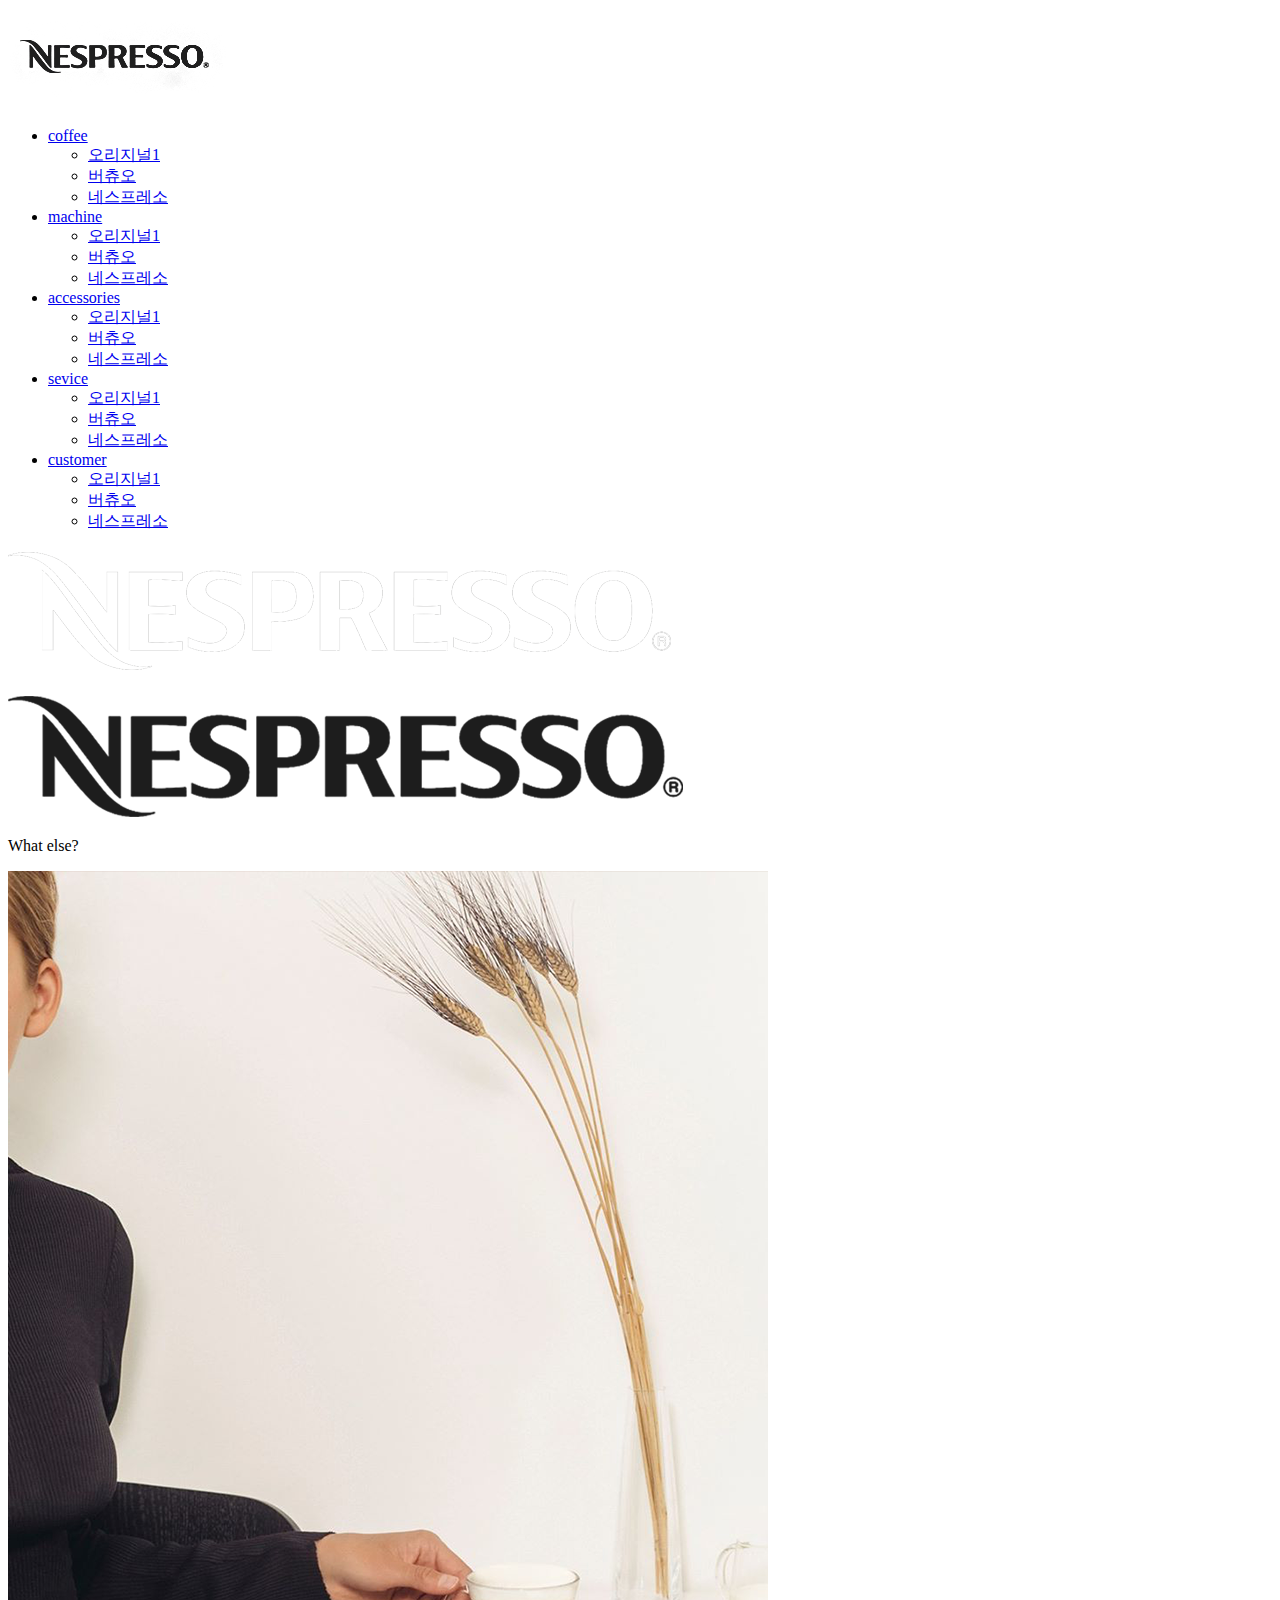
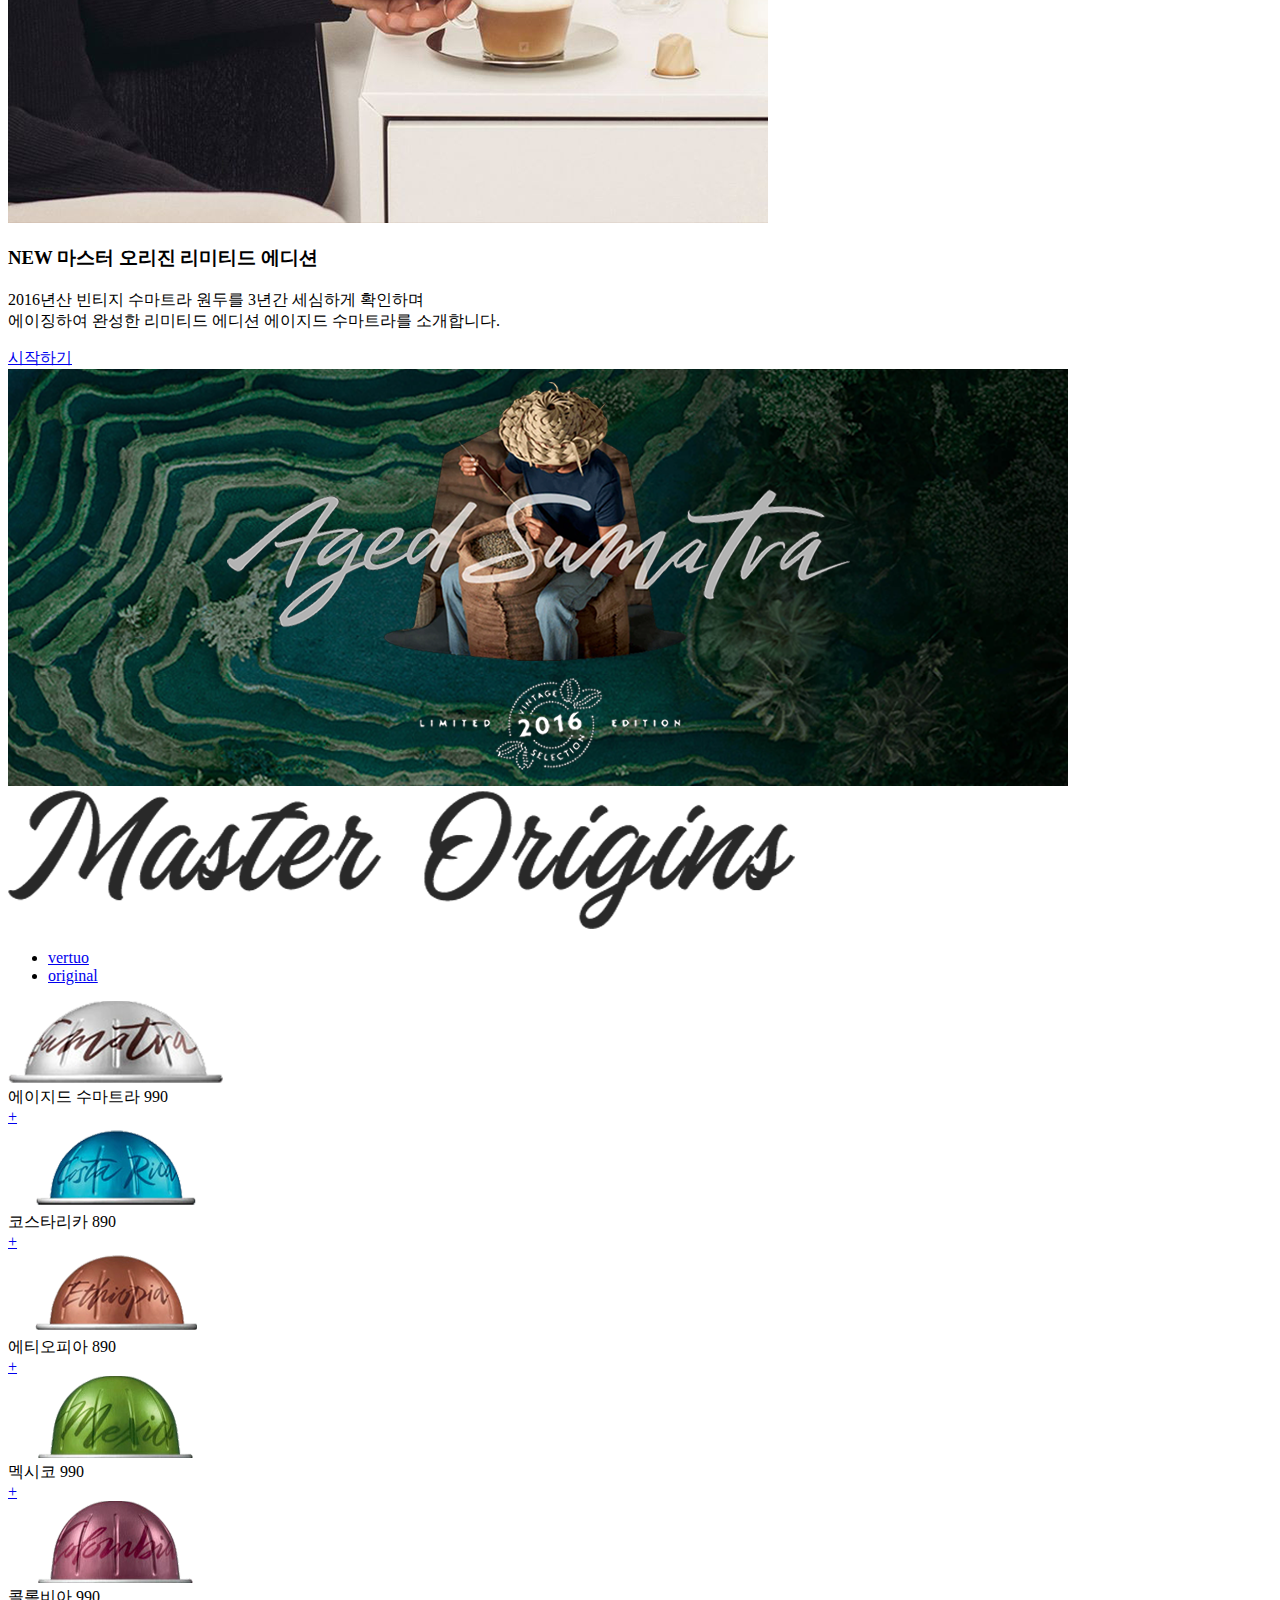
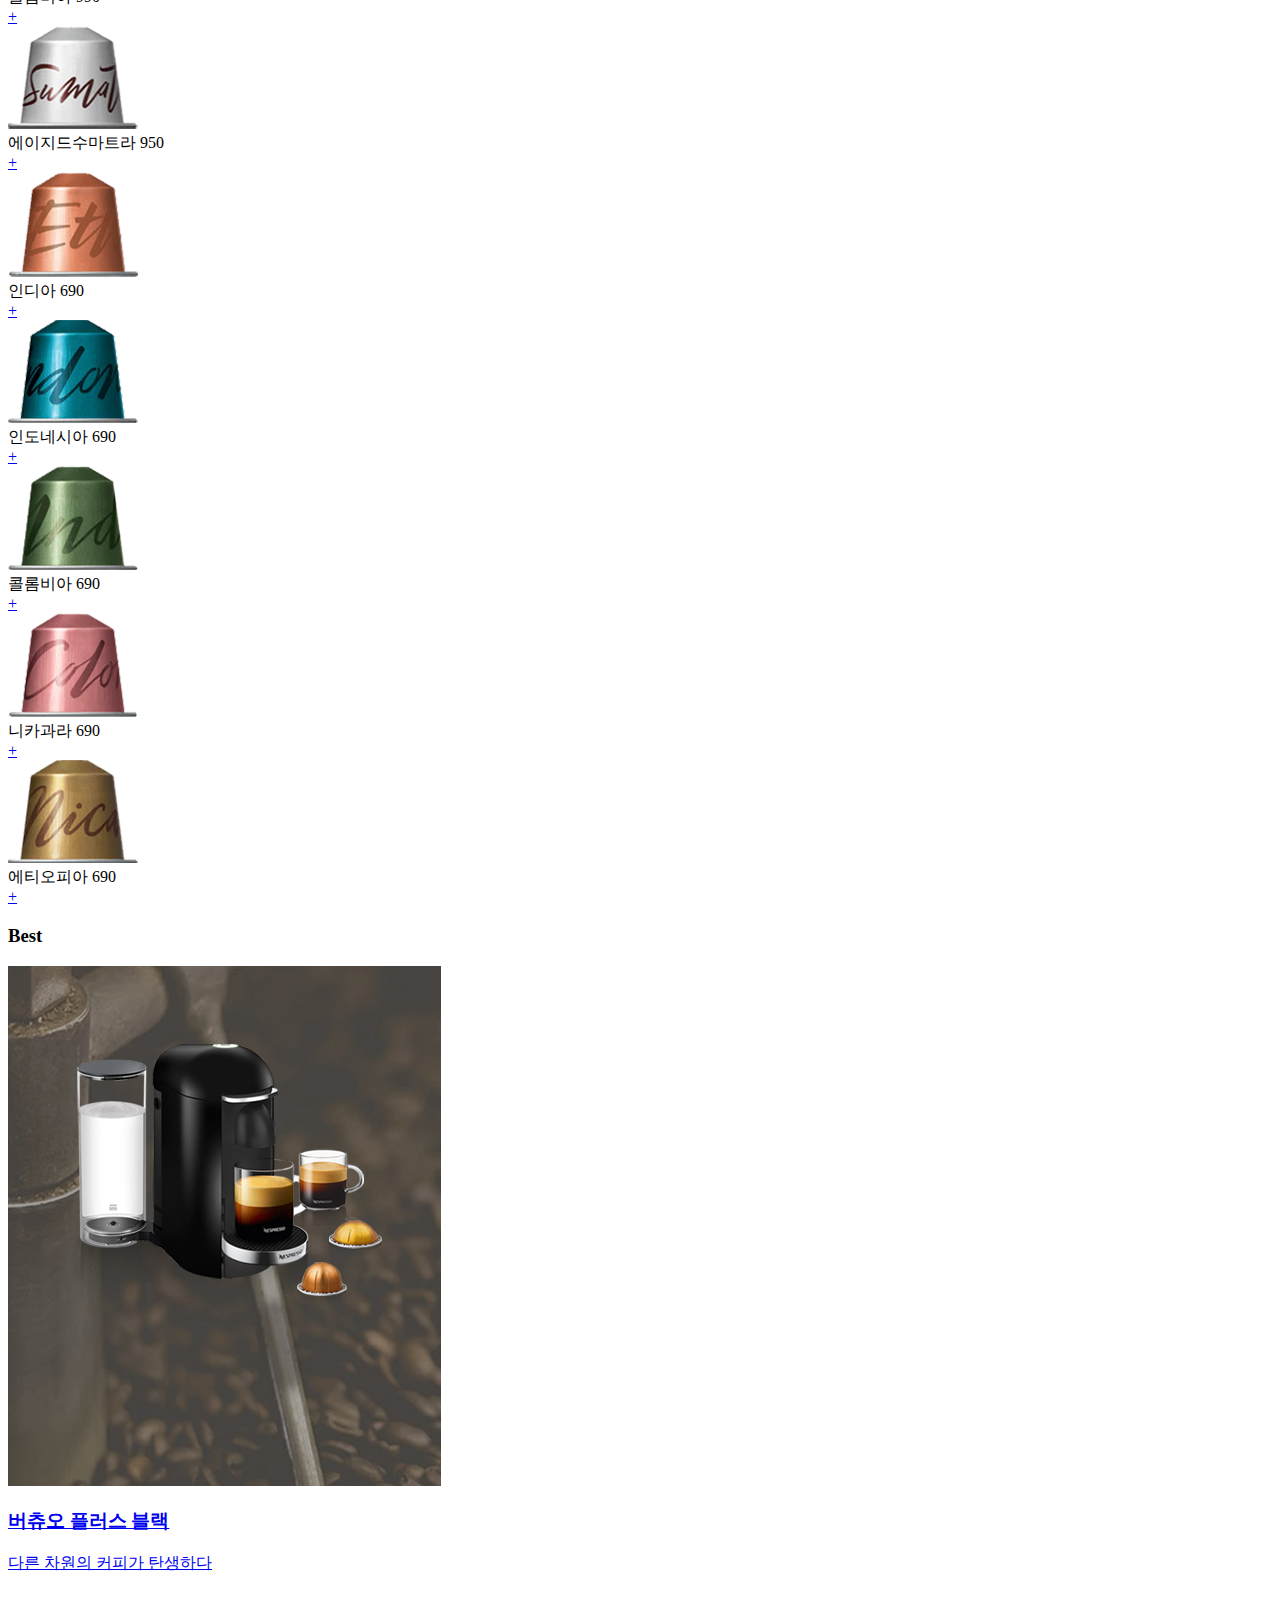
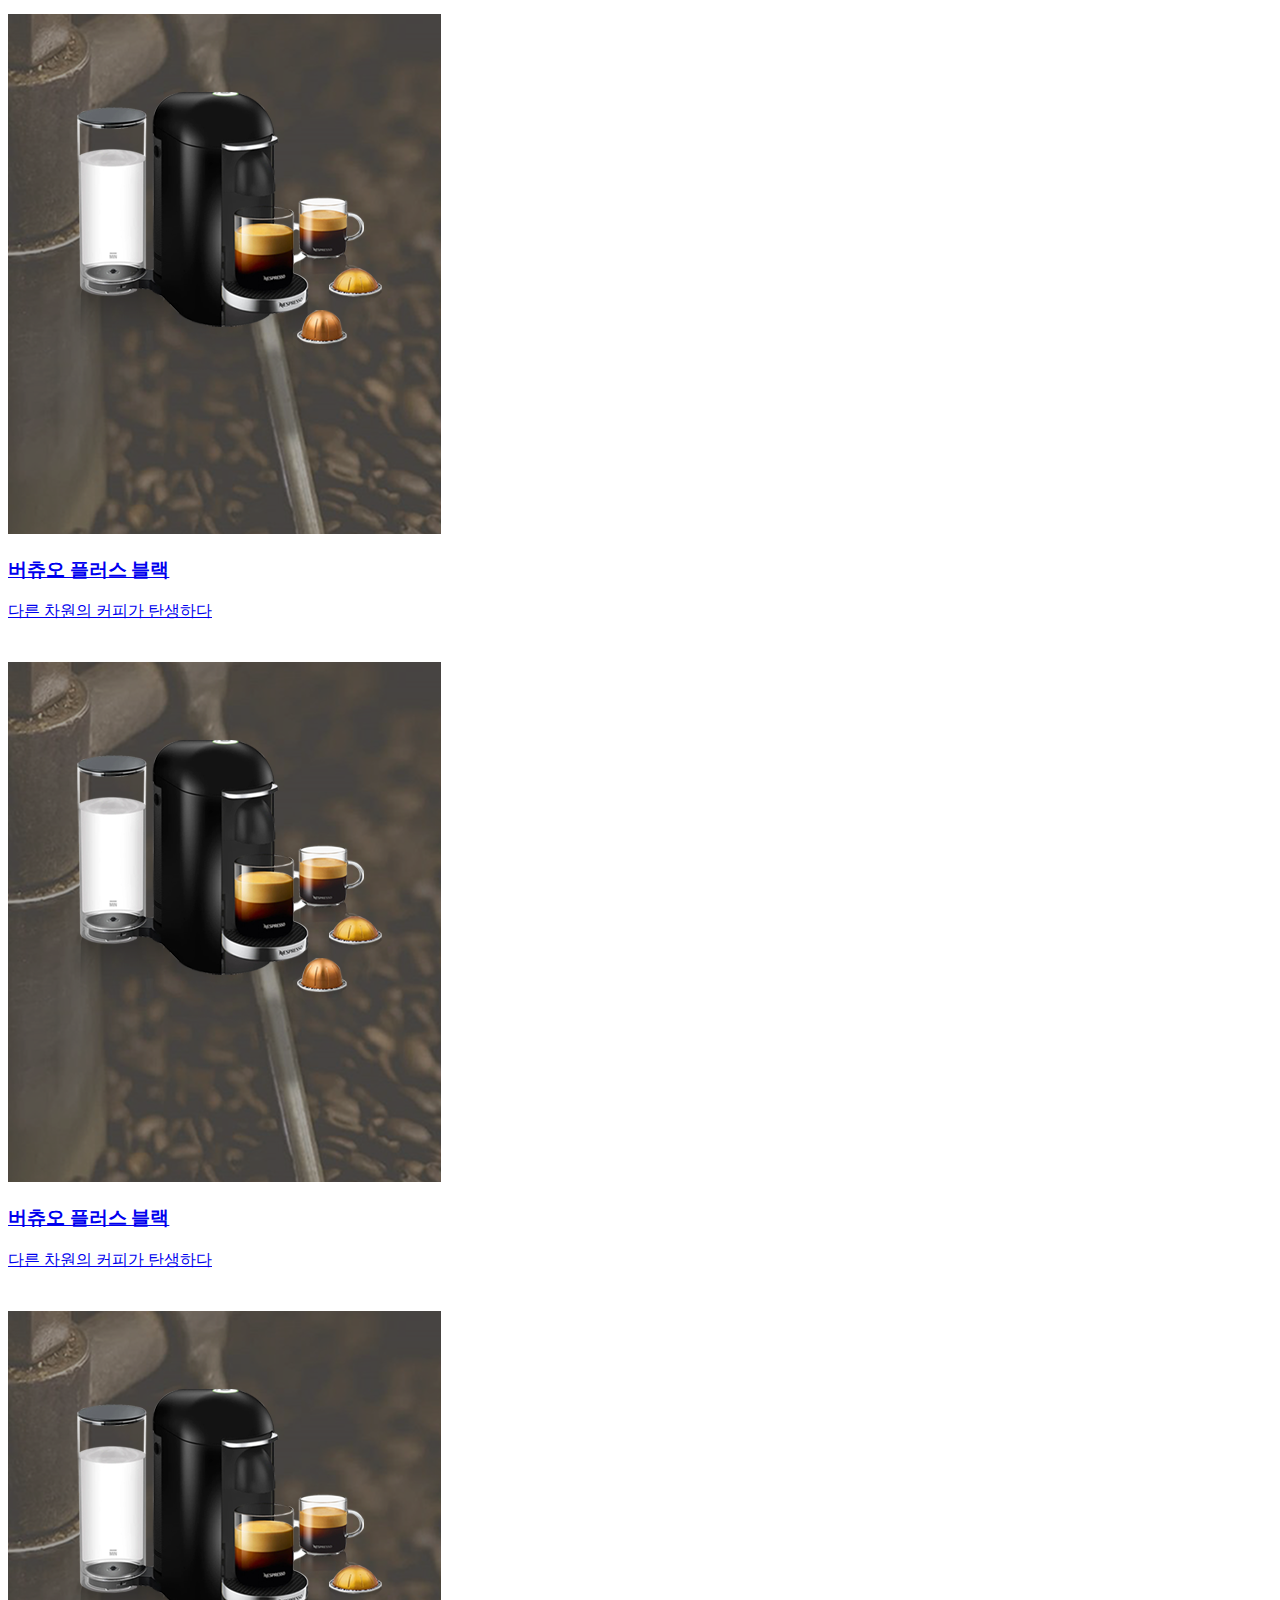
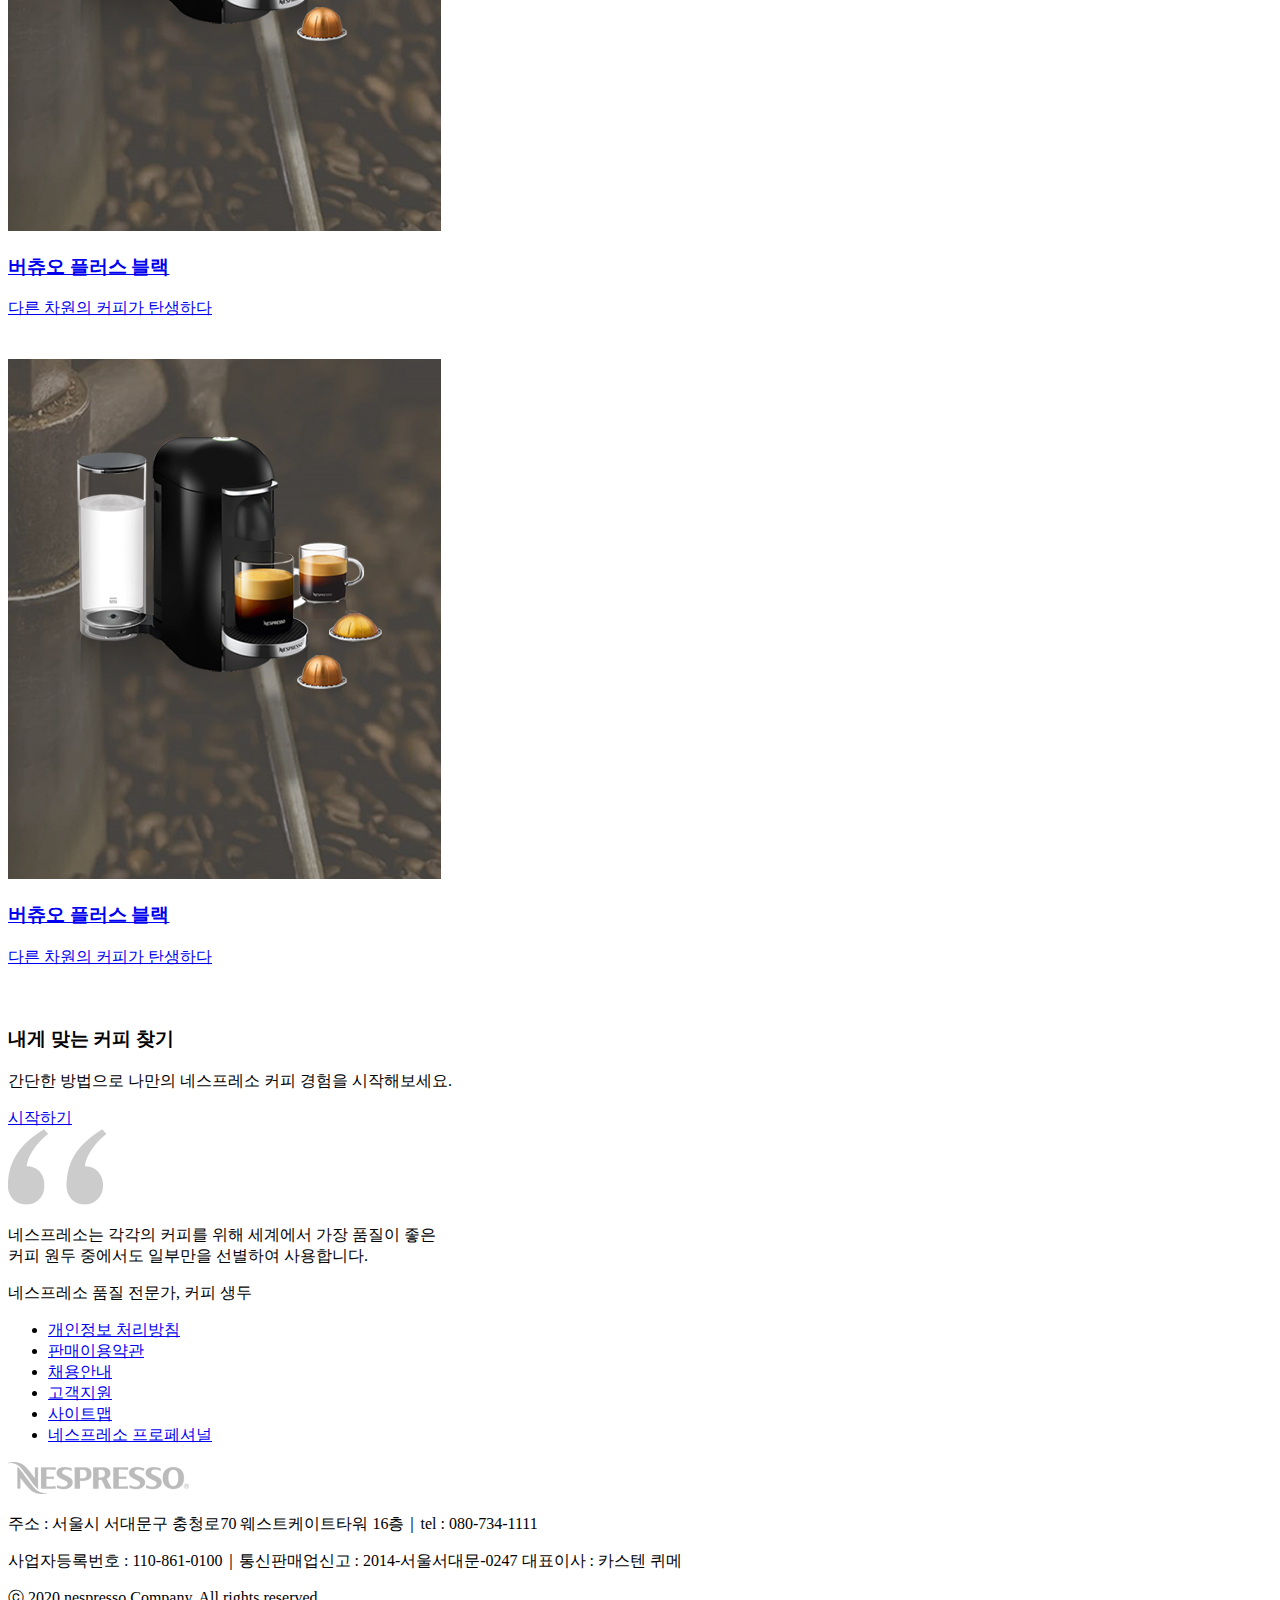
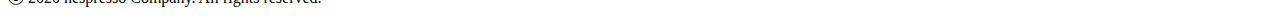
==== index.html @ 1ea64df5 "1차업로드" ====
<!doctype html>
<html>
<head>
<meta charset="utf-8">
<title>Untitled Document</title>
	<link rel="stylesheet" href="css/default.css">
	<link rel="stylesheet" href="css/nanumsquare.css">
	<link rel="stylesheet" href="css/reset.css">
	<link rel="stylesheet" href="css/common.css">
	<link href="https://fonts.googleapis.com/css2?family=Caveat&family=Kaushan+Script&family=Mr+Dafoe&display=swap" rel="stylesheet">
    <link href="https://fonts.googleapis.com/css2?family=Italianno&display=swap" rel="stylesheet">
	<link href="https://fonts.googleapis.com/css2?family=Crimson+Text:ital,wght@1,600&display=swap" rel="stylesheet">
	<script src="https://code.jquery.com/jquery-3.1.0.js"></script>
	<script src="js/layout.js"></script>
	<script src="js/swiper.min.js"></script>
</head>

<body>
	
		<div class="wrap"> 
		<header>
		<div class="in_header">
			<div class="logo">
				<h1 class="hd1"><a href="#"><img src="img/section2_logo.jpg"></a></h1>
			</div>
			<ul class="title_wrap">
				<li><a href="javascript:volid(0)">coffee</a>
					<ul class="dp2">
						<li><a href="javascript:volid(0)">오리지널1</a></li>
						<li><a href="javascript:volid(0)">버츄오</a></li>
						<li><a href="javascript:volid(0)">네스프레소</a></li>
					</ul>				
				</li>
				<li><a href="javascript:volid(0)">machine</a>
					<ul class="dp2">
						<li><a href="javascript:volid(0)">오리지널1</a></li>
						<li><a href="javascript:volid(0)">버츄오</a></li>
						<li><a href="javascript:volid(0)">네스프레소</a></li>
					</ul>				
				</li>
				<li><a href="javascript:volid(0)">accessories</a>
					<ul class="dp2">
						<li><a href="javascript:volid(0)">오리지널1</a></li>
						<li><a href="javascript:volid(0)">버츄오</a></li>
						<li><a href="javascript:volid(0)">네스프레소</a></li>
					</ul>				
				</li>
				<li><a href="javascript:volid(0)">sevice</a>
					<ul class="dp2">
						<li><a href="javascript:volid(0)">오리지널1</a></li>
						<li><a href="javascript:volid(0)">버츄오</a></li>
						<li><a href="javascript:volid(0)">네스프레소</a></li>
					</ul>				
				</li>
				<li><a href="javascript:volid(0)">customer</a>
					<ul class="dp2">
						<li><a href="javascript:volid(0)">오리지널1</a></li>
						<li><a href="javascript:volid(0)">버츄오</a></li>
						<li><a href="javascript:volid(0)">네스프레소</a></li>
					</ul>				
				</li>		
			</ul>
			<div class="sub_wrap">
				<div class="sub_container">

				</div>
			</div>
		</div>
	</header>
	<section class="page section_1">
			<h2 class="hd2"><img src="img/main_tit.png" alt=""></h2>
	</section>
	<section class="page section_2">
		<div class="section2_box">
			<div class="titset">
				<img src="img/section2_tit.png" alt="" />
			</div>
			<p class="main_tit">What else?</p>
			<div class="figure">
				<div class="image_box">
					<img src="img/section2_bg.png" alt="">	
				</div>
			</div>
		</div>
		<div class="section2_box">
			<div class="grid">
				<div class="txt_box">
					<h3>NEW 마스터 오리진 리미티드 에디션</h3>
					<p>2016년산 빈티지 수마트라 원두를 3년간 세심하게 확인하며
						<br>에이징하여 완성한 리미티드 에디션 에이지드 수마트라를 소개합니다.</p>
					<div class="btn">
						<a href="javascript:volid(0)">시작하기</a>
					</div>
				</div>
			</div>
			<div class="grid">
				<img src="img/section_2_img.png" alt="">
			</div>
		</div>
	</section>
<!--	section_1 end	-->

	
		<section class="section_3">
			<div class="cont_t2">
				<div class="cont2_tit">
					<img src="img/section_3_tit2.png" alt="">	
				</div>
				
				<div class="btn">
					<ul class="icons">
						<li class="on icon_1">
							<a href="javascript:volid(0)">
								<span class="icon"></span>
								<span>vertuo</span>
<!--								<img src="img/section_3_icon03.png" alt=""> vertuo-->
							</a>
						</li>
						<li class="icon_2">
							<a href="javascript:volid(0)">
								<span class="icon"></span>
								<span>original</span>
<!--								<img src="img/section_3_icon04.png" alt=""> original-->
							</a>
						</li>
					</ul>
					<div class="icon_bar">
						<span></span>
					</div>
				</div>
				<div class="capsule">
					<div class="container">
						<div class="cont">
						<div class="capsule_box">
                                <div class="img_box">
                                    <img src="img/capsule01.png" alt="캡슐"/>
                                </div>
                                <div class="txt">에이지드 수마트라
								<span>990</span>
								</div>
                                <div class="btn">
                                    <a href="javascript:volid(0)">+</a>
                                </div>
                          </div>   	
							<div class="capsule_box">
                                <div class="img_box">
                                    <img src="img/capsule03.png" alt="캡슐"/>
                                </div>
                                <div class="txt">코스타리카       <span>890</span>
                                </div>
                                <div class="btn">
                                    <a href="javascript:volid(0)">+</a>
                                </div>
                          </div>   	
							<div class="capsule_box">
                                <div class="img_box">
                                    <img src="img/capsule02.png" alt="캡슐"/>
                                </div>
                                <div class="txt">에티오피아
                                <span>890</span>
                                </div>
                                <div class="btn">
                                    <a href="javascript:volid(0)">+</a>
                                </div>
                          </div>   	
							<div class="capsule_box">
                                <div class="img_box">
                                    <img src="img/capsule04.png" alt="캡슐"/>
                                </div>
                                <div class="txt">멕시코
                                <span>990</span>
                                </div>
                                <div class="btn">
                                    <a href="javascript:volid(0)">+</a>
                                </div>
                          </div>   	
							<div class="capsule_box">
                                <div class="img_box">
                                    <img src="img/capsule05.png" alt="캡슐"/>
                                </div>
                                <div class="txt">콜롬비아
                                <span>990</span>
                                </div>
                                <div class="btn">
                                    <a href="javascript:volid(0)">+</a>
                                </div>
                          </div>   	
						</div>
						<div class="cont"> <!--------------	뒤에꺼--------------->
							<div class="capsule_box">
                                <div class="img_box">
                                    <img src="img/capsule06.png" alt="캡슐"/>
                                </div>
                                <div class="txt">에이지드수마트라
								<span>950</span>
								</div>
                                <div class="btn">
                                    <a href="javascript:volid(0)">+</a>
                                </div>
                            </div>   	
							<div class="capsule_box">
                                <div class="img_box">
                                    <img src="img/capsule07.png" alt="캡슐"/>
                                </div>
                                <div class="txt">인디아
                                <span>690</span>
                                </div>
                                <div class="btn">
                                    <a href="javascript:volid(0)">+</a>
                                </div>
                           </div>   	
							<div class="capsule_box">
                                <div class="img_box">
                                    <img src="img/capsule08.png" alt="캡슐"/>
                                </div>
                                <div class="txt">인도네시아
                                <span>690</span>
                                </div>
                                <div class="btn">
                                    <a href="javascript:volid(0)">+</a>
                                </div>
                           </div>   	
							<div class="capsule_box">
                                <div class="img_box">
                                    <img src="img/capsule09.png" alt="캡슐"/>
                                </div>
                                <div class="txt">콜롬비아
                                <span>690</span>
                                </div>
                                <div class="btn">
                                    <a href="javascript:volid(0)">+</a>
                                </div>
                           </div>   	
						   <div class="capsule_box">
                                <div class="img_box">
                                    <img src="img/capsule10.png" alt="캡슐"/>
                                </div>
                                <div class="txt">니카과라
                                <span>690</span>
                                </div>
                                <div class="btn">
                                    <a href="javascript:volid(0)">+</a>
                                </div>
                           </div>
						   <div class="capsule_box">
                                <div class="img_box">
                                    <img src="img/capsule11.png" alt="캡슐"/>
                                </div>
                                <div class="txt">에티오피아
                                <span>690</span>
                                </div>
                                <div class="btn">
                                    <a href="javascript:volid(0)">+</a>
                                </div>
                          </div>
					</div>
					</div>

				</div>
			</div>
		</section>
<!--section3 end-->
		
		<section class="section_5">
			<div class="container">
				<h3>Best</h3>
				<div class="slide_wrap">
					<div class="image_wrap">
						  <div class="swiper-container">
    <div class="swiper-wrapper">
      <div class="swiper-slide">
		<div class="image_box">
			<a href="javascript:volid(0)">
			<img src="img/section5_image01.png" alt="">
			<div class="txt_box">
				<h3>버츄오 플러스 블랙</h3>
				<p>다른 차원의 커피가 탄생하다</p>
				<img class="arrow" src="img/section5_arrow.png" alt="">
			</div>
			</a>
		</div>      	      	
      </div>
      <div class="swiper-slide">
		<div class="image_box">
			<a href="javascript:volid(0)">
			<img src="img/section5_image01.png" alt="">
			<div class="txt_box">
				<h3>버츄오 플러스 블랙</h3>
				<p>다른 차원의 커피가 탄생하다</p>
				<img class="arrow" src="img/section5_arrow.png" alt="">
			</div>
			</a>
		</div>      	
      </div>
      <div class="swiper-slide">
		<div class="image_box">
			<a href="javascript:volid(0)">
			<img src="img/section5_image01.png" alt="">
			<div class="txt_box">
				<h3>버츄오 플러스 블랙</h3>
				<p>다른 차원의 커피가 탄생하다</p>
				<img class="arrow" src="img/section5_arrow.png" alt="">
			</div>
			</a>
		</div>        	
      </div>
      <div class="swiper-slide">
		<div class="image_box">
			<a href="javascript:volid(0)">
			<img src="img/section5_image01.png" alt="">
			<div class="txt_box">
				<h3>버츄오 플러스 블랙</h3>
				<p>다른 차원의 커피가 탄생하다</p>
				<img class="arrow" src="img/section5_arrow.png" alt="">
			</div>
			</a>
		</div>        	
      </div>
      <div class="swiper-slide">
		<div class="image_box">
			<a href="javascript:volid(0)">
			<img src="img/section5_image01.png" alt="">
			<div class="txt_box">
				<h3>버츄오 플러스 블랙</h3>
				<p>다른 차원의 커피가 탄생하다</p>
				<img class="arrow" src="img/section5_arrow.png" alt="">
			</div>
			</a>
		</div>        	
      </div>            
    </div>
    <!-- Add Pagination -->
<!--    <div class="swiper-pagination"></div>-->
  
  </div>
						
					
							<!--
							<div class="image_box">
								<a href="javascript:volid(0)">
								<img src="img/section5_image01.png" alt="">
								<div class="txt_box">
									<h3>버츄오 플러스 블랙</h3>
									<p>다른 차원의 커피가 탄생하다</p>
									<img class="arrow" src="img/section5_arrow.png" alt="">
								</div>
								</a>
							</div>
							-->
<!--
							<div class="image_box">
								<a href="javascript:volid(0)">
								<img src="img/section5_image01.png" alt="">
								<div class="txt_box">
									<h3>버츄오 플러스 블랙</h3>
									<p>다른 차원의 커피가 탄생하다</p>
									<img class="arrow" src="img/section5_arrow.png" alt="">
								</div>
								</a>
							</div>
							<div class="image_box">
								<a href="javascript:volid(0)">
								<img src="img/section5_image01.png" alt="">
								<div class="txt_box">
									<h3>버츄오 플러스 블랙</h3>
									<p>다른 차원의 커피가 탄생하다</p>
									<img class="arrow" src="img/section5_arrow.png" alt="">
								</div>
								</a>
							</div>
							<div class="image_box">
								<a href="javascript:volid(0)">
								<img src="img/section5_image01.png" alt="">
								<div class="txt_box">
									<h3>버츄오 플러스 블랙</h3>
									<p>다른 차원의 커피가 탄생하다</p>
									<img class="arrow" src="img/section5_arrow.png" alt="">
								</div>
								</a>
							</div>
-->
					</div>
					
    <div class="swiper-button-next"></div>
    <div class="swiper-button-prev"></div>  					
				</div>

			</div>
		</section>
  <script>
    var swiper = new Swiper('.swiper-container', {
      slidesPerView: 3,
      spaceBetween: 30,
      pagination: {
        el: '.swiper-pagination',
        clickable: true,
      },
      navigation: {
        nextEl: '.swiper-button-next',
        prevEl: '.swiper-button-prev',
      },		
//	resistance : true,
//	resistanceRatio : 0
		touchRatio: 0
    });
  </script>			
<!--secition5 end-->
		
		<section class="section_6">
			<div class="top_box">
				<div class="left_box">
					<div class="txt_box">
						<h3>내게 맞는 커피 찾기</h3>
						<p>간단한 방법으로 나만의 네스프레소 커피 경험을 시작해보세요.</p>
						<div class="btn">
							<a href="javascript:volid(0)">시작하기</a>
						</div>
					</div>
				</div>
				<div class="right_box">
<!--					<img src="img/section7_img3.png" alt="">-->
				</div>
			</div>
			<div class="bottom_box">
				<div class="icon">
					<img src="img/section7_txt.png" alt="">
				</div>
				<div class="txt_box">
					<p>네스프레소는 각각의 커피를 위해 세계에서 가장 품질이 좋은<br>
						커피 원두 중에서도 일부만을 선별하여 사용합니다.</p>
					<p>네스프레소 품질 전문가,  커피 생두</p>
				</div>
			</div> 
		</section>
<!--section6 end-->
		<footer>
			
				<div class="top_box">
					<ul class="footer_wrap">
						<li><a href="javascript:volid(0)">개인정보 처리방침</a></li>
						<li><a href="javascript:volid(0)">판매이용약관</a></li>
						<li><a href="javascript:volid(0)">채용안내</a></li>
						<li><a href="javascript:volid(0)">고객지원</a></li>
						<li><a href="javascript:volid(0)">사이트맵</a></li>
						<li><a href="javascript:volid(0)">네스프레소 프로페셔널</a></li>
					</ul>
				</div>
				<div class="btm_box">
					<div class="footer_logo">
						<img src="img/footer_logo.png" alt="">
					</div>
					<div class="txt_box">
						<p>주소 : 서울시 서대문구 충청로70 웨스트케이트타워 16층｜tel :  080-734-1111 </p>
						<p>사업자등록번호 : 110-861-0100｜통신판매업신고 :  2014-서울서대문-0247 대표이사 : 카스텐 퀴메</p>
					</div>
					<p class="copy">
					ⓒ 2020 nespresso Company. All rights reserved.
					</p>
				</div>
		
		</footer>
		</div>
	

</body>
</html>
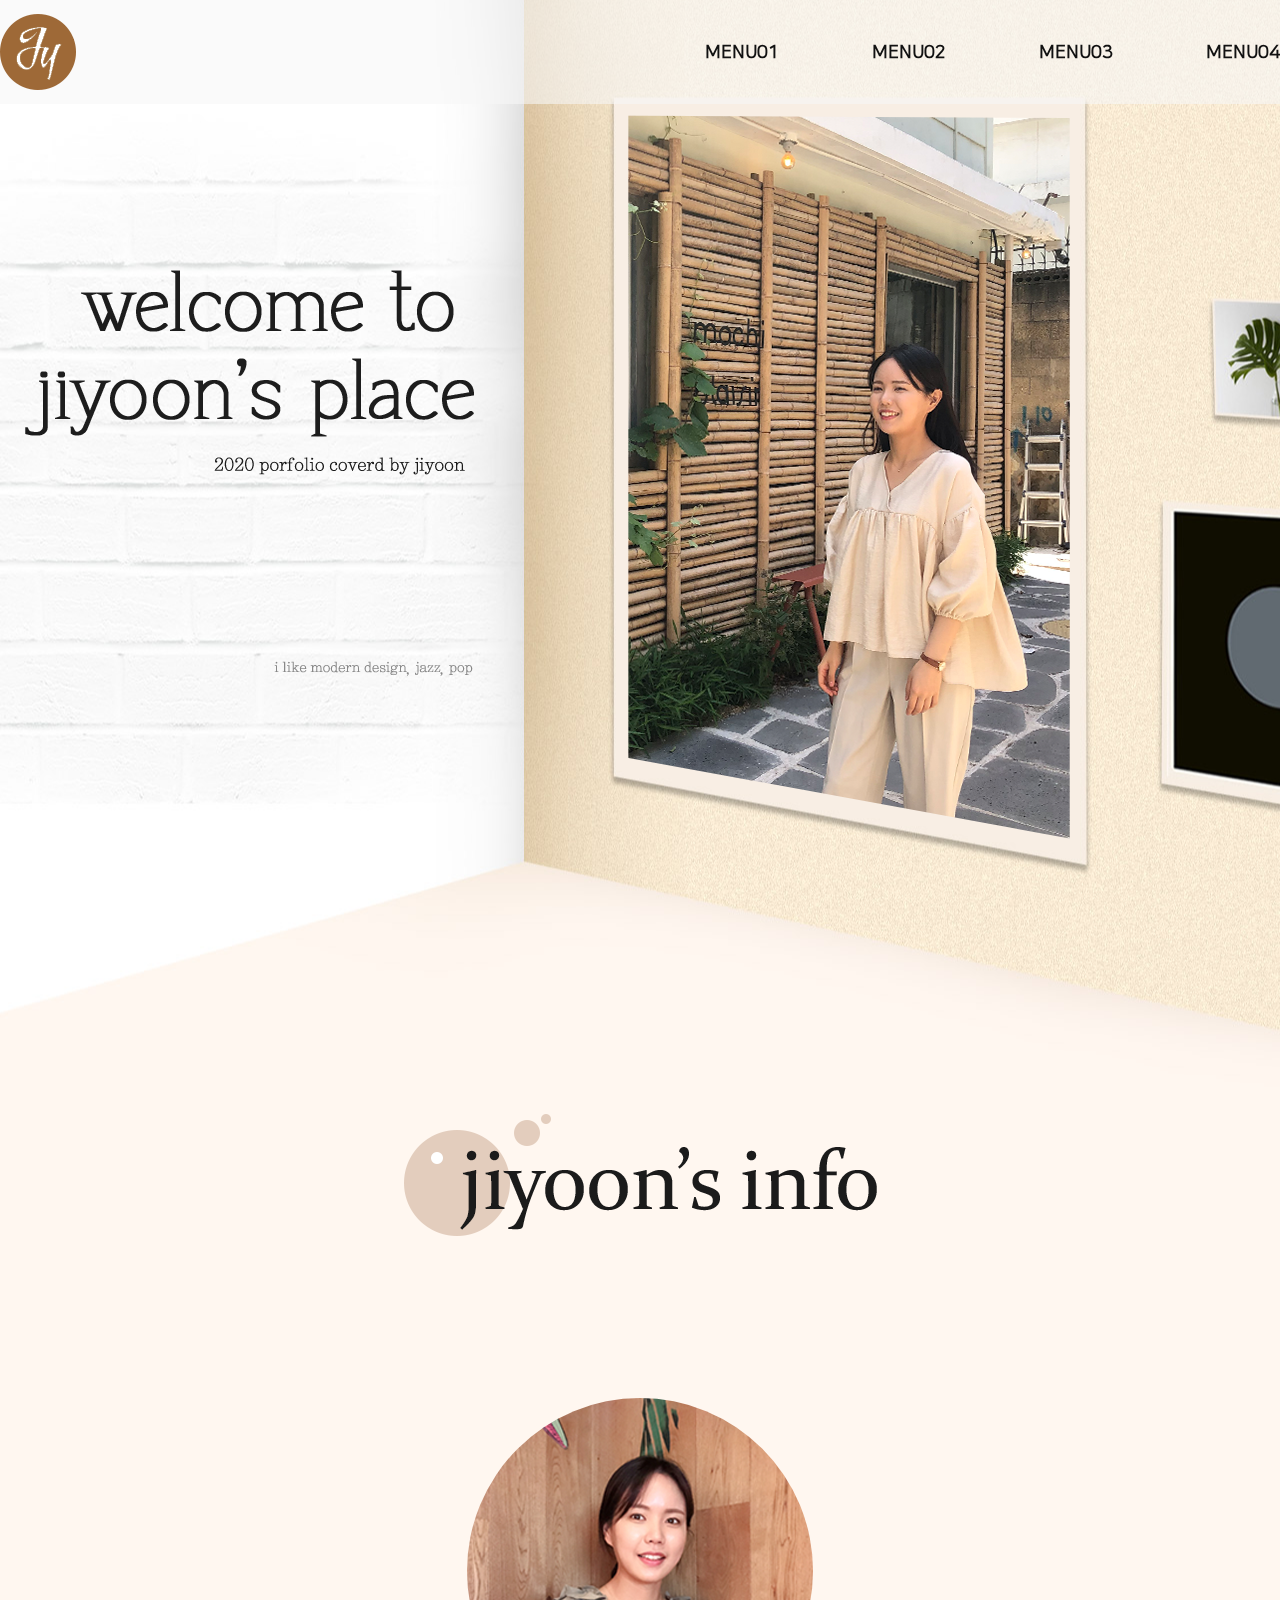
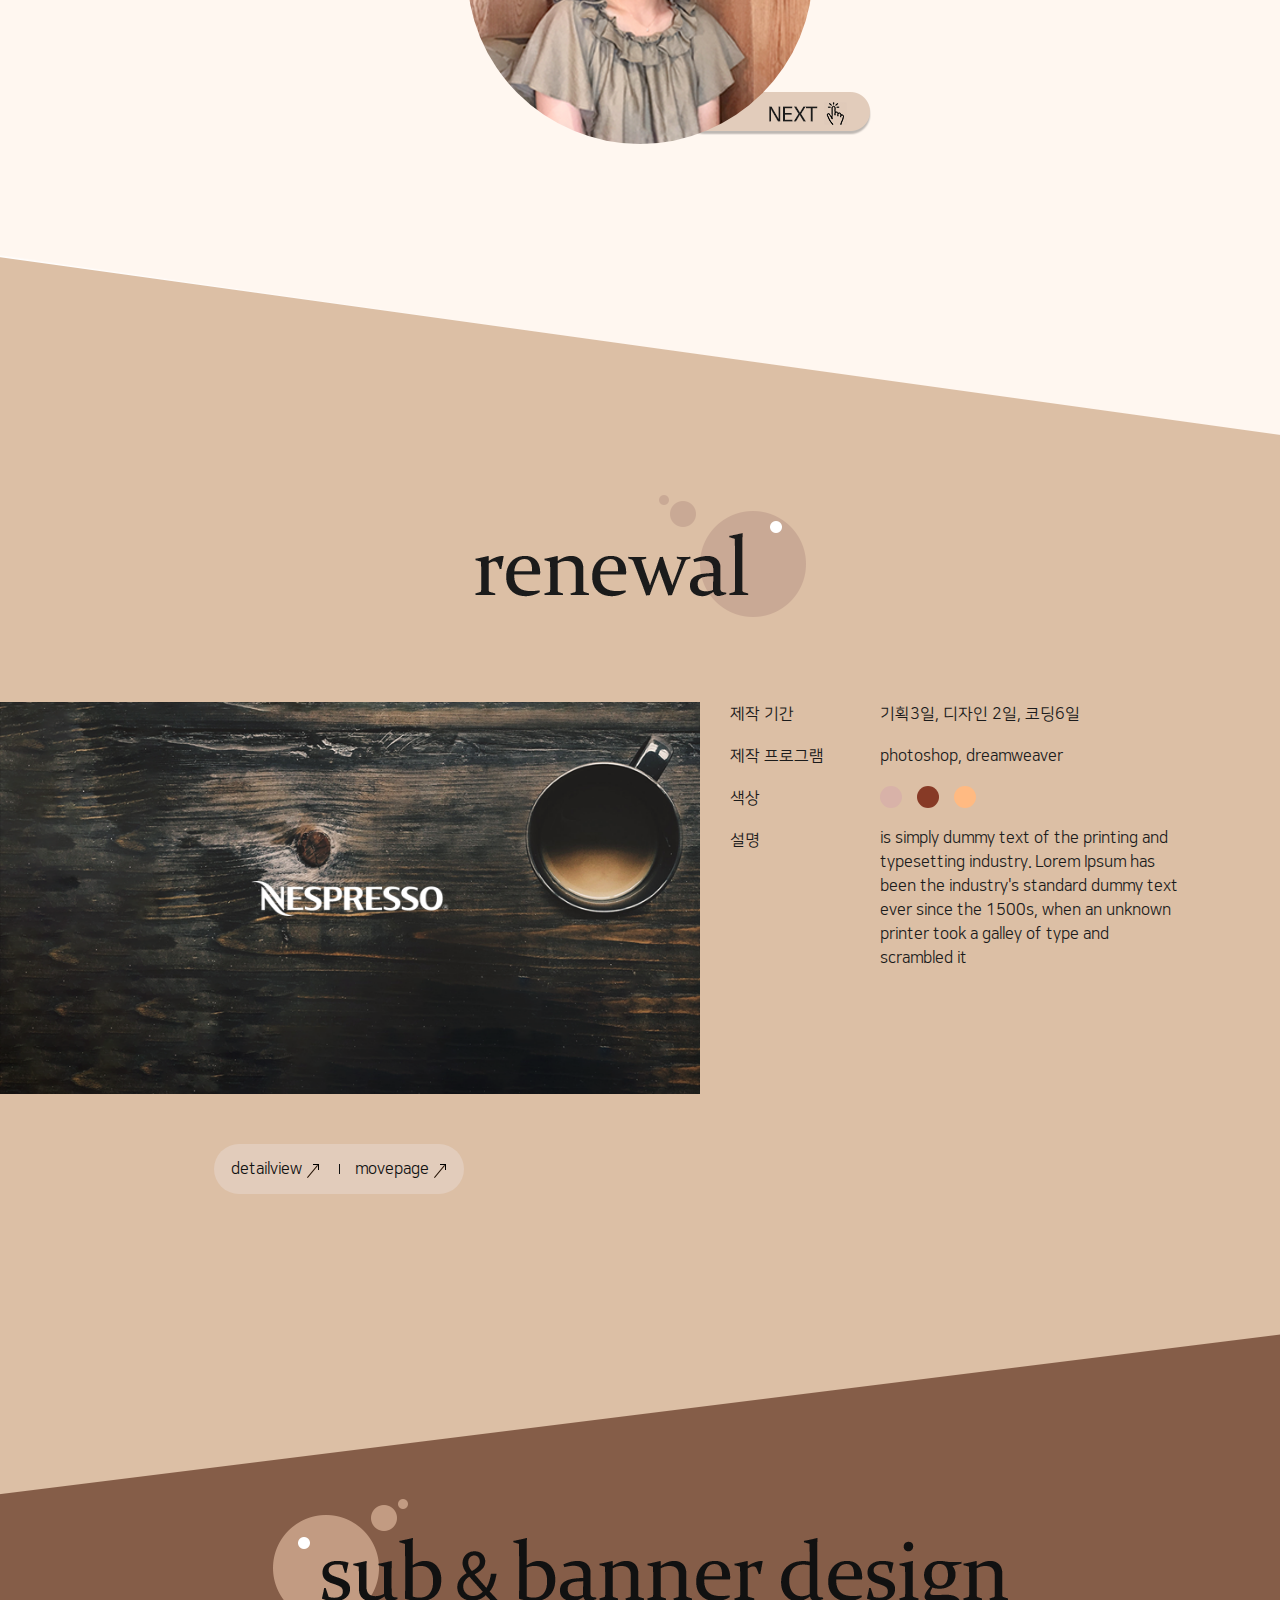
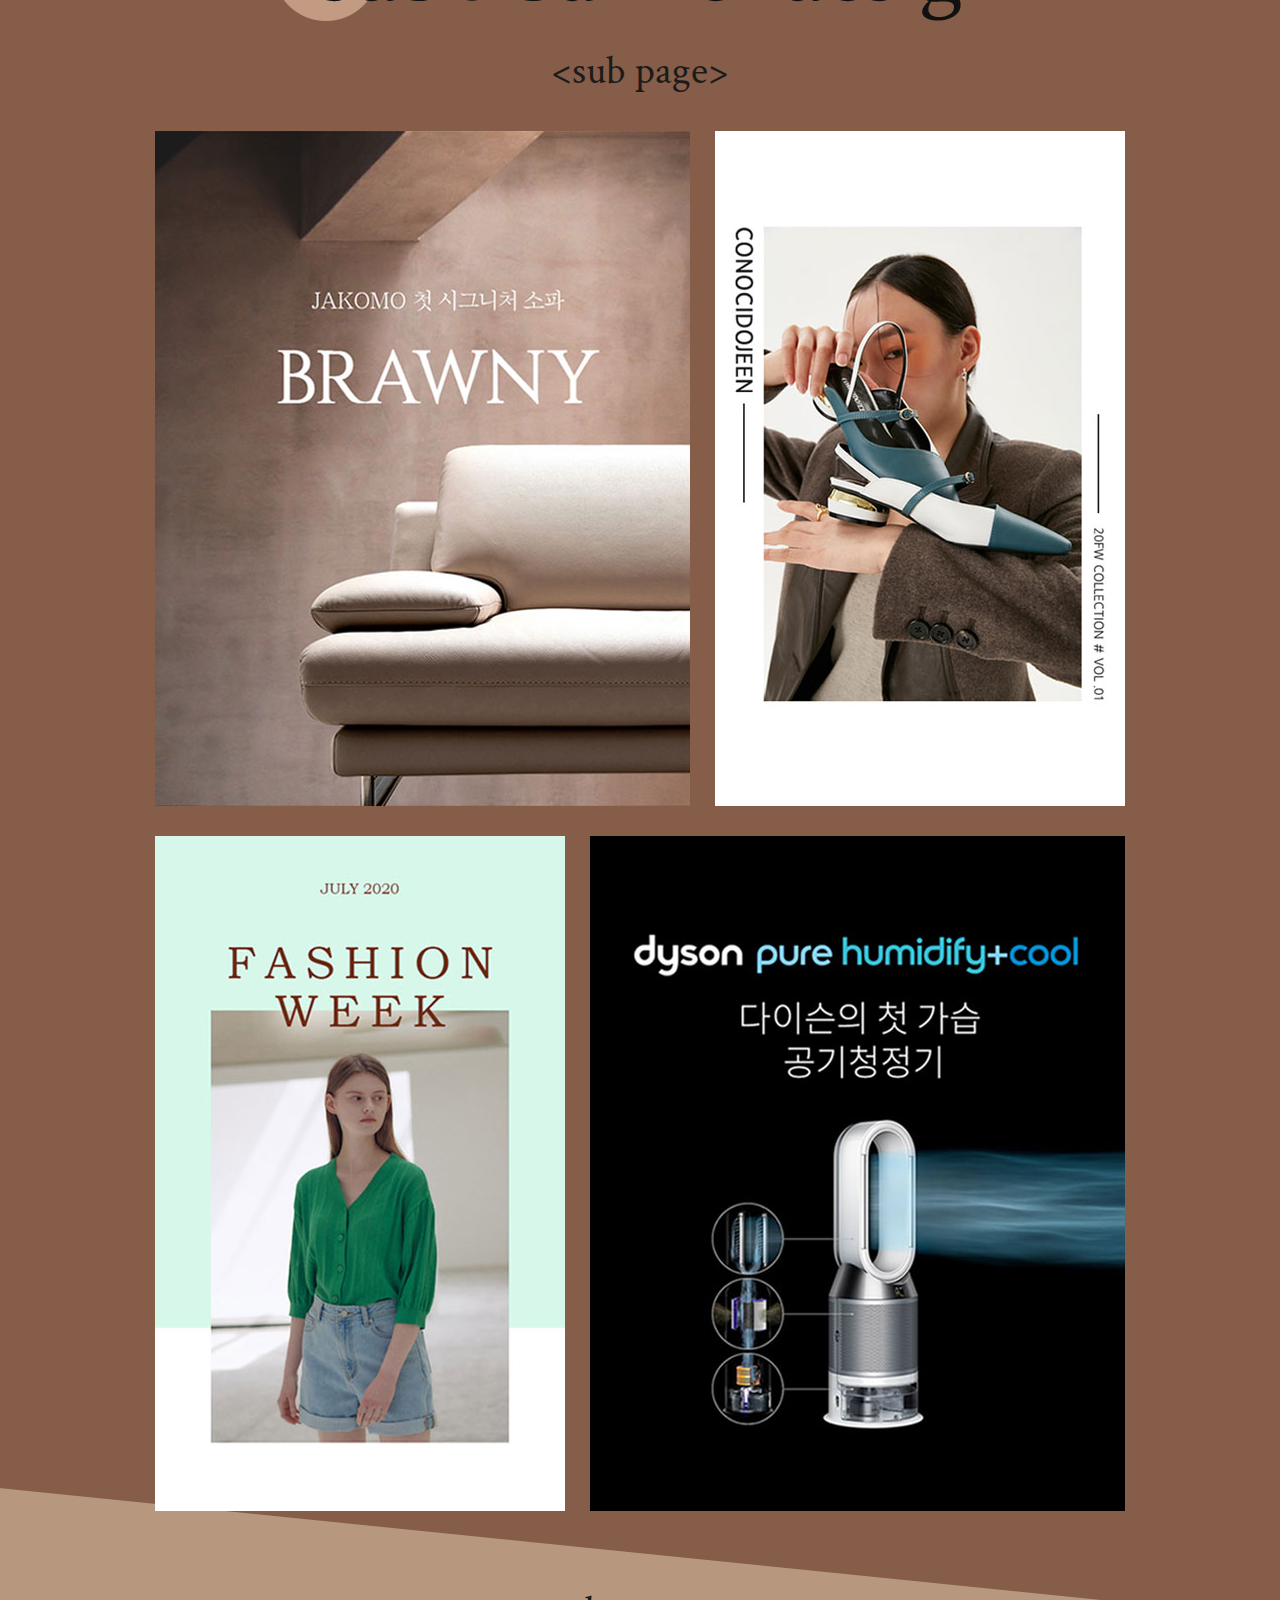
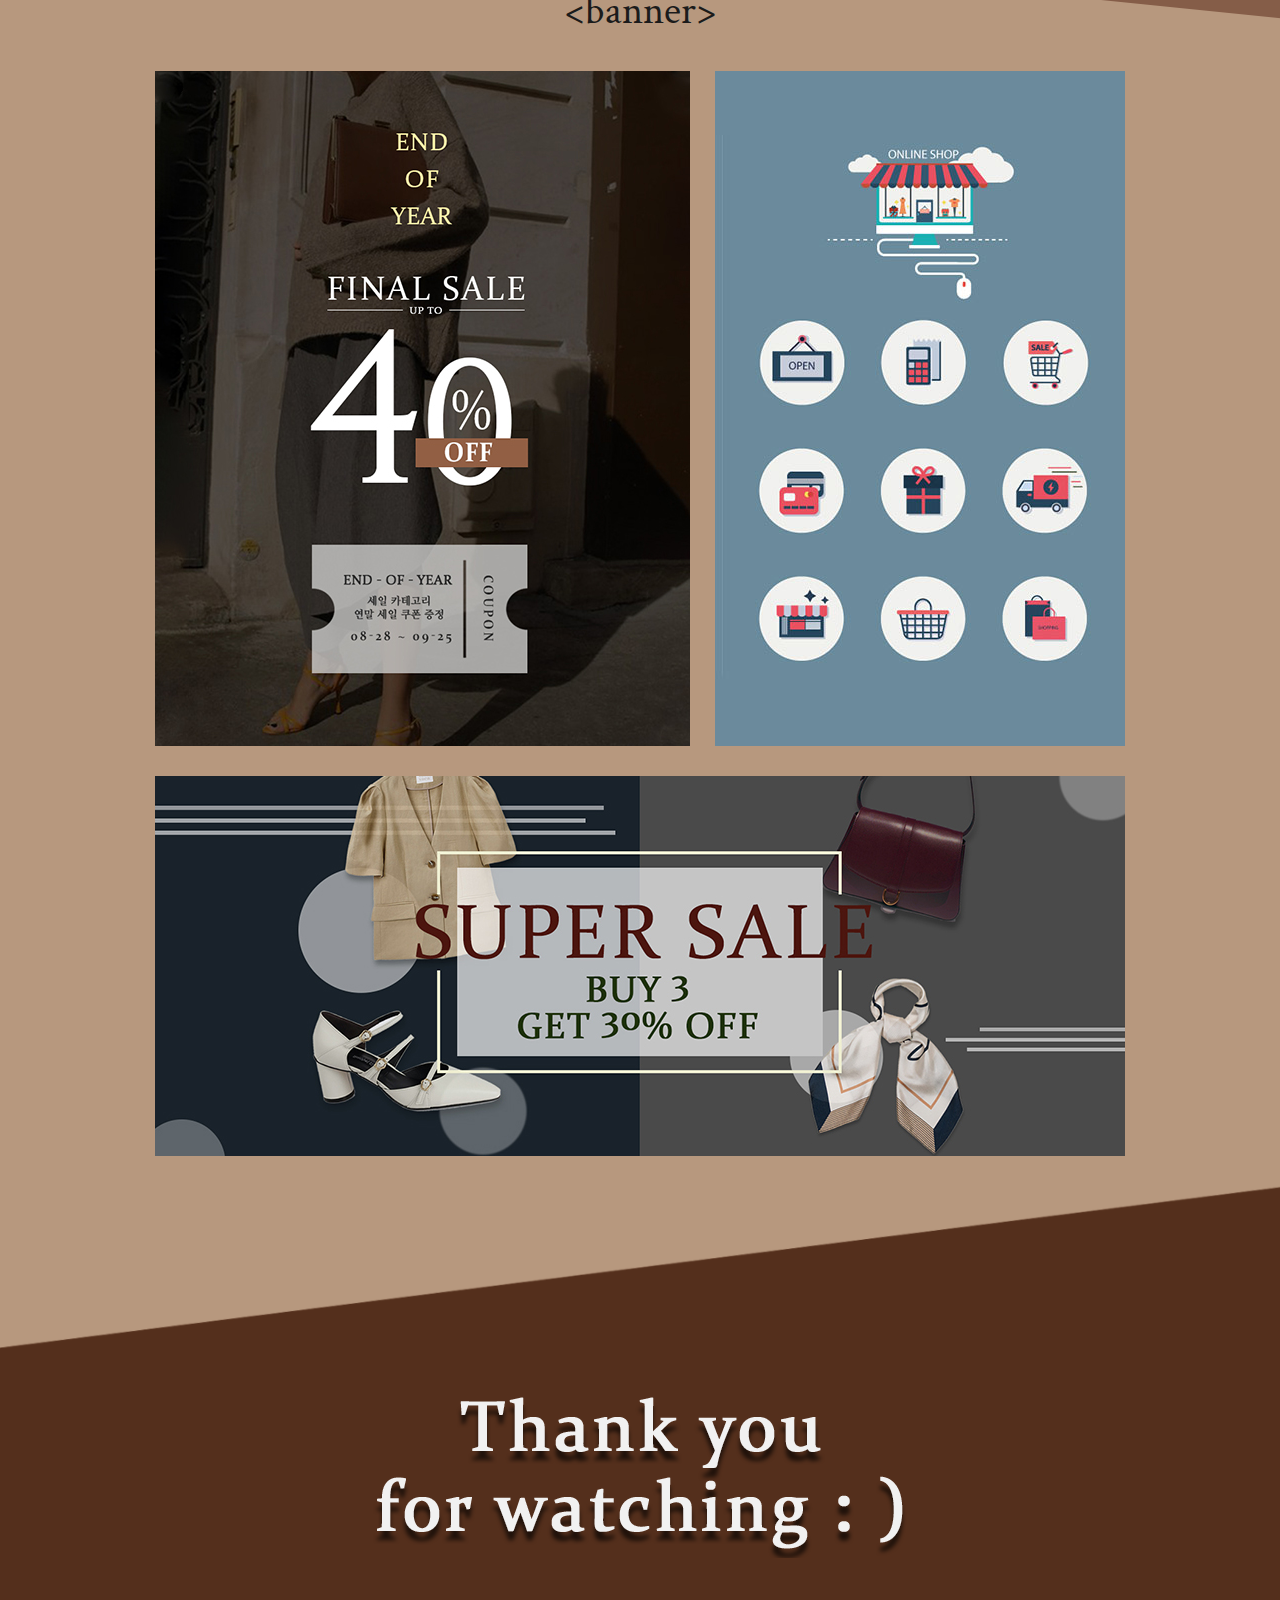
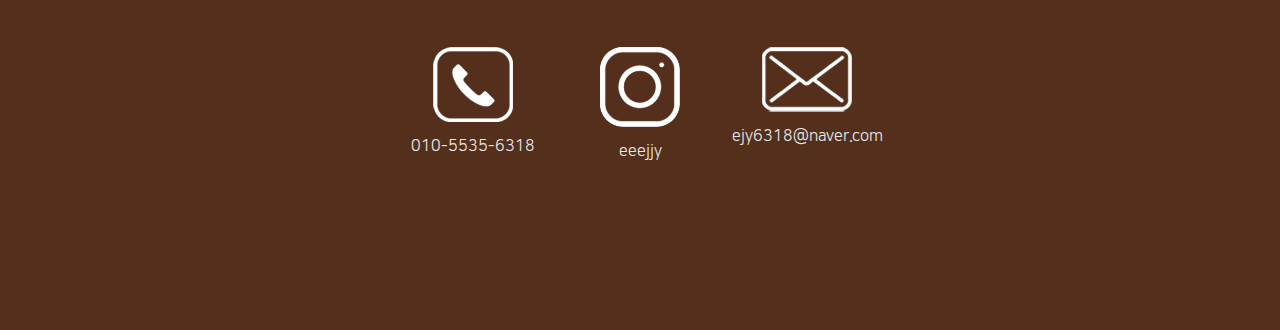
==== commit 258dc755: "2차업로드" ====
--- a/index.html
+++ b/index.html
@@ -1,466 +1,290 @@
 <!doctype html>
-<html>
+<html lang="ko">
 <head>
 <meta charset="utf-8">
-<title>Untitled Document</title>
-	<link rel="stylesheet" href="css/default.css">
-	<link rel="stylesheet" href="css/nanumsquare.css">
-	<link rel="stylesheet" href="css/reset.css">
-	<link rel="stylesheet" href="css/common.css">
-	<link href="https://fonts.googleapis.com/css2?family=Caveat&family=Kaushan+Script&family=Mr+Dafoe&display=swap" rel="stylesheet">
-    <link href="https://fonts.googleapis.com/css2?family=Italianno&display=swap" rel="stylesheet">
-	<link href="https://fonts.googleapis.com/css2?family=Crimson+Text:ital,wght@1,600&display=swap" rel="stylesheet">
-	<script src="https://code.jquery.com/jquery-3.1.0.js"></script>
-	<script src="js/layout.js"></script>
-	<script src="js/swiper.min.js"></script>
+<link rel="stylesheet" href="css/default.css" />
+<link rel="preconnect" href="https://fonts.gstatic.com">
+<link href="https://fonts.googleapis.com/css2?family=Crimson+Text&display=swap" rel="stylesheet">
+<script src="js/jquery-3.1.0.js"></script>
+<script src="js/layout.js"></script>
+<title>지윤의 웹 포트폴리오</title>
 </head>
 
 <body>
-	
-		<div class="wrap"> 
-		<header>
-		<div class="in_header">
+<div class="container">
+	<header class="ty1">
+		<div class="header_inner">
 			<div class="logo">
-				<h1 class="hd1"><a href="#"><img src="img/section2_logo.jpg"></a></h1>
-			</div>
-			<ul class="title_wrap">
-				<li><a href="javascript:volid(0)">coffee</a>
-					<ul class="dp2">
-						<li><a href="javascript:volid(0)">오리지널1</a></li>
-						<li><a href="javascript:volid(0)">버츄오</a></li>
-						<li><a href="javascript:volid(0)">네스프레소</a></li>
-					</ul>				
-				</li>
-				<li><a href="javascript:volid(0)">machine</a>
-					<ul class="dp2">
-						<li><a href="javascript:volid(0)">오리지널1</a></li>
-						<li><a href="javascript:volid(0)">버츄오</a></li>
-						<li><a href="javascript:volid(0)">네스프레소</a></li>
-					</ul>				
-				</li>
-				<li><a href="javascript:volid(0)">accessories</a>
-					<ul class="dp2">
-						<li><a href="javascript:volid(0)">오리지널1</a></li>
-						<li><a href="javascript:volid(0)">버츄오</a></li>
-						<li><a href="javascript:volid(0)">네스프레소</a></li>
-					</ul>				
-				</li>
-				<li><a href="javascript:volid(0)">sevice</a>
-					<ul class="dp2">
-						<li><a href="javascript:volid(0)">오리지널1</a></li>
-						<li><a href="javascript:volid(0)">버츄오</a></li>
-						<li><a href="javascript:volid(0)">네스프레소</a></li>
-					</ul>				
-				</li>
-				<li><a href="javascript:volid(0)">customer</a>
-					<ul class="dp2">
-						<li><a href="javascript:volid(0)">오리지널1</a></li>
-						<li><a href="javascript:volid(0)">버츄오</a></li>
-						<li><a href="javascript:volid(0)">네스프레소</a></li>
-					</ul>				
-				</li>		
+				<h1 class="hd1">
+					<a href="javascript:void(0)">
+						<img src="img/logo.png" alt="" />	
+					</a>
+				</h1>
+
+			</div>
+			<ul class="menu">
+				<li>
+					<a href="#">MENU01</a>
+				</li>
+				<li>
+					<a href="#">MENU02</a>
+				</li>
+				<li>
+					<a href="#">MENU03</a>
+				</li>
+				<li>
+					<a href="#">MENU04</a>
+				</li>
 			</ul>
-			<div class="sub_wrap">
-				<div class="sub_container">
+		</div>
+	</header>
+	
+	
+	<div class="page main">
+		<div class="inset">
+			<div class="titset">
+				<img src="img/main_copy.png" alt="" />
+			</div>
+			<div class="main_photo">
+				<img src="img/main_jiyoonphoto.png" alt="">
+				
+			</div>
+		</div>
+	</div>
+  	<div class="page info">
+		<div class="inset">		
+			<div class="titset">
+				<h3 class="hd3">
+					<img src="img/info_title2.png" alt="" />
+				</h3>
+			</div>
+			
+			<div class="cont">
+				<div class="grid">
+					<div class="photo">
+						<div class="simg">
+							<img src="img/jiyoon-photo03.png" alt="" />
+						</div>
+						<div class="arrow_wrap">
+							<a href="javascript:void(0)" id="chk01">
+								<img src="img/info_btn.png" alt="">
+							</a>
+						</div>						
+						<span class="hashset" >
+							<span class="copy ty1"></span>
+							<span class="copy ty2"></span>
+							<span class="copy ty3"></span>
+							<span class="copy ty4"></span>
+							<span class="copy ty5"></span>
+							<span class="copy ty6"></span>
+							<span class="copy ty7"></span>
+							<span class="copy ty8"></span>
+							<span class="copy ty9"></span>
+							<span class="copy ty10"></span>
+							<span class="copy ty11"></span>
+							<span class="copy ty12"></span>
+							<span class="copy ty13"></span>
+							<span class="copy ty14"></span>
+							<span class="copy ty15"></span>
+							<span class="copy ty16"></span>
+							<span class="copy ty17"></span>
+							<span class="copy ty18"></span>
+						</span>
+					</div>	
 
-				</div>
-			</div>
-		</div>
-	</header>
-	<section class="page section_1">
-			<h2 class="hd2"><img src="img/main_tit.png" alt=""></h2>
-	</section>
-	<section class="page section_2">
-		<div class="section2_box">
-			<div class="titset">
-				<img src="img/section2_tit.png" alt="" />
-			</div>
-			<p class="main_tit">What else?</p>
-			<div class="figure">
-				<div class="image_box">
-					<img src="img/section2_bg.png" alt="">	
-				</div>
-			</div>
-		</div>
-		<div class="section2_box">
-			<div class="grid">
-				<div class="txt_box">
-					<h3>NEW 마스터 오리진 리미티드 에디션</h3>
-					<p>2016년산 빈티지 수마트라 원두를 3년간 세심하게 확인하며
-						<br>에이징하여 완성한 리미티드 에디션 에이지드 수마트라를 소개합니다.</p>
-					<div class="btn">
-						<a href="javascript:volid(0)">시작하기</a>
+<!--		@엄지윤 	01055356318  1994.11.21
+			#성실
+			#노력
+			#인내
+			#sincerity
+			#effort
+			#patience
+				-->
+				
+					<div class="text_wrap" style="display:none">
+						<div class="simg">
+							<img src="img/jiyoon-photo04.png" alt="" />
+						</div>
+						<div class="arrow_wrap">
+							<a href="#" id="chk02">
+								<img src="img/info_btn02.png" alt="">
+							</a>
+						</div>
+					    <div class="left_box">
+							<h3>#EDUCATION</h3>
+								<p>포항예술고등학교 졸업</p>
+						    	<p>목원대교교 피아노과 졸업</p>
+							<h3>#CARREER</h3>
+								<p>피아노학원 강사 2년 근무</p>
+						    	<p>의류매장 4개월 아르바이트</p>
+						</div>
+						<div class="right_box">
+							<h3>#SKILL</h3>
+								<div class="skill_box">
+									<p>html</p>
+									<p>css</p>
+									<p>jQuery</p>
+									<p>photoshop</p>
+									<p>illust</p>
+								</div>
+								<div class="check_box">
+									<p>★ ★ ★ ☆ ☆</p>
+									<p>★ ★ ★ ☆ ☆</p>
+									<p>★ ☆ ☆ ☆ ☆</p>
+									<p>★ ★ ★ ★ ☆</p>
+									<p>★ ★ ★ ☆ ☆</p>
+								</div>
+						</div>
+						
 					</div>
-				</div>
-			</div>
-			<div class="grid">
-				<img src="img/section_2_img.png" alt="">
-			</div>
-		</div>
-	</section>
-<!--	section_1 end	-->
-
-	
-		<section class="section_3">
-			<div class="cont_t2">
-				<div class="cont2_tit">
-					<img src="img/section_3_tit2.png" alt="">	
-				</div>
-				
-				<div class="btn">
-					<ul class="icons">
-						<li class="on icon_1">
-							<a href="javascript:volid(0)">
-								<span class="icon"></span>
-								<span>vertuo</span>
-<!--								<img src="img/section_3_icon03.png" alt=""> vertuo-->
-							</a>
-						</li>
-						<li class="icon_2">
-							<a href="javascript:volid(0)">
-								<span class="icon"></span>
-								<span>original</span>
-<!--								<img src="img/section_3_icon04.png" alt=""> original-->
-							</a>
-						</li>
-					</ul>
-					<div class="icon_bar">
-						<span></span>
+<!--					
+						#EDUCATION
+						포항예술고등학교 졸업
+						원대학교 피아노과 졸업
+						
+						#CARREER
+						피아노학원 강사 2년 근무
+						의류매장 4개월 아르바이트
+						
+						#SILL
+						html
+						css
+						jQuery
+						photoshop
+						illust
+						
+-->
+							
+				</div>
+			
+			</div>
+		</div>
+	</div>
+	<script>
+		$("#chk01").on("click", function(e) { 
+			e.preventDefault();
+			$(".photo").fadeOut();
+			$(".text_wrap").fadeIn();
+		})
+		$("#chk02").on("click", function(e) { 
+			e.preventDefault();
+			$(".photo").fadeIn();
+			$(".text_wrap").fadeOut();
+		})
+		
+	</script>
+	
+	<div class="page renewal">
+		<div class="inset">		
+			<div class="titset">
+				<h3 class="hd3"><img src="img/renewal_tit02.png" alt="" /></h3>
+			</div>
+			
+			<div class="cont">
+				<div class="grid">
+					<div class="screen">
+						<img src="img/renewal_img.png" alt="" />
+					</div>				
+				</div>
+				<div class=""></div>
+				<div class="grid">
+					<div class="referset">
+						<div class="re_grid">
+							<dl class="re_list">
+								<dt>제작 기간</dt>
+								<dd>제작 프로그램</dd>
+								<dd>색상</dd>
+								<dd>설명</dd>
+							</dl>
+						</div>
+						
+						<div class="re_grid">
+							<dl class="re_list">
+								<dt>   기획3일, 디자인 2일, 코딩6일</dt>
+								<dd>photoshop, dreamweaver</dd>
+								<dd class="circle">
+									<div class="one"></div>
+									<div class="one"></div>
+									<div class="one"></div>
+								</dd>
+								<dd>is simply dummy text of the printing and typesetting industry. Lorem Ipsum has been the industry's standard dummy text ever since the 1500s, when an unknown printer took a galley of type and scrambled it </dd>
+							</dl>			
+						</div>
+						
 					</div>
 				</div>
-				<div class="capsule">
-					<div class="container">
-						<div class="cont">
-						<div class="capsule_box">
-                                <div class="img_box">
-                                    <img src="img/capsule01.png" alt="캡슐"/>
-                                </div>
-                                <div class="txt">에이지드 수마트라
-								<span>990</span>
-								</div>
-                                <div class="btn">
-                                    <a href="javascript:volid(0)">+</a>
-                                </div>
-                          </div>   	
-							<div class="capsule_box">
-                                <div class="img_box">
-                                    <img src="img/capsule03.png" alt="캡슐"/>
-                                </div>
-                                <div class="txt">코스타리카       <span>890</span>
-                                </div>
-                                <div class="btn">
-                                    <a href="javascript:volid(0)">+</a>
-                                </div>
-                          </div>   	
-							<div class="capsule_box">
-                                <div class="img_box">
-                                    <img src="img/capsule02.png" alt="캡슐"/>
-                                </div>
-                                <div class="txt">에티오피아
-                                <span>890</span>
-                                </div>
-                                <div class="btn">
-                                    <a href="javascript:volid(0)">+</a>
-                                </div>
-                          </div>   	
-							<div class="capsule_box">
-                                <div class="img_box">
-                                    <img src="img/capsule04.png" alt="캡슐"/>
-                                </div>
-                                <div class="txt">멕시코
-                                <span>990</span>
-                                </div>
-                                <div class="btn">
-                                    <a href="javascript:volid(0)">+</a>
-                                </div>
-                          </div>   	
-							<div class="capsule_box">
-                                <div class="img_box">
-                                    <img src="img/capsule05.png" alt="캡슐"/>
-                                </div>
-                                <div class="txt">콜롬비아
-                                <span>990</span>
-                                </div>
-                                <div class="btn">
-                                    <a href="javascript:volid(0)">+</a>
-                                </div>
-                          </div>   	
-						</div>
-						<div class="cont"> <!--------------	뒤에꺼--------------->
-							<div class="capsule_box">
-                                <div class="img_box">
-                                    <img src="img/capsule06.png" alt="캡슐"/>
-                                </div>
-                                <div class="txt">에이지드수마트라
-								<span>950</span>
-								</div>
-                                <div class="btn">
-                                    <a href="javascript:volid(0)">+</a>
-                                </div>
-                            </div>   	
-							<div class="capsule_box">
-                                <div class="img_box">
-                                    <img src="img/capsule07.png" alt="캡슐"/>
-                                </div>
-                                <div class="txt">인디아
-                                <span>690</span>
-                                </div>
-                                <div class="btn">
-                                    <a href="javascript:volid(0)">+</a>
-                                </div>
-                           </div>   	
-							<div class="capsule_box">
-                                <div class="img_box">
-                                    <img src="img/capsule08.png" alt="캡슐"/>
-                                </div>
-                                <div class="txt">인도네시아
-                                <span>690</span>
-                                </div>
-                                <div class="btn">
-                                    <a href="javascript:volid(0)">+</a>
-                                </div>
-                           </div>   	
-							<div class="capsule_box">
-                                <div class="img_box">
-                                    <img src="img/capsule09.png" alt="캡슐"/>
-                                </div>
-                                <div class="txt">콜롬비아
-                                <span>690</span>
-                                </div>
-                                <div class="btn">
-                                    <a href="javascript:volid(0)">+</a>
-                                </div>
-                           </div>   	
-						   <div class="capsule_box">
-                                <div class="img_box">
-                                    <img src="img/capsule10.png" alt="캡슐"/>
-                                </div>
-                                <div class="txt">니카과라
-                                <span>690</span>
-                                </div>
-                                <div class="btn">
-                                    <a href="javascript:volid(0)">+</a>
-                                </div>
-                           </div>
-						   <div class="capsule_box">
-                                <div class="img_box">
-                                    <img src="img/capsule11.png" alt="캡슐"/>
-                                </div>
-                                <div class="txt">에티오피아
-                                <span>690</span>
-                                </div>
-                                <div class="btn">
-                                    <a href="javascript:volid(0)">+</a>
-                                </div>
-                          </div>
-					</div>
-					</div>
-
-				</div>
-			</div>
-		</section>
-<!--section3 end-->
-		
-		<section class="section_5">
-			<div class="container">
-				<h3>Best</h3>
-				<div class="slide_wrap">
-					<div class="image_wrap">
-						  <div class="swiper-container">
-    <div class="swiper-wrapper">
-      <div class="swiper-slide">
-		<div class="image_box">
-			<a href="javascript:volid(0)">
-			<img src="img/section5_image01.png" alt="">
-			<div class="txt_box">
-				<h3>버츄오 플러스 블랙</h3>
-				<p>다른 차원의 커피가 탄생하다</p>
-				<img class="arrow" src="img/section5_arrow.png" alt="">
-			</div>
-			</a>
-		</div>      	      	
-      </div>
-      <div class="swiper-slide">
-		<div class="image_box">
-			<a href="javascript:volid(0)">
-			<img src="img/section5_image01.png" alt="">
-			<div class="txt_box">
-				<h3>버츄오 플러스 블랙</h3>
-				<p>다른 차원의 커피가 탄생하다</p>
-				<img class="arrow" src="img/section5_arrow.png" alt="">
-			</div>
-			</a>
-		</div>      	
-      </div>
-      <div class="swiper-slide">
-		<div class="image_box">
-			<a href="javascript:volid(0)">
-			<img src="img/section5_image01.png" alt="">
-			<div class="txt_box">
-				<h3>버츄오 플러스 블랙</h3>
-				<p>다른 차원의 커피가 탄생하다</p>
-				<img class="arrow" src="img/section5_arrow.png" alt="">
-			</div>
-			</a>
-		</div>        	
-      </div>
-      <div class="swiper-slide">
-		<div class="image_box">
-			<a href="javascript:volid(0)">
-			<img src="img/section5_image01.png" alt="">
-			<div class="txt_box">
-				<h3>버츄오 플러스 블랙</h3>
-				<p>다른 차원의 커피가 탄생하다</p>
-				<img class="arrow" src="img/section5_arrow.png" alt="">
-			</div>
-			</a>
-		</div>        	
-      </div>
-      <div class="swiper-slide">
-		<div class="image_box">
-			<a href="javascript:volid(0)">
-			<img src="img/section5_image01.png" alt="">
-			<div class="txt_box">
-				<h3>버츄오 플러스 블랙</h3>
-				<p>다른 차원의 커피가 탄생하다</p>
-				<img class="arrow" src="img/section5_arrow.png" alt="">
-			</div>
-			</a>
-		</div>        	
-      </div>            
-    </div>
-    <!-- Add Pagination -->
-<!--    <div class="swiper-pagination"></div>-->
-  
-  </div>
-						
-					
-							<!--
-							<div class="image_box">
-								<a href="javascript:volid(0)">
-								<img src="img/section5_image01.png" alt="">
-								<div class="txt_box">
-									<h3>버츄오 플러스 블랙</h3>
-									<p>다른 차원의 커피가 탄생하다</p>
-									<img class="arrow" src="img/section5_arrow.png" alt="">
-								</div>
-								</a>
-							</div>
-							-->
+			</div>
+			<div class="info_btn">
 <!--
-							<div class="image_box">
-								<a href="javascript:volid(0)">
-								<img src="img/section5_image01.png" alt="">
-								<div class="txt_box">
-									<h3>버츄오 플러스 블랙</h3>
-									<p>다른 차원의 커피가 탄생하다</p>
-									<img class="arrow" src="img/section5_arrow.png" alt="">
-								</div>
-								</a>
-							</div>
-							<div class="image_box">
-								<a href="javascript:volid(0)">
-								<img src="img/section5_image01.png" alt="">
-								<div class="txt_box">
-									<h3>버츄오 플러스 블랙</h3>
-									<p>다른 차원의 커피가 탄생하다</p>
-									<img class="arrow" src="img/section5_arrow.png" alt="">
-								</div>
-								</a>
-							</div>
-							<div class="image_box">
-								<a href="javascript:volid(0)">
-								<img src="img/section5_image01.png" alt="">
-								<div class="txt_box">
-									<h3>버츄오 플러스 블랙</h3>
-									<p>다른 차원의 커피가 탄생하다</p>
-									<img class="arrow" src="img/section5_arrow.png" alt="">
-								</div>
-								</a>
-							</div>
+				<ul class="btn_l">
+					<li><a href="javascript:void(0)">original</a></li>
+				</ul>
 -->
+				<ul class="btn_r">
+					<li><a href="javascript:void(0)">detailview</a></li>
+					<li><a href="javascript:void(0)">movepage</a></li>
+				</ul>
+			</div>
+		</div>
+	</div>
+	
+	
+	<div class="page artwork">
+		<div class="inset">
+			<div class="titset">
+				<h3 class="hd3">
+					<img src="img/sub&banner_tit.png" alt="" />
+				</h3>
+			</div>
+			<p> &lt;sub page&gt; </p>
+			<div class="cont">
+				<ul class="box">
+					<li><img src="./img/subpage01.jpg" alt=""></li>
+					<li><img src="./img/subpage02.jpg" alt=""></li>
+					<li><img src="./img/subpage03.jpg" alt=""></li>
+					<li><img src="./img/subpage04.jpg" alt=""></li>
+				</ul>
+			</div>
+			<p> &lt;banner&gt;</p>
+			<div class="cont">
+				<ul class="box">
+					<li><img src="./img/banner_img01.jpg" alt=""></li>
+					<li><img src="./img/banner_img02.jpg" alt=""></li>
+					<li><img src="./img/banner_img03.jpg" alt=""></li>
+				</ul>
+			</div> 
+			
+			
+		</div>
+	</div>
+<!--page artwork end-->
+	<div class="page contact">
+		<div class="inset">
+			<div class="titset">
+				<h3 class="hd3">
+					<img src="img/footer_img.png" alt="">
+				</h3>	
+			</div>
+			<div class="cont"> 
+				<div class="box">
+					<img src="img/phone.png" alt="">
+					<div class="txt">
+						<p>010-5535-6318</p>
 					</div>
 					
-    <div class="swiper-button-next"></div>
-    <div class="swiper-button-prev"></div>  					
-				</div>
-
-			</div>
-		</section>
-  <script>
-    var swiper = new Swiper('.swiper-container', {
-      slidesPerView: 3,
-      spaceBetween: 30,
-      pagination: {
-        el: '.swiper-pagination',
-        clickable: true,
-      },
-      navigation: {
-        nextEl: '.swiper-button-next',
-        prevEl: '.swiper-button-prev',
-      },		
-//	resistance : true,
-//	resistanceRatio : 0
-		touchRatio: 0
-    });
-  </script>			
-<!--secition5 end-->
+				</div>
+				<div class="box">
+					<img src="img/instagram.png" alt="">
+					<p>eeejjy</p>
+				</div>
+				<div class="box">
+					<img src="img/email.png" alt="">
+					<p>ejy6318@naver.com</p>
+				</div>
+			</div>
+		</div>
 		
-		<section class="section_6">
-			<div class="top_box">
-				<div class="left_box">
-					<div class="txt_box">
-						<h3>내게 맞는 커피 찾기</h3>
-						<p>간단한 방법으로 나만의 네스프레소 커피 경험을 시작해보세요.</p>
-						<div class="btn">
-							<a href="javascript:volid(0)">시작하기</a>
-						</div>
-					</div>
-				</div>
-				<div class="right_box">
-<!--					<img src="img/section7_img3.png" alt="">-->
-				</div>
-			</div>
-			<div class="bottom_box">
-				<div class="icon">
-					<img src="img/section7_txt.png" alt="">
-				</div>
-				<div class="txt_box">
-					<p>네스프레소는 각각의 커피를 위해 세계에서 가장 품질이 좋은<br>
-						커피 원두 중에서도 일부만을 선별하여 사용합니다.</p>
-					<p>네스프레소 품질 전문가,  커피 생두</p>
-				</div>
-			</div> 
-		</section>
-<!--section6 end-->
-		<footer>
-			
-				<div class="top_box">
-					<ul class="footer_wrap">
-						<li><a href="javascript:volid(0)">개인정보 처리방침</a></li>
-						<li><a href="javascript:volid(0)">판매이용약관</a></li>
-						<li><a href="javascript:volid(0)">채용안내</a></li>
-						<li><a href="javascript:volid(0)">고객지원</a></li>
-						<li><a href="javascript:volid(0)">사이트맵</a></li>
-						<li><a href="javascript:volid(0)">네스프레소 프로페셔널</a></li>
-					</ul>
-				</div>
-				<div class="btm_box">
-					<div class="footer_logo">
-						<img src="img/footer_logo.png" alt="">
-					</div>
-					<div class="txt_box">
-						<p>주소 : 서울시 서대문구 충청로70 웨스트케이트타워 16층｜tel :  080-734-1111 </p>
-						<p>사업자등록번호 : 110-861-0100｜통신판매업신고 :  2014-서울서대문-0247 대표이사 : 카스텐 퀴메</p>
-					</div>
-					<p class="copy">
-					ⓒ 2020 nespresso Company. All rights reserved.
-					</p>
-				</div>
-		
-		</footer>
-		</div>
-	
-
+	</div>
+</div>	
 </body>
 </html>
--- a/css/default.css
+++ b/css/default.css
@@ -0,0 +1,3 @@
+@import url('nanumsquare.css');
+@import url('reset.css');
+@import url('common.css');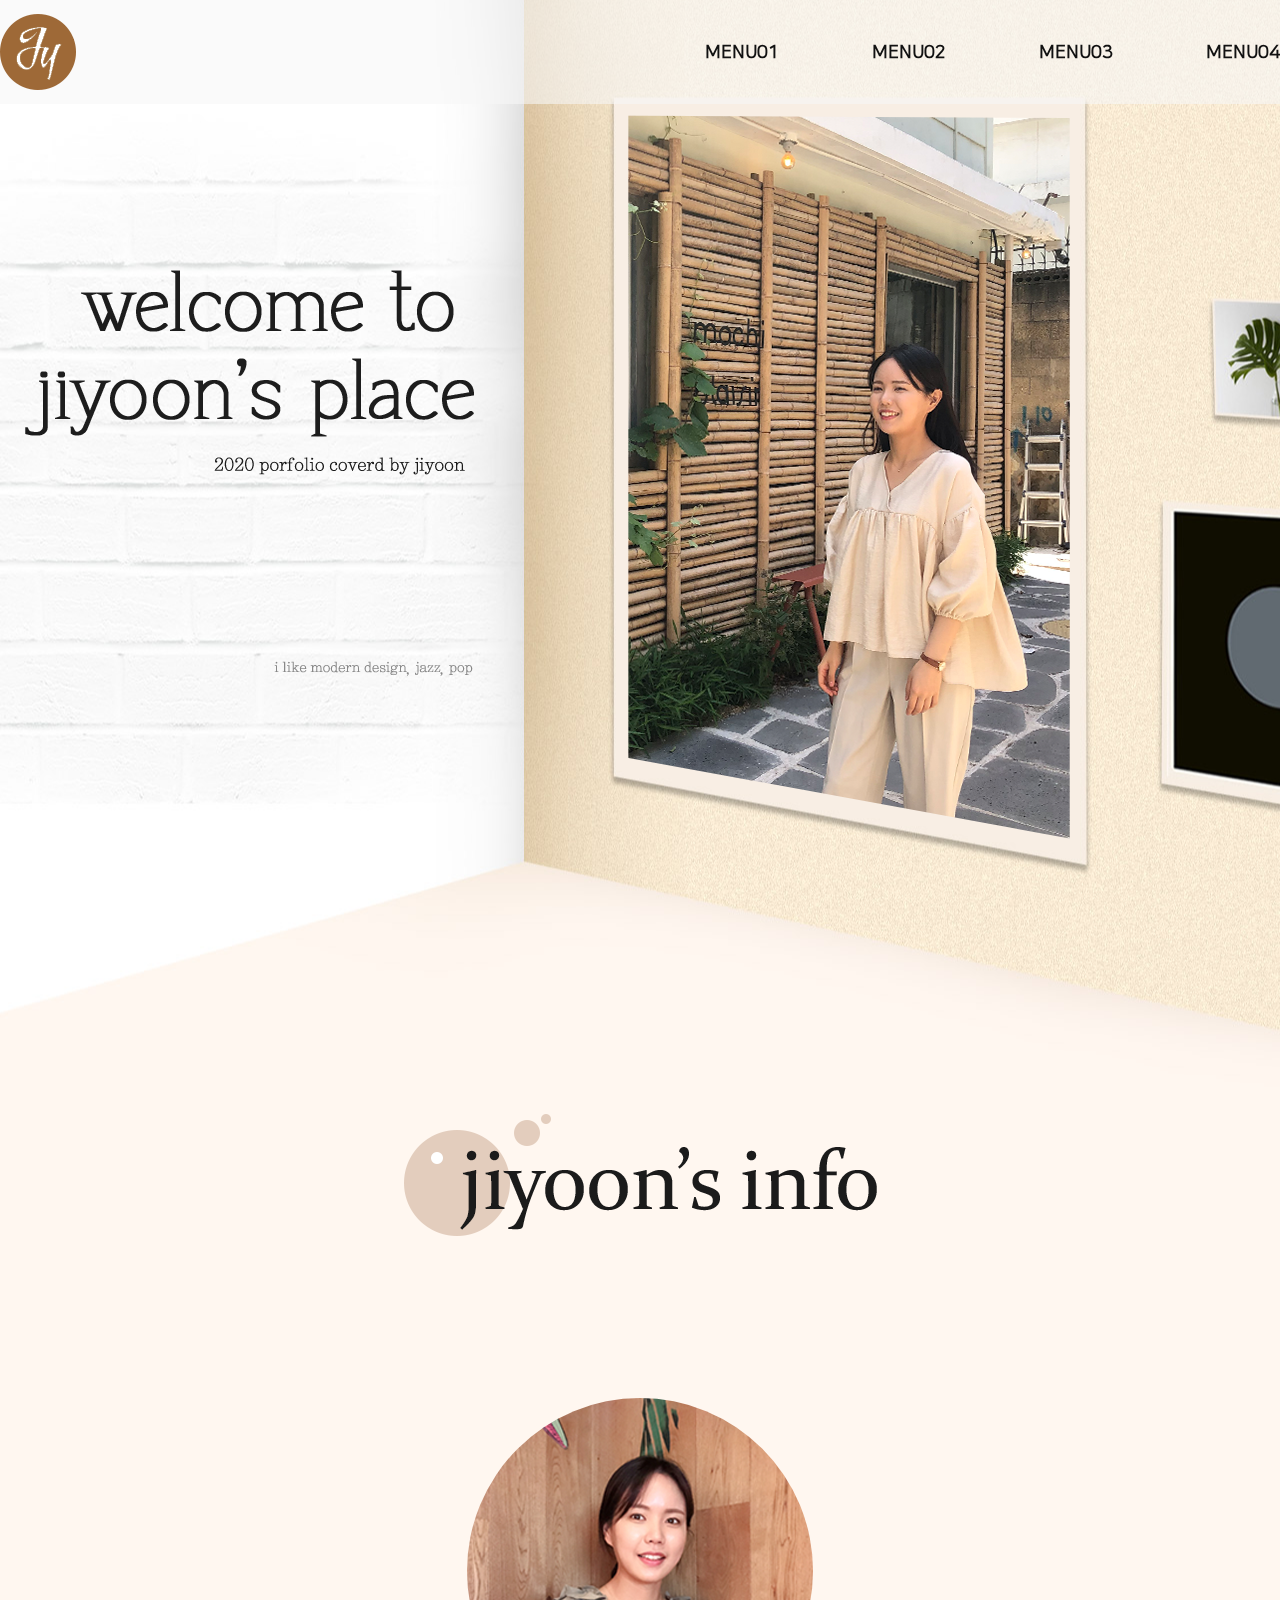
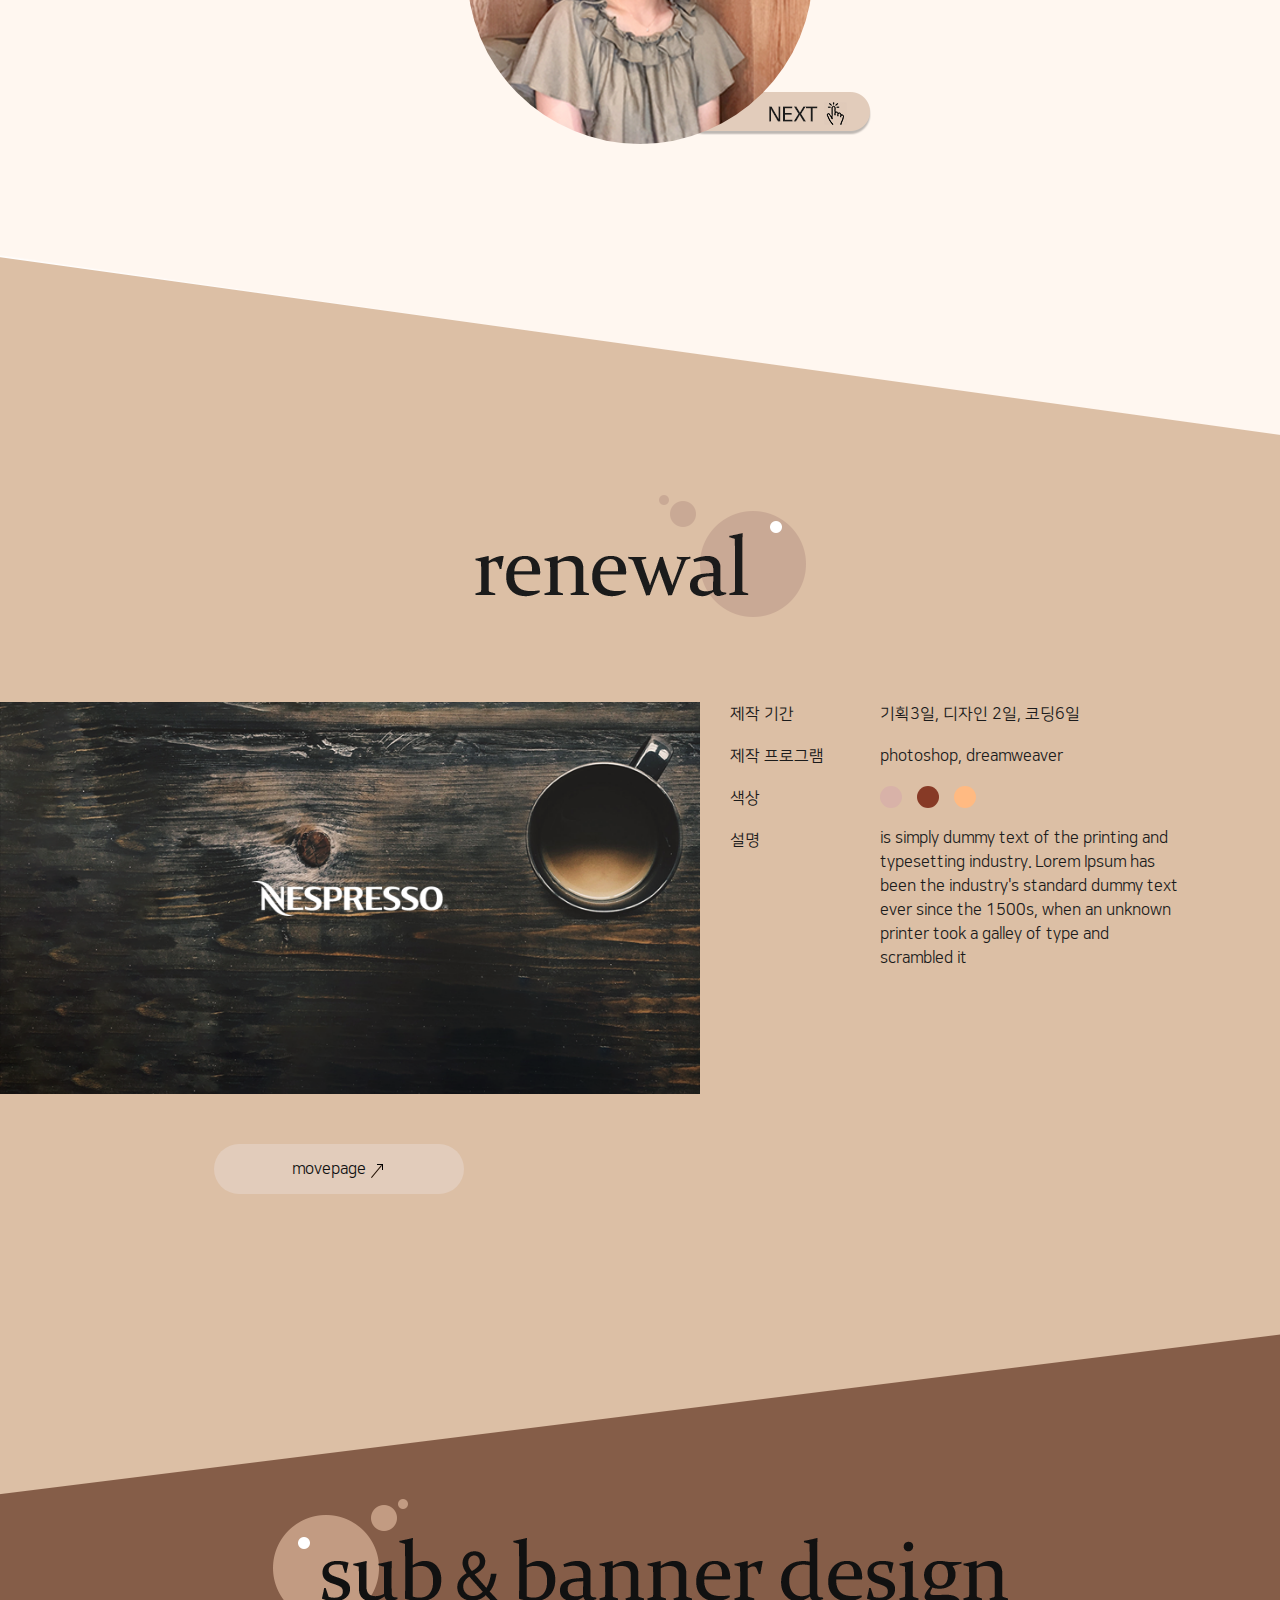
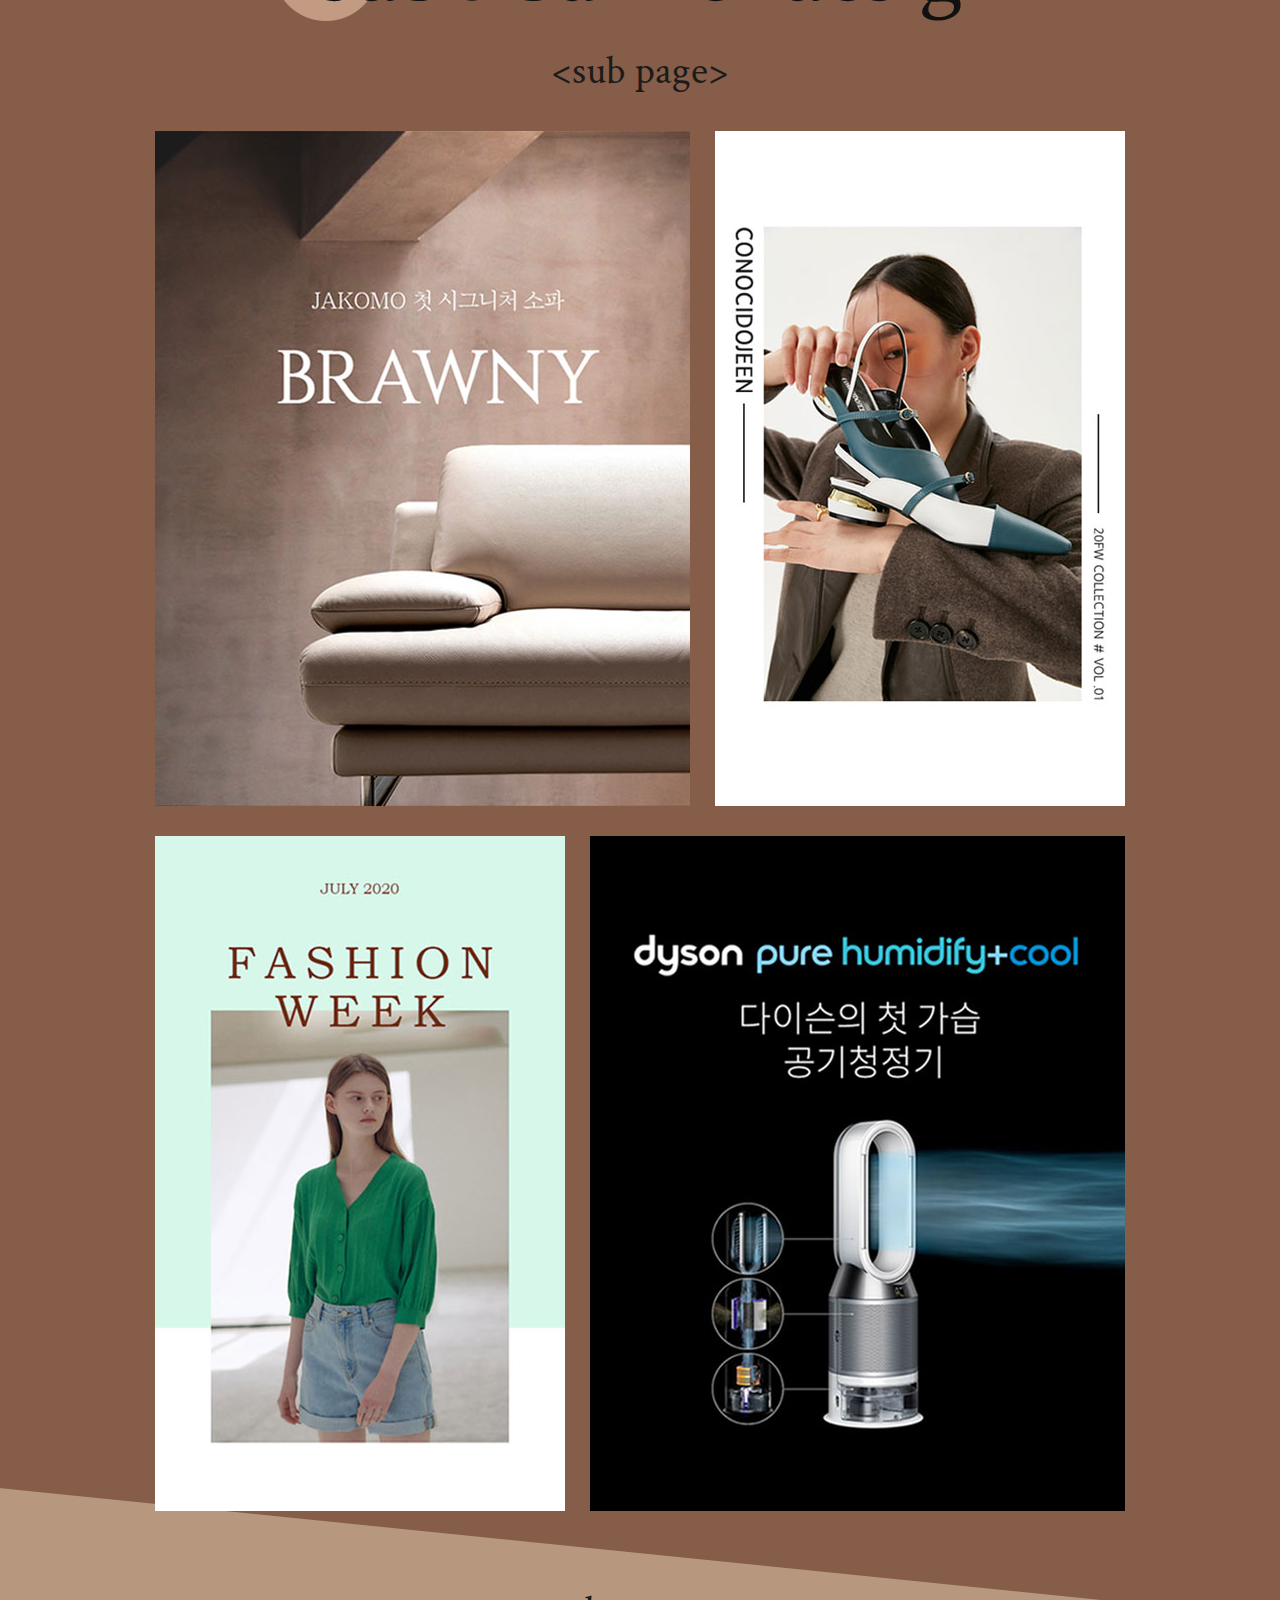
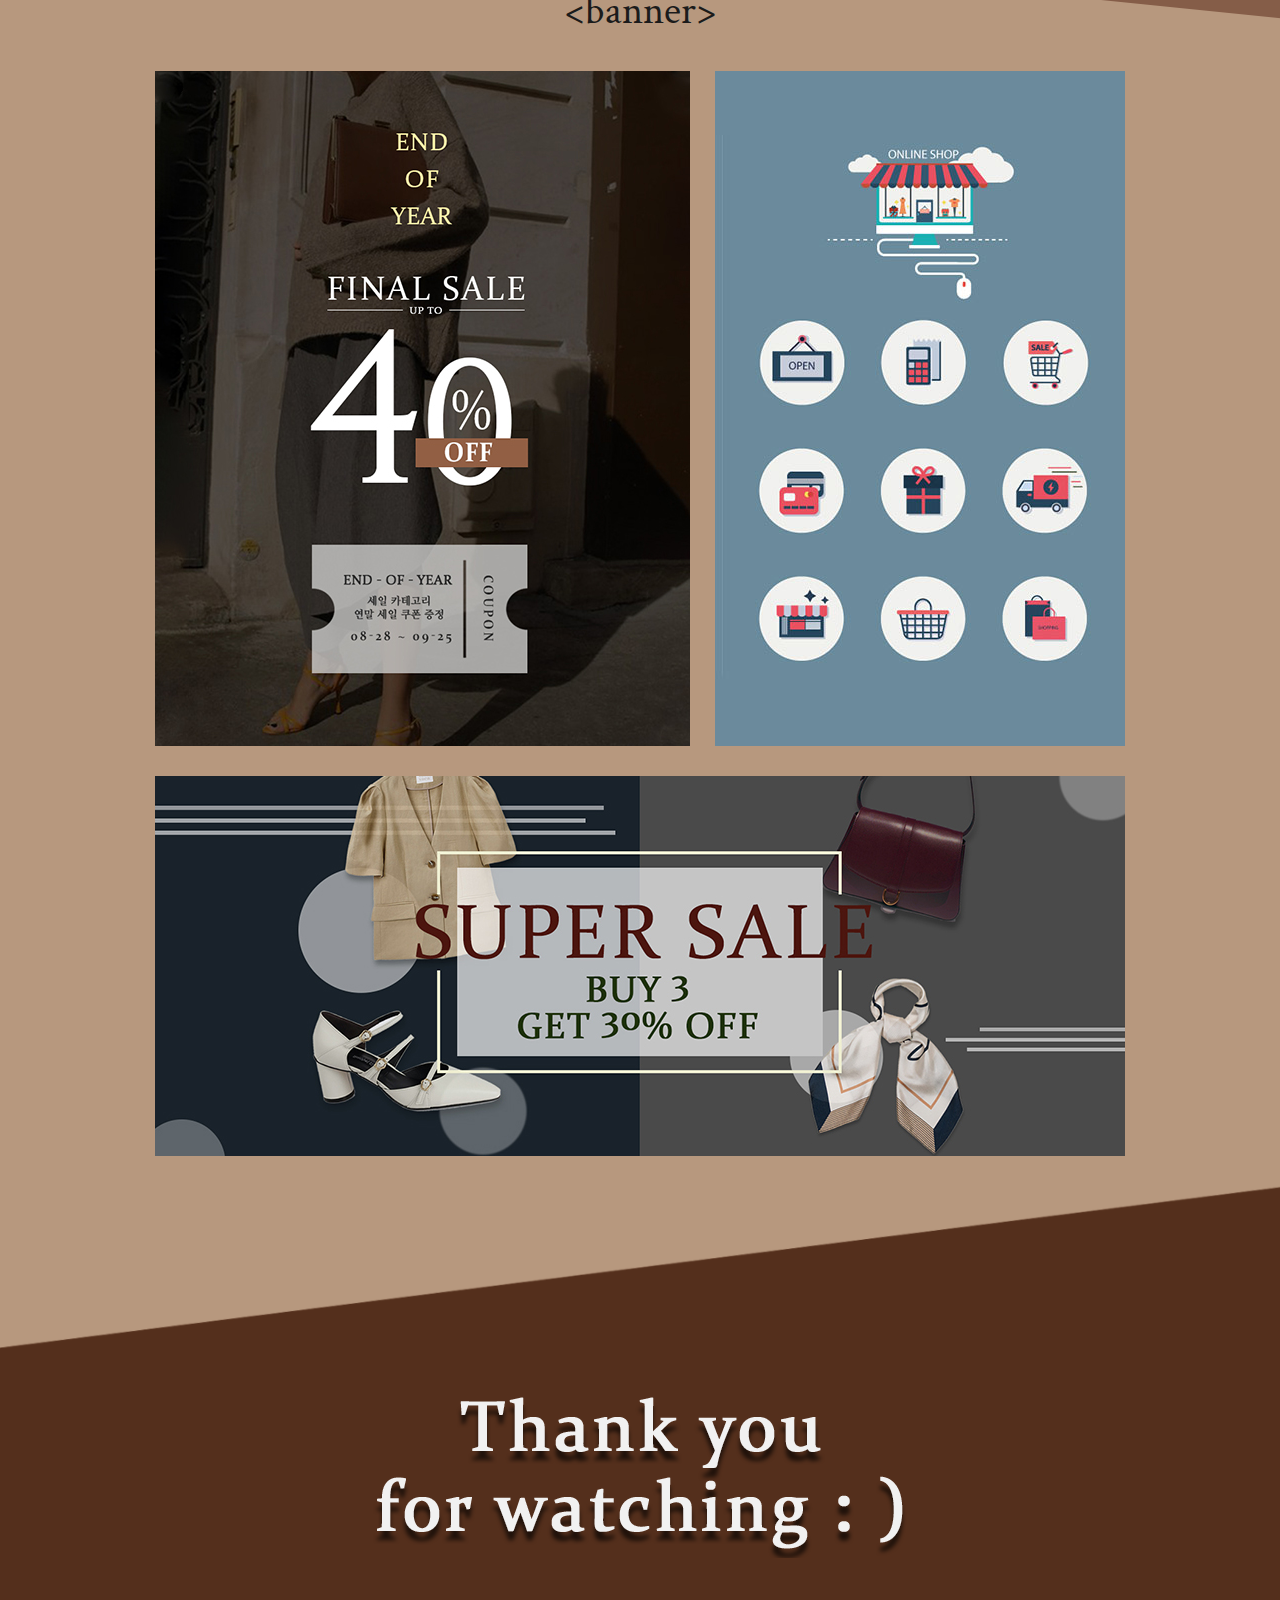
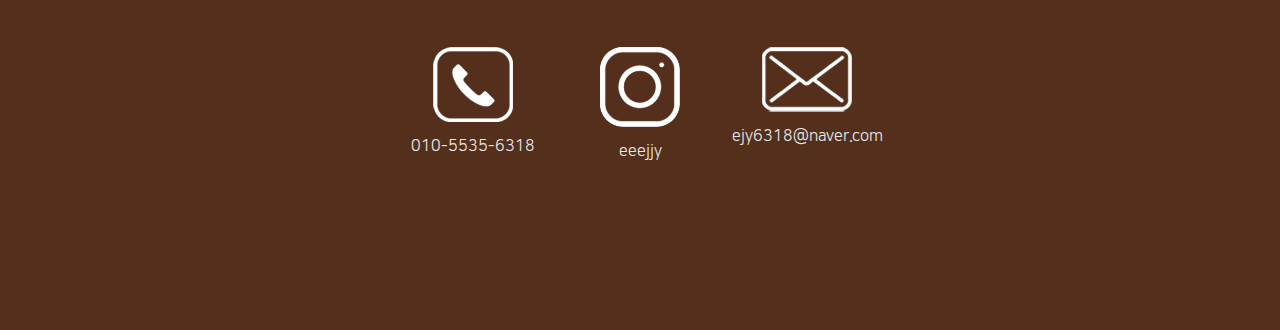
==== commit 4fcd17df: "2차업로드" ====
--- a/index.html
+++ b/index.html
@@ -221,8 +221,8 @@
 				</ul>
 -->
 				<ul class="btn_r">
-					<li><a href="javascript:void(0)">detailview</a></li>
-					<li><a href="javascript:void(0)">movepage</a></li>
+<!--					<li><a href="javascript:void(0)">detailview</a></li>-->
+					<li><a href="./page/네스프레소/index.html">movepage</a></li>
 				</ul>
 			</div>
 		</div>
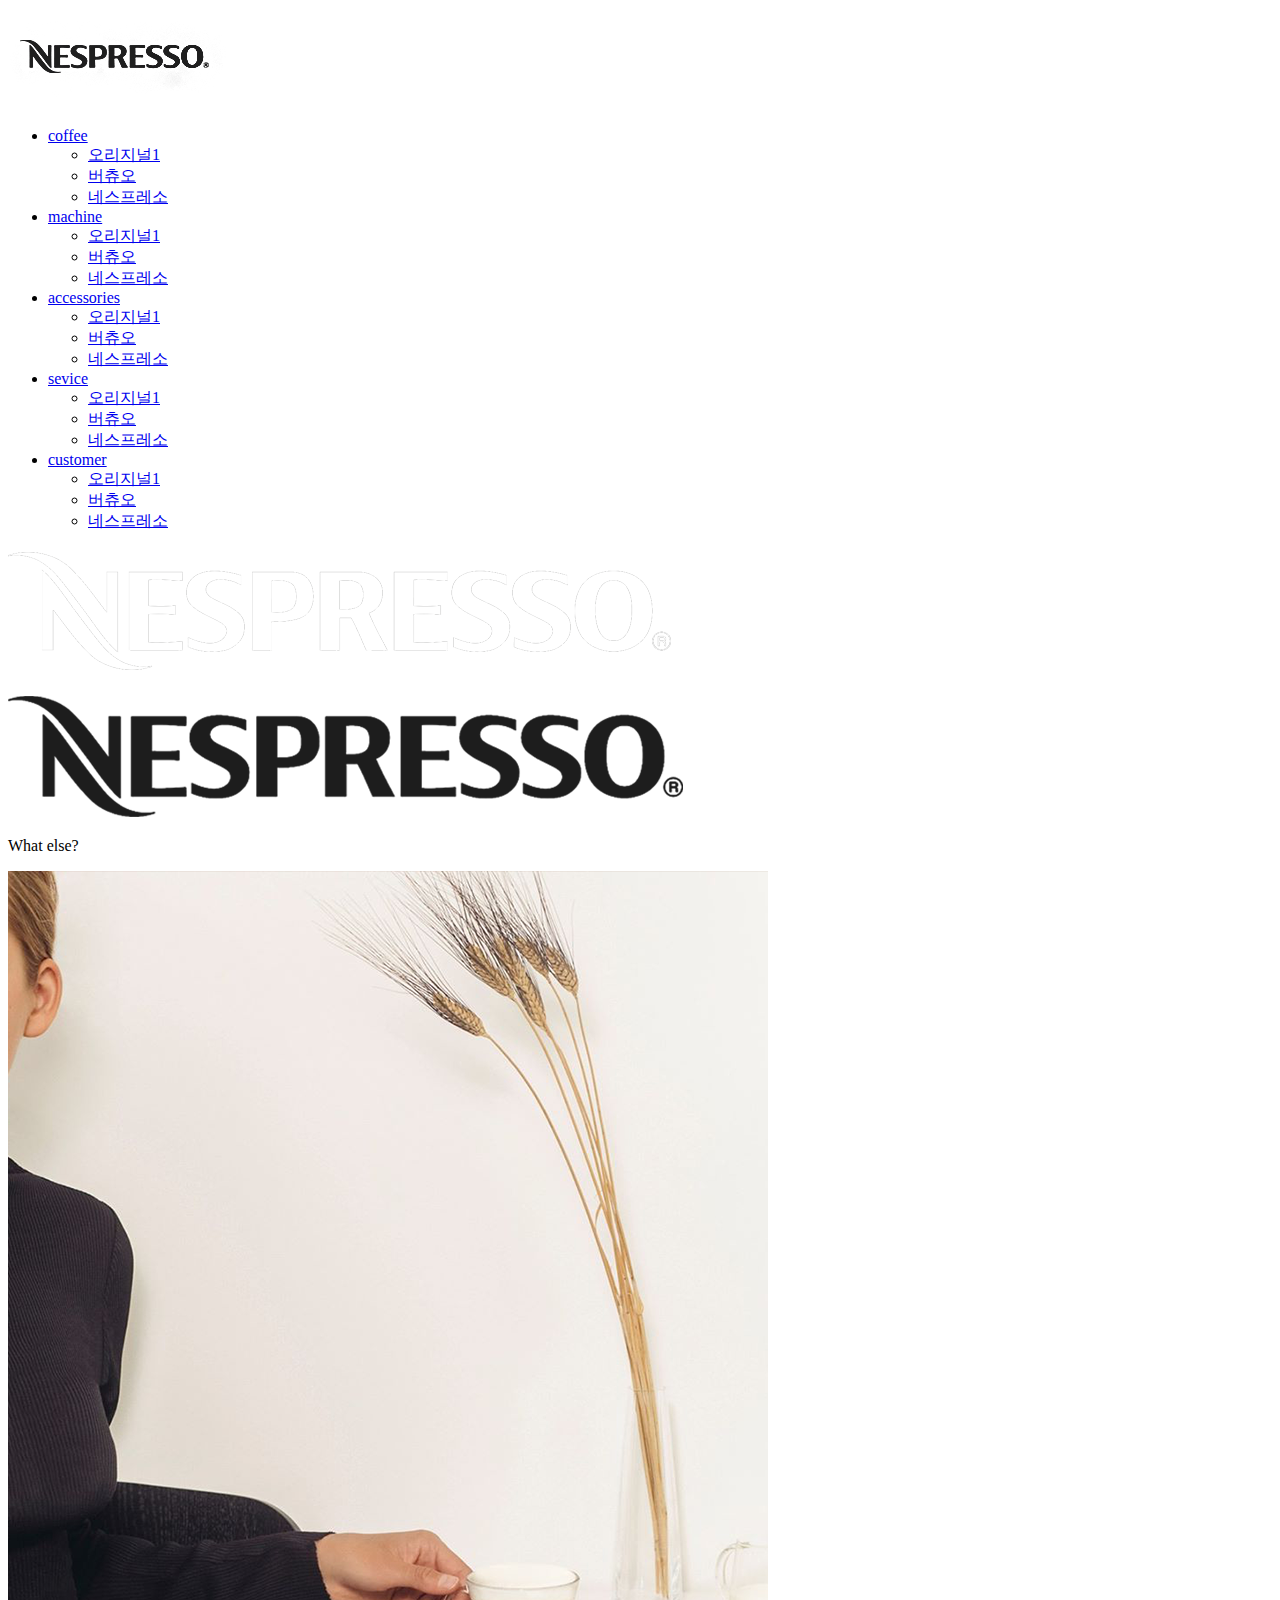
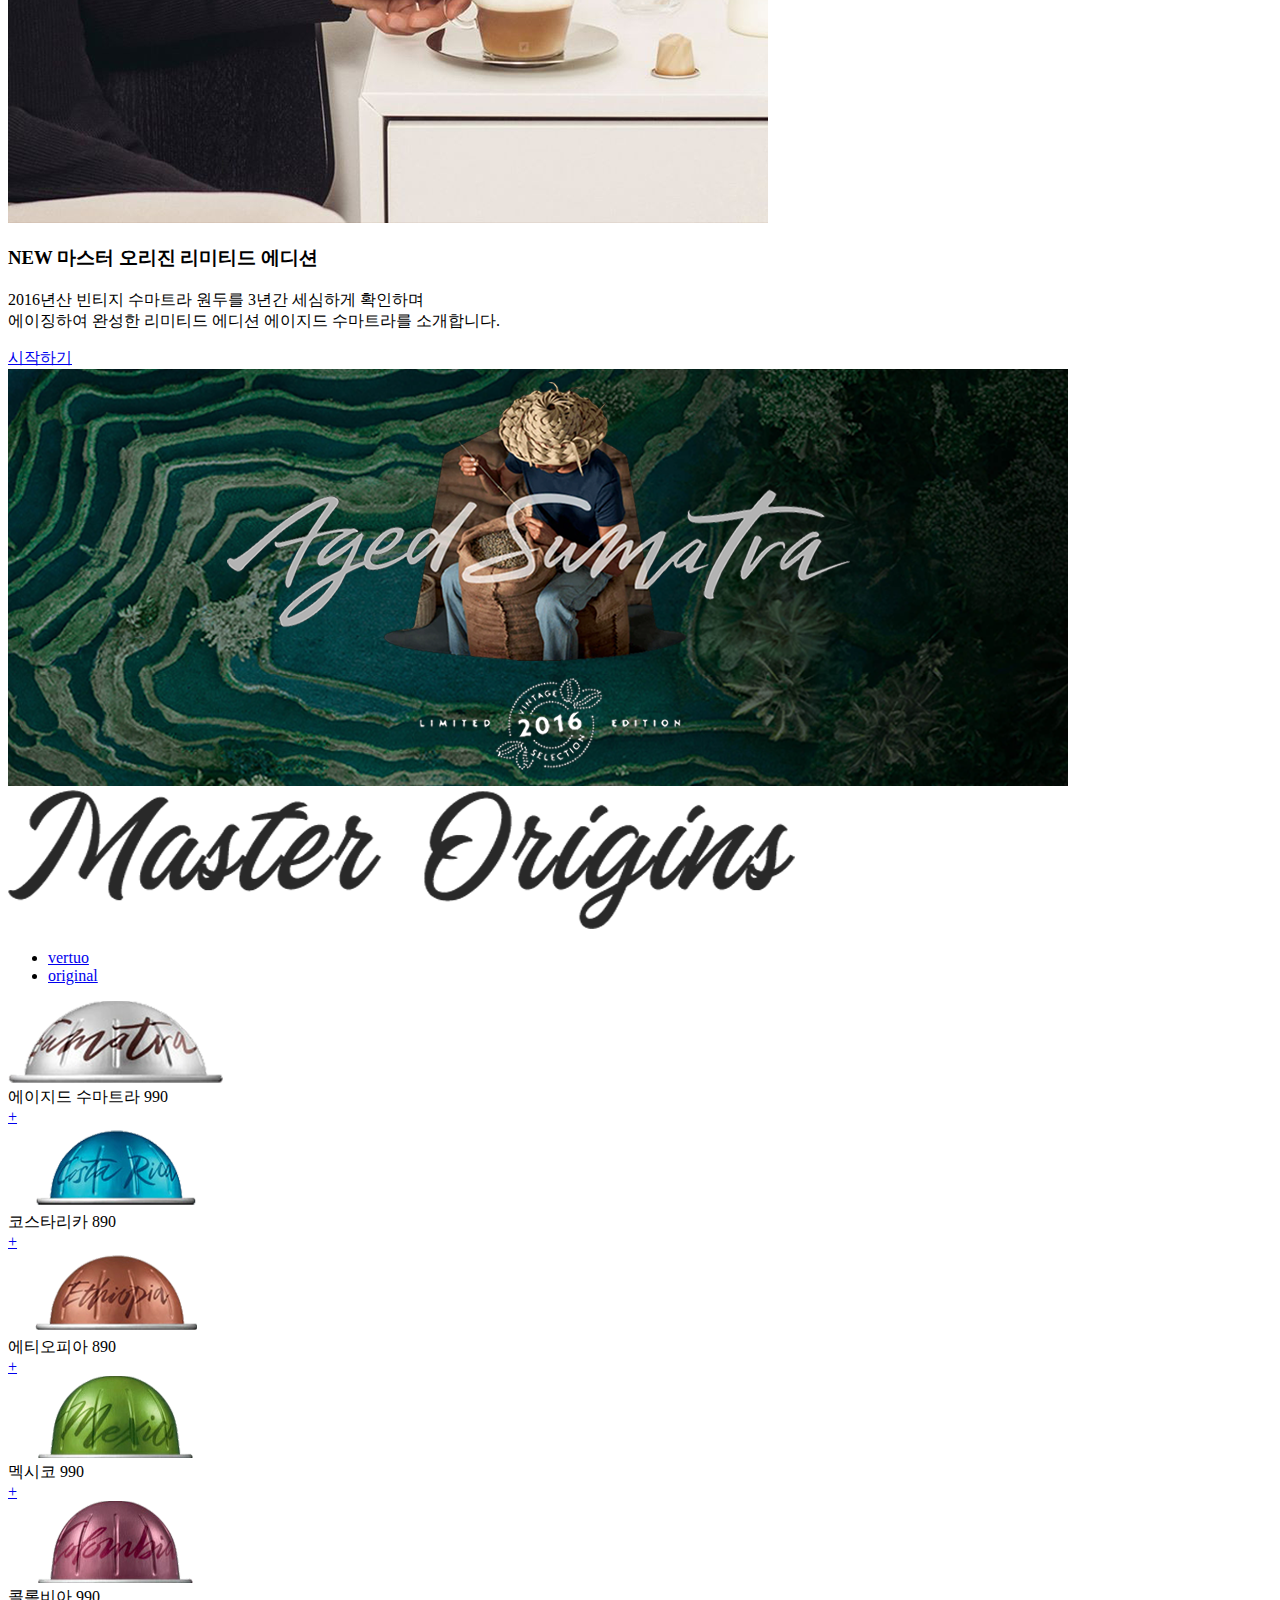
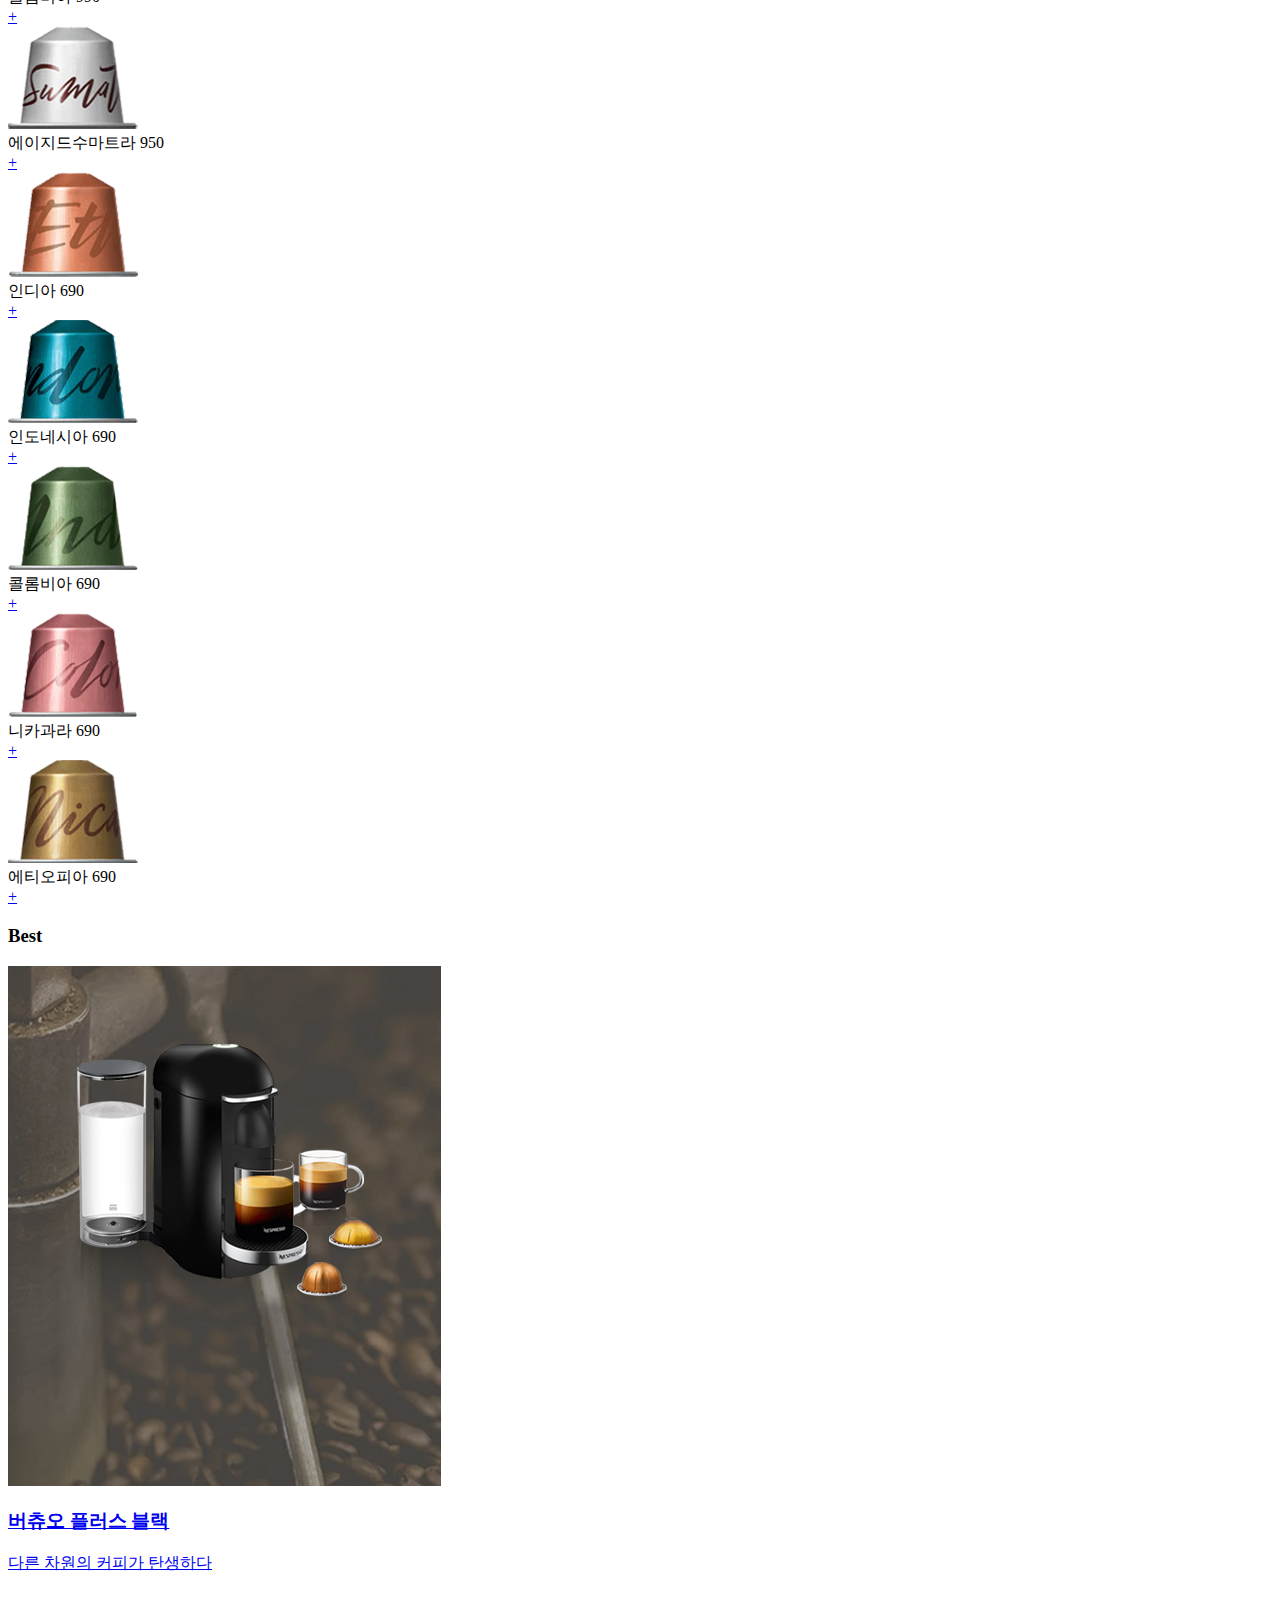
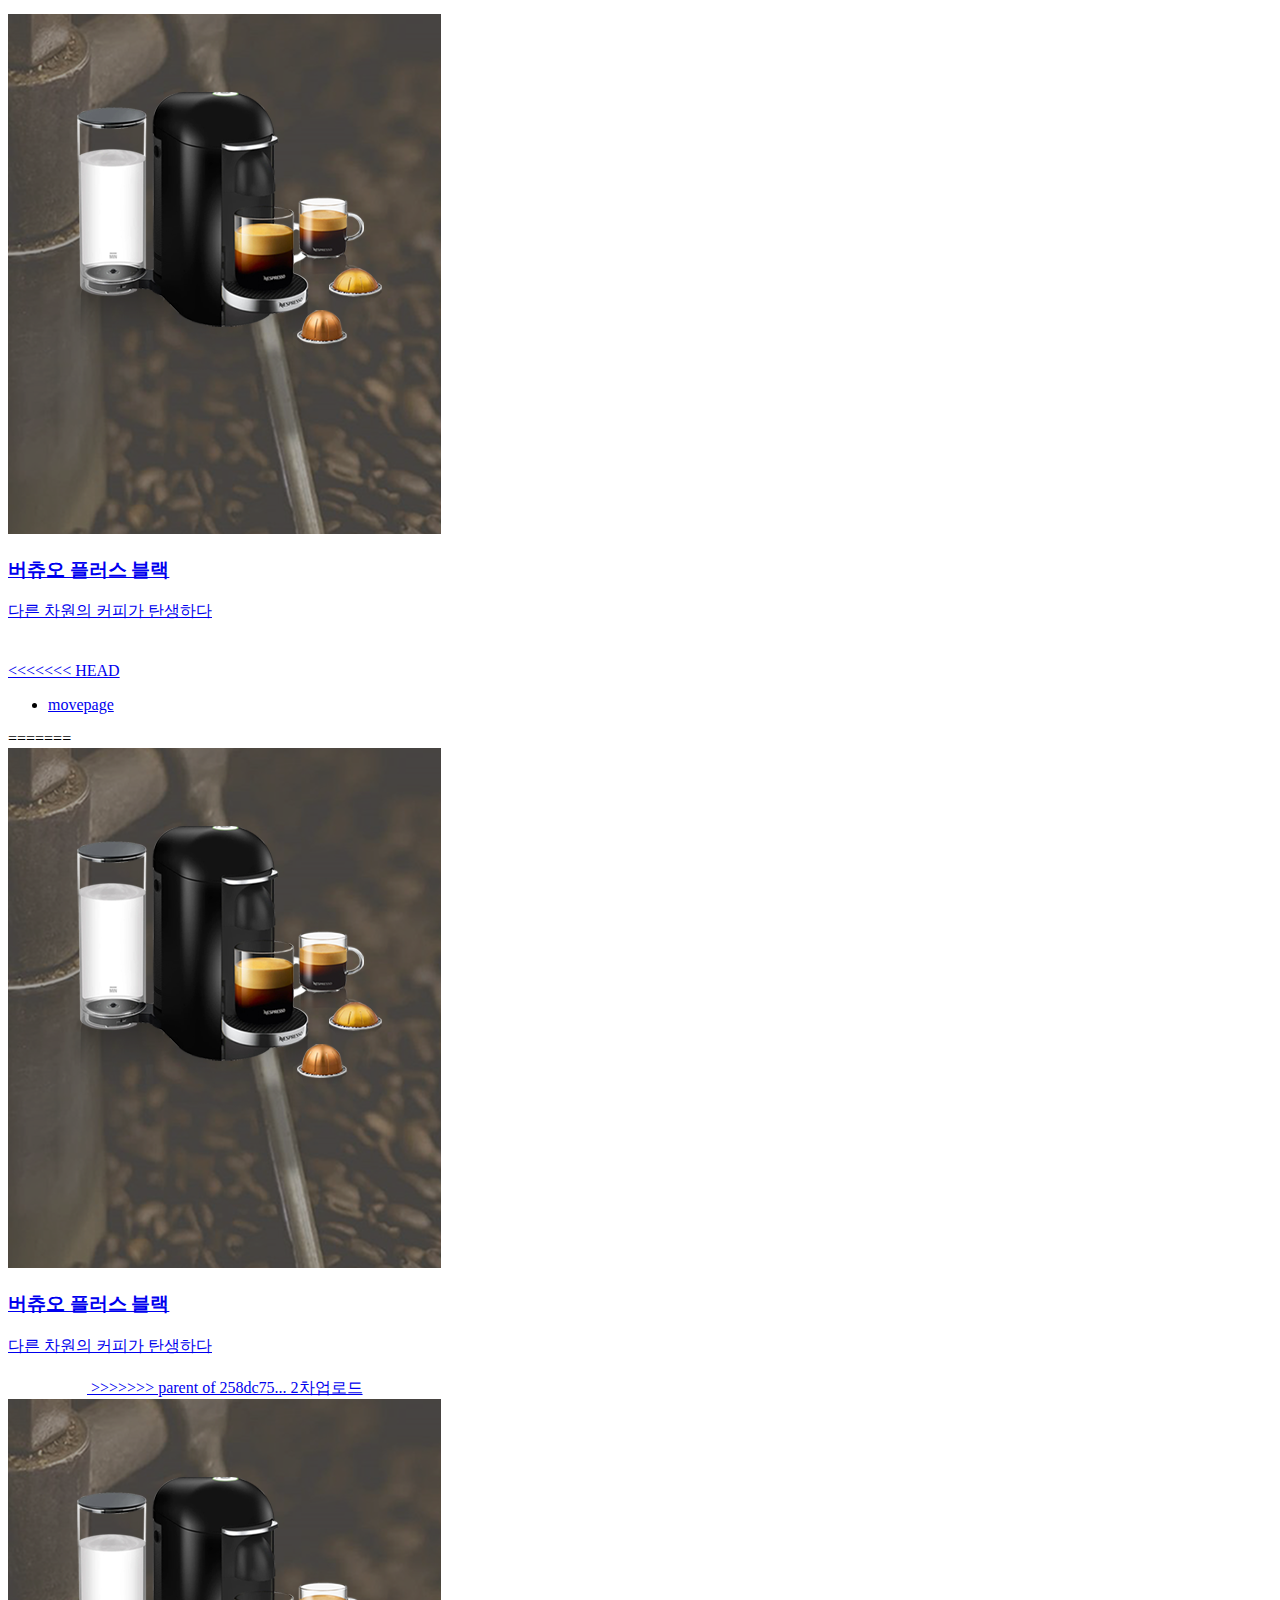
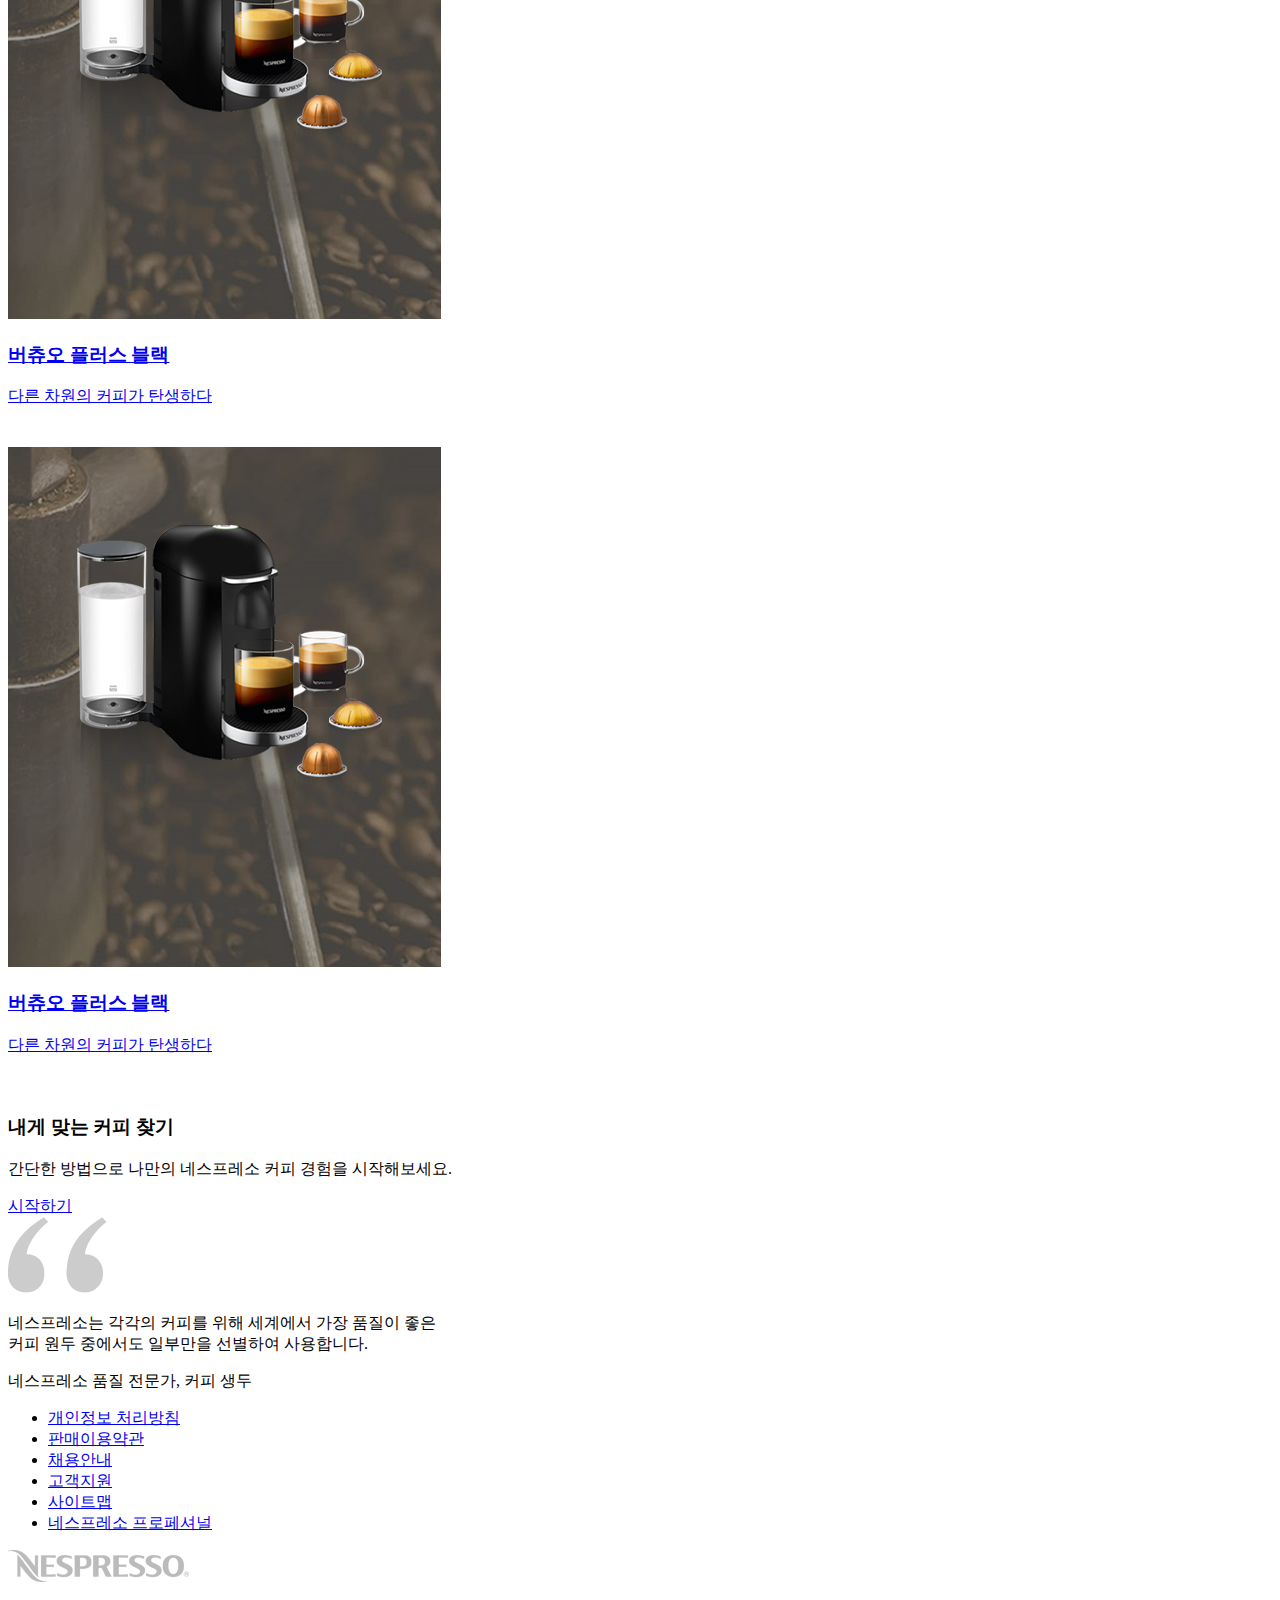
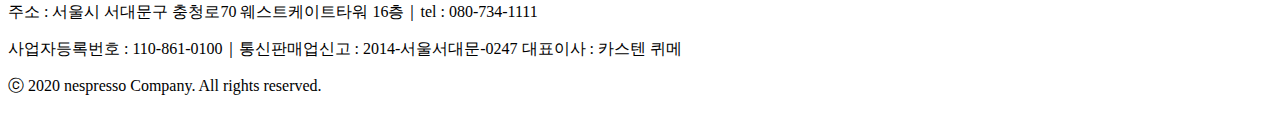
==== commit 93a1efd0: "2차업로드" ====
--- a/index.html
+++ b/index.html
@@ -1,219 +1,295 @@
 <!doctype html>
-<html lang="ko">
+<html>
 <head>
 <meta charset="utf-8">
-<link rel="stylesheet" href="css/default.css" />
-<link rel="preconnect" href="https://fonts.gstatic.com">
-<link href="https://fonts.googleapis.com/css2?family=Crimson+Text&display=swap" rel="stylesheet">
-<script src="js/jquery-3.1.0.js"></script>
-<script src="js/layout.js"></script>
-<title>지윤의 웹 포트폴리오</title>
+<title>Untitled Document</title>
+	<link rel="stylesheet" href="css/default.css">
+	<link rel="stylesheet" href="css/nanumsquare.css">
+	<link rel="stylesheet" href="css/reset.css">
+	<link rel="stylesheet" href="css/common.css">
+	<link href="https://fonts.googleapis.com/css2?family=Caveat&family=Kaushan+Script&family=Mr+Dafoe&display=swap" rel="stylesheet">
+    <link href="https://fonts.googleapis.com/css2?family=Italianno&display=swap" rel="stylesheet">
+	<link href="https://fonts.googleapis.com/css2?family=Crimson+Text:ital,wght@1,600&display=swap" rel="stylesheet">
+	<script src="https://code.jquery.com/jquery-3.1.0.js"></script>
+	<script src="js/layout.js"></script>
+	<script src="js/swiper.min.js"></script>
 </head>
 
 <body>
-<div class="container">
-	<header class="ty1">
-		<div class="header_inner">
+	
+		<div class="wrap"> 
+		<header>
+		<div class="in_header">
 			<div class="logo">
-				<h1 class="hd1">
-					<a href="javascript:void(0)">
-						<img src="img/logo.png" alt="" />	
-					</a>
-				</h1>
-
-			</div>
-			<ul class="menu">
-				<li>
-					<a href="#">MENU01</a>
+				<h1 class="hd1"><a href="#"><img src="img/section2_logo.jpg"></a></h1>
+			</div>
+			<ul class="title_wrap">
+				<li><a href="javascript:volid(0)">coffee</a>
+					<ul class="dp2">
+						<li><a href="javascript:volid(0)">오리지널1</a></li>
+						<li><a href="javascript:volid(0)">버츄오</a></li>
+						<li><a href="javascript:volid(0)">네스프레소</a></li>
+					</ul>				
 				</li>
-				<li>
-					<a href="#">MENU02</a>
+				<li><a href="javascript:volid(0)">machine</a>
+					<ul class="dp2">
+						<li><a href="javascript:volid(0)">오리지널1</a></li>
+						<li><a href="javascript:volid(0)">버츄오</a></li>
+						<li><a href="javascript:volid(0)">네스프레소</a></li>
+					</ul>				
 				</li>
-				<li>
-					<a href="#">MENU03</a>
+				<li><a href="javascript:volid(0)">accessories</a>
+					<ul class="dp2">
+						<li><a href="javascript:volid(0)">오리지널1</a></li>
+						<li><a href="javascript:volid(0)">버츄오</a></li>
+						<li><a href="javascript:volid(0)">네스프레소</a></li>
+					</ul>				
 				</li>
-				<li>
-					<a href="#">MENU04</a>
+				<li><a href="javascript:volid(0)">sevice</a>
+					<ul class="dp2">
+						<li><a href="javascript:volid(0)">오리지널1</a></li>
+						<li><a href="javascript:volid(0)">버츄오</a></li>
+						<li><a href="javascript:volid(0)">네스프레소</a></li>
+					</ul>				
 				</li>
+				<li><a href="javascript:volid(0)">customer</a>
+					<ul class="dp2">
+						<li><a href="javascript:volid(0)">오리지널1</a></li>
+						<li><a href="javascript:volid(0)">버츄오</a></li>
+						<li><a href="javascript:volid(0)">네스프레소</a></li>
+					</ul>				
+				</li>		
 			</ul>
+			<div class="sub_wrap">
+				<div class="sub_container">
+
+				</div>
+			</div>
 		</div>
 	</header>
+	<section class="page section_1">
+			<h2 class="hd2"><img src="img/main_tit.png" alt=""></h2>
+	</section>
+	<section class="page section_2">
+		<div class="section2_box">
+			<div class="titset">
+				<img src="img/section2_tit.png" alt="" />
+			</div>
+			<p class="main_tit">What else?</p>
+			<div class="figure">
+				<div class="image_box">
+					<img src="img/section2_bg.png" alt="">	
+				</div>
+			</div>
+		</div>
+		<div class="section2_box">
+			<div class="grid">
+				<div class="txt_box">
+					<h3>NEW 마스터 오리진 리미티드 에디션</h3>
+					<p>2016년산 빈티지 수마트라 원두를 3년간 세심하게 확인하며
+						<br>에이징하여 완성한 리미티드 에디션 에이지드 수마트라를 소개합니다.</p>
+					<div class="btn">
+						<a href="javascript:volid(0)">시작하기</a>
+					</div>
+				</div>
+			</div>
+			<div class="grid">
+				<img src="img/section_2_img.png" alt="">
+			</div>
+		</div>
+	</section>
+<!--	section_1 end	-->
+
 	
-	
-	<div class="page main">
-		<div class="inset">
-			<div class="titset">
-				<img src="img/main_copy.png" alt="" />
-			</div>
-			<div class="main_photo">
-				<img src="img/main_jiyoonphoto.png" alt="">
+		<section class="section_3">
+			<div class="cont_t2">
+				<div class="cont2_tit">
+					<img src="img/section_3_tit2.png" alt="">	
+				</div>
 				
-			</div>
-		</div>
-	</div>
-  	<div class="page info">
-		<div class="inset">		
-			<div class="titset">
-				<h3 class="hd3">
-					<img src="img/info_title2.png" alt="" />
-				</h3>
-			</div>
-			
-			<div class="cont">
-				<div class="grid">
-					<div class="photo">
-						<div class="simg">
-							<img src="img/jiyoon-photo03.png" alt="" />
+				<div class="btn">
+					<ul class="icons">
+						<li class="on icon_1">
+							<a href="javascript:volid(0)">
+								<span class="icon"></span>
+								<span>vertuo</span>
+<!--								<img src="img/section_3_icon03.png" alt=""> vertuo-->
+							</a>
+						</li>
+						<li class="icon_2">
+							<a href="javascript:volid(0)">
+								<span class="icon"></span>
+								<span>original</span>
+<!--								<img src="img/section_3_icon04.png" alt=""> original-->
+							</a>
+						</li>
+					</ul>
+					<div class="icon_bar">
+						<span></span>
+					</div>
+				</div>
+				<div class="capsule">
+					<div class="container">
+						<div class="cont">
+						<div class="capsule_box">
+                                <div class="img_box">
+                                    <img src="img/capsule01.png" alt="캡슐"/>
+                                </div>
+                                <div class="txt">에이지드 수마트라
+								<span>990</span>
+								</div>
+                                <div class="btn">
+                                    <a href="javascript:volid(0)">+</a>
+                                </div>
+                          </div>   	
+							<div class="capsule_box">
+                                <div class="img_box">
+                                    <img src="img/capsule03.png" alt="캡슐"/>
+                                </div>
+                                <div class="txt">코스타리카       <span>890</span>
+                                </div>
+                                <div class="btn">
+                                    <a href="javascript:volid(0)">+</a>
+                                </div>
+                          </div>   	
+							<div class="capsule_box">
+                                <div class="img_box">
+                                    <img src="img/capsule02.png" alt="캡슐"/>
+                                </div>
+                                <div class="txt">에티오피아
+                                <span>890</span>
+                                </div>
+                                <div class="btn">
+                                    <a href="javascript:volid(0)">+</a>
+                                </div>
+                          </div>   	
+							<div class="capsule_box">
+                                <div class="img_box">
+                                    <img src="img/capsule04.png" alt="캡슐"/>
+                                </div>
+                                <div class="txt">멕시코
+                                <span>990</span>
+                                </div>
+                                <div class="btn">
+                                    <a href="javascript:volid(0)">+</a>
+                                </div>
+                          </div>   	
+							<div class="capsule_box">
+                                <div class="img_box">
+                                    <img src="img/capsule05.png" alt="캡슐"/>
+                                </div>
+                                <div class="txt">콜롬비아
+                                <span>990</span>
+                                </div>
+                                <div class="btn">
+                                    <a href="javascript:volid(0)">+</a>
+                                </div>
+                          </div>   	
 						</div>
-						<div class="arrow_wrap">
-							<a href="javascript:void(0)" id="chk01">
-								<img src="img/info_btn.png" alt="">
-							</a>
-						</div>						
-						<span class="hashset" >
-							<span class="copy ty1"></span>
-							<span class="copy ty2"></span>
-							<span class="copy ty3"></span>
-							<span class="copy ty4"></span>
-							<span class="copy ty5"></span>
-							<span class="copy ty6"></span>
-							<span class="copy ty7"></span>
-							<span class="copy ty8"></span>
-							<span class="copy ty9"></span>
-							<span class="copy ty10"></span>
-							<span class="copy ty11"></span>
-							<span class="copy ty12"></span>
-							<span class="copy ty13"></span>
-							<span class="copy ty14"></span>
-							<span class="copy ty15"></span>
-							<span class="copy ty16"></span>
-							<span class="copy ty17"></span>
-							<span class="copy ty18"></span>
-						</span>
-					</div>	
-
-<!--		@엄지윤 	01055356318  1994.11.21
-			#성실
-			#노력
-			#인내
-			#sincerity
-			#effort
-			#patience
-				-->
-				
-					<div class="text_wrap" style="display:none">
-						<div class="simg">
-							<img src="img/jiyoon-photo04.png" alt="" />
-						</div>
-						<div class="arrow_wrap">
-							<a href="#" id="chk02">
-								<img src="img/info_btn02.png" alt="">
-							</a>
-						</div>
-					    <div class="left_box">
-							<h3>#EDUCATION</h3>
-								<p>포항예술고등학교 졸업</p>
-						    	<p>목원대교교 피아노과 졸업</p>
-							<h3>#CARREER</h3>
-								<p>피아노학원 강사 2년 근무</p>
-						    	<p>의류매장 4개월 아르바이트</p>
-						</div>
-						<div class="right_box">
-							<h3>#SKILL</h3>
-								<div class="skill_box">
-									<p>html</p>
-									<p>css</p>
-									<p>jQuery</p>
-									<p>photoshop</p>
-									<p>illust</p>
-								</div>
-								<div class="check_box">
-									<p>★ ★ ★ ☆ ☆</p>
-									<p>★ ★ ★ ☆ ☆</p>
-									<p>★ ☆ ☆ ☆ ☆</p>
-									<p>★ ★ ★ ★ ☆</p>
-									<p>★ ★ ★ ☆ ☆</p>
-								</div>
-						</div>
-						
-					</div>
-<!--					
-						#EDUCATION
-						포항예술고등학교 졸업
-						원대학교 피아노과 졸업
-						
-						#CARREER
-						피아노학원 강사 2년 근무
-						의류매장 4개월 아르바이트
-						
-						#SILL
-						html
-						css
-						jQuery
-						photoshop
-						illust
-						
--->
-							
-				</div>
-			
-			</div>
-		</div>
-	</div>
-	<script>
-		$("#chk01").on("click", function(e) { 
-			e.preventDefault();
-			$(".photo").fadeOut();
-			$(".text_wrap").fadeIn();
-		})
-		$("#chk02").on("click", function(e) { 
-			e.preventDefault();
-			$(".photo").fadeIn();
-			$(".text_wrap").fadeOut();
-		})
+						<div class="cont"> <!--------------	뒤에꺼--------------->
+							<div class="capsule_box">
+                                <div class="img_box">
+                                    <img src="img/capsule06.png" alt="캡슐"/>
+                                </div>
+                                <div class="txt">에이지드수마트라
+								<span>950</span>
+								</div>
+                                <div class="btn">
+                                    <a href="javascript:volid(0)">+</a>
+                                </div>
+                            </div>   	
+							<div class="capsule_box">
+                                <div class="img_box">
+                                    <img src="img/capsule07.png" alt="캡슐"/>
+                                </div>
+                                <div class="txt">인디아
+                                <span>690</span>
+                                </div>
+                                <div class="btn">
+                                    <a href="javascript:volid(0)">+</a>
+                                </div>
+                           </div>   	
+							<div class="capsule_box">
+                                <div class="img_box">
+                                    <img src="img/capsule08.png" alt="캡슐"/>
+                                </div>
+                                <div class="txt">인도네시아
+                                <span>690</span>
+                                </div>
+                                <div class="btn">
+                                    <a href="javascript:volid(0)">+</a>
+                                </div>
+                           </div>   	
+							<div class="capsule_box">
+                                <div class="img_box">
+                                    <img src="img/capsule09.png" alt="캡슐"/>
+                                </div>
+                                <div class="txt">콜롬비아
+                                <span>690</span>
+                                </div>
+                                <div class="btn">
+                                    <a href="javascript:volid(0)">+</a>
+                                </div>
+                           </div>   	
+						   <div class="capsule_box">
+                                <div class="img_box">
+                                    <img src="img/capsule10.png" alt="캡슐"/>
+                                </div>
+                                <div class="txt">니카과라
+                                <span>690</span>
+                                </div>
+                                <div class="btn">
+                                    <a href="javascript:volid(0)">+</a>
+                                </div>
+                           </div>
+						   <div class="capsule_box">
+                                <div class="img_box">
+                                    <img src="img/capsule11.png" alt="캡슐"/>
+                                </div>
+                                <div class="txt">에티오피아
+                                <span>690</span>
+                                </div>
+                                <div class="btn">
+                                    <a href="javascript:volid(0)">+</a>
+                                </div>
+                          </div>
+					</div>
+					</div>
+
+				</div>
+			</div>
+		</section>
+<!--section3 end-->
 		
-	</script>
-	
-	<div class="page renewal">
-		<div class="inset">		
-			<div class="titset">
-				<h3 class="hd3"><img src="img/renewal_tit02.png" alt="" /></h3>
-			</div>
-			
-			<div class="cont">
-				<div class="grid">
-					<div class="screen">
-						<img src="img/renewal_img.png" alt="" />
-					</div>				
-				</div>
-				<div class=""></div>
-				<div class="grid">
-					<div class="referset">
-						<div class="re_grid">
-							<dl class="re_list">
-								<dt>제작 기간</dt>
-								<dd>제작 프로그램</dd>
-								<dd>색상</dd>
-								<dd>설명</dd>
-							</dl>
-						</div>
-						
-						<div class="re_grid">
-							<dl class="re_list">
-								<dt>   기획3일, 디자인 2일, 코딩6일</dt>
-								<dd>photoshop, dreamweaver</dd>
-								<dd class="circle">
-									<div class="one"></div>
-									<div class="one"></div>
-									<div class="one"></div>
-								</dd>
-								<dd>is simply dummy text of the printing and typesetting industry. Lorem Ipsum has been the industry's standard dummy text ever since the 1500s, when an unknown printer took a galley of type and scrambled it </dd>
-							</dl>			
-						</div>
-						
-					</div>
-				</div>
-			</div>
+		<section class="section_5">
+			<div class="container">
+				<h3>Best</h3>
+				<div class="slide_wrap">
+					<div class="image_wrap">
+						  <div class="swiper-container">
+    <div class="swiper-wrapper">
+      <div class="swiper-slide">
+		<div class="image_box">
+			<a href="javascript:volid(0)">
+			<img src="img/section5_image01.png" alt="">
+			<div class="txt_box">
+				<h3>버츄오 플러스 블랙</h3>
+				<p>다른 차원의 커피가 탄생하다</p>
+				<img class="arrow" src="img/section5_arrow.png" alt="">
+			</div>
+			</a>
+		</div>      	      	
+      </div>
+      <div class="swiper-slide">
+		<div class="image_box">
+			<a href="javascript:volid(0)">
+			<img src="img/section5_image01.png" alt="">
+			<div class="txt_box">
+				<h3>버츄오 플러스 블랙</h3>
+				<p>다른 차원의 커피가 탄생하다</p>
+				<img class="arrow" src="img/section5_arrow.png" alt="">
+			</div>
+<<<<<<< HEAD
 			<div class="info_btn">
 <!--
 				<ul class="btn_l">
@@ -224,67 +300,180 @@
 <!--					<li><a href="javascript:void(0)">detailview</a></li>-->
 					<li><a href="./page/네스프레소/index.html">movepage</a></li>
 				</ul>
-			</div>
+=======
+			</a>
+		</div>      	
+      </div>
+      <div class="swiper-slide">
+		<div class="image_box">
+			<a href="javascript:volid(0)">
+			<img src="img/section5_image01.png" alt="">
+			<div class="txt_box">
+				<h3>버츄오 플러스 블랙</h3>
+				<p>다른 차원의 커피가 탄생하다</p>
+				<img class="arrow" src="img/section5_arrow.png" alt="">
+>>>>>>> parent of 258dc75... 2차업로드
+			</div>
+			</a>
+		</div>        	
+      </div>
+      <div class="swiper-slide">
+		<div class="image_box">
+			<a href="javascript:volid(0)">
+			<img src="img/section5_image01.png" alt="">
+			<div class="txt_box">
+				<h3>버츄오 플러스 블랙</h3>
+				<p>다른 차원의 커피가 탄생하다</p>
+				<img class="arrow" src="img/section5_arrow.png" alt="">
+			</div>
+			</a>
+		</div>        	
+      </div>
+      <div class="swiper-slide">
+		<div class="image_box">
+			<a href="javascript:volid(0)">
+			<img src="img/section5_image01.png" alt="">
+			<div class="txt_box">
+				<h3>버츄오 플러스 블랙</h3>
+				<p>다른 차원의 커피가 탄생하다</p>
+				<img class="arrow" src="img/section5_arrow.png" alt="">
+			</div>
+			</a>
+		</div>        	
+      </div>            
+    </div>
+    <!-- Add Pagination -->
+<!--    <div class="swiper-pagination"></div>-->
+  
+  </div>
+						
+					
+							<!--
+							<div class="image_box">
+								<a href="javascript:volid(0)">
+								<img src="img/section5_image01.png" alt="">
+								<div class="txt_box">
+									<h3>버츄오 플러스 블랙</h3>
+									<p>다른 차원의 커피가 탄생하다</p>
+									<img class="arrow" src="img/section5_arrow.png" alt="">
+								</div>
+								</a>
+							</div>
+							-->
+<!--
+							<div class="image_box">
+								<a href="javascript:volid(0)">
+								<img src="img/section5_image01.png" alt="">
+								<div class="txt_box">
+									<h3>버츄오 플러스 블랙</h3>
+									<p>다른 차원의 커피가 탄생하다</p>
+									<img class="arrow" src="img/section5_arrow.png" alt="">
+								</div>
+								</a>
+							</div>
+							<div class="image_box">
+								<a href="javascript:volid(0)">
+								<img src="img/section5_image01.png" alt="">
+								<div class="txt_box">
+									<h3>버츄오 플러스 블랙</h3>
+									<p>다른 차원의 커피가 탄생하다</p>
+									<img class="arrow" src="img/section5_arrow.png" alt="">
+								</div>
+								</a>
+							</div>
+							<div class="image_box">
+								<a href="javascript:volid(0)">
+								<img src="img/section5_image01.png" alt="">
+								<div class="txt_box">
+									<h3>버츄오 플러스 블랙</h3>
+									<p>다른 차원의 커피가 탄생하다</p>
+									<img class="arrow" src="img/section5_arrow.png" alt="">
+								</div>
+								</a>
+							</div>
+-->
+					</div>
+					
+    <div class="swiper-button-next"></div>
+    <div class="swiper-button-prev"></div>  					
+				</div>
+
+			</div>
+		</section>
+  <script>
+    var swiper = new Swiper('.swiper-container', {
+      slidesPerView: 3,
+      spaceBetween: 30,
+      pagination: {
+        el: '.swiper-pagination',
+        clickable: true,
+      },
+      navigation: {
+        nextEl: '.swiper-button-next',
+        prevEl: '.swiper-button-prev',
+      },		
+//	resistance : true,
+//	resistanceRatio : 0
+		touchRatio: 0
+    });
+  </script>			
+<!--secition5 end-->
+		
+		<section class="section_6">
+			<div class="top_box">
+				<div class="left_box">
+					<div class="txt_box">
+						<h3>내게 맞는 커피 찾기</h3>
+						<p>간단한 방법으로 나만의 네스프레소 커피 경험을 시작해보세요.</p>
+						<div class="btn">
+							<a href="javascript:volid(0)">시작하기</a>
+						</div>
+					</div>
+				</div>
+				<div class="right_box">
+<!--					<img src="img/section7_img3.png" alt="">-->
+				</div>
+			</div>
+			<div class="bottom_box">
+				<div class="icon">
+					<img src="img/section7_txt.png" alt="">
+				</div>
+				<div class="txt_box">
+					<p>네스프레소는 각각의 커피를 위해 세계에서 가장 품질이 좋은<br>
+						커피 원두 중에서도 일부만을 선별하여 사용합니다.</p>
+					<p>네스프레소 품질 전문가,  커피 생두</p>
+				</div>
+			</div> 
+		</section>
+<!--section6 end-->
+		<footer>
+			
+				<div class="top_box">
+					<ul class="footer_wrap">
+						<li><a href="javascript:volid(0)">개인정보 처리방침</a></li>
+						<li><a href="javascript:volid(0)">판매이용약관</a></li>
+						<li><a href="javascript:volid(0)">채용안내</a></li>
+						<li><a href="javascript:volid(0)">고객지원</a></li>
+						<li><a href="javascript:volid(0)">사이트맵</a></li>
+						<li><a href="javascript:volid(0)">네스프레소 프로페셔널</a></li>
+					</ul>
+				</div>
+				<div class="btm_box">
+					<div class="footer_logo">
+						<img src="img/footer_logo.png" alt="">
+					</div>
+					<div class="txt_box">
+						<p>주소 : 서울시 서대문구 충청로70 웨스트케이트타워 16층｜tel :  080-734-1111 </p>
+						<p>사업자등록번호 : 110-861-0100｜통신판매업신고 :  2014-서울서대문-0247 대표이사 : 카스텐 퀴메</p>
+					</div>
+					<p class="copy">
+					ⓒ 2020 nespresso Company. All rights reserved.
+					</p>
+				</div>
+		
+		</footer>
 		</div>
-	</div>
 	
-	
-	<div class="page artwork">
-		<div class="inset">
-			<div class="titset">
-				<h3 class="hd3">
-					<img src="img/sub&banner_tit.png" alt="" />
-				</h3>
-			</div>
-			<p> &lt;sub page&gt; </p>
-			<div class="cont">
-				<ul class="box">
-					<li><img src="./img/subpage01.jpg" alt=""></li>
-					<li><img src="./img/subpage02.jpg" alt=""></li>
-					<li><img src="./img/subpage03.jpg" alt=""></li>
-					<li><img src="./img/subpage04.jpg" alt=""></li>
-				</ul>
-			</div>
-			<p> &lt;banner&gt;</p>
-			<div class="cont">
-				<ul class="box">
-					<li><img src="./img/banner_img01.jpg" alt=""></li>
-					<li><img src="./img/banner_img02.jpg" alt=""></li>
-					<li><img src="./img/banner_img03.jpg" alt=""></li>
-				</ul>
-			</div> 
-			
-			
-		</div>
-	</div>
-<!--page artwork end-->
-	<div class="page contact">
-		<div class="inset">
-			<div class="titset">
-				<h3 class="hd3">
-					<img src="img/footer_img.png" alt="">
-				</h3>	
-			</div>
-			<div class="cont"> 
-				<div class="box">
-					<img src="img/phone.png" alt="">
-					<div class="txt">
-						<p>010-5535-6318</p>
-					</div>
-					
-				</div>
-				<div class="box">
-					<img src="img/instagram.png" alt="">
-					<p>eeejjy</p>
-				</div>
-				<div class="box">
-					<img src="img/email.png" alt="">
-					<p>ejy6318@naver.com</p>
-				</div>
-			</div>
-		</div>
-		
-	</div>
-</div>	
+
 </body>
 </html>
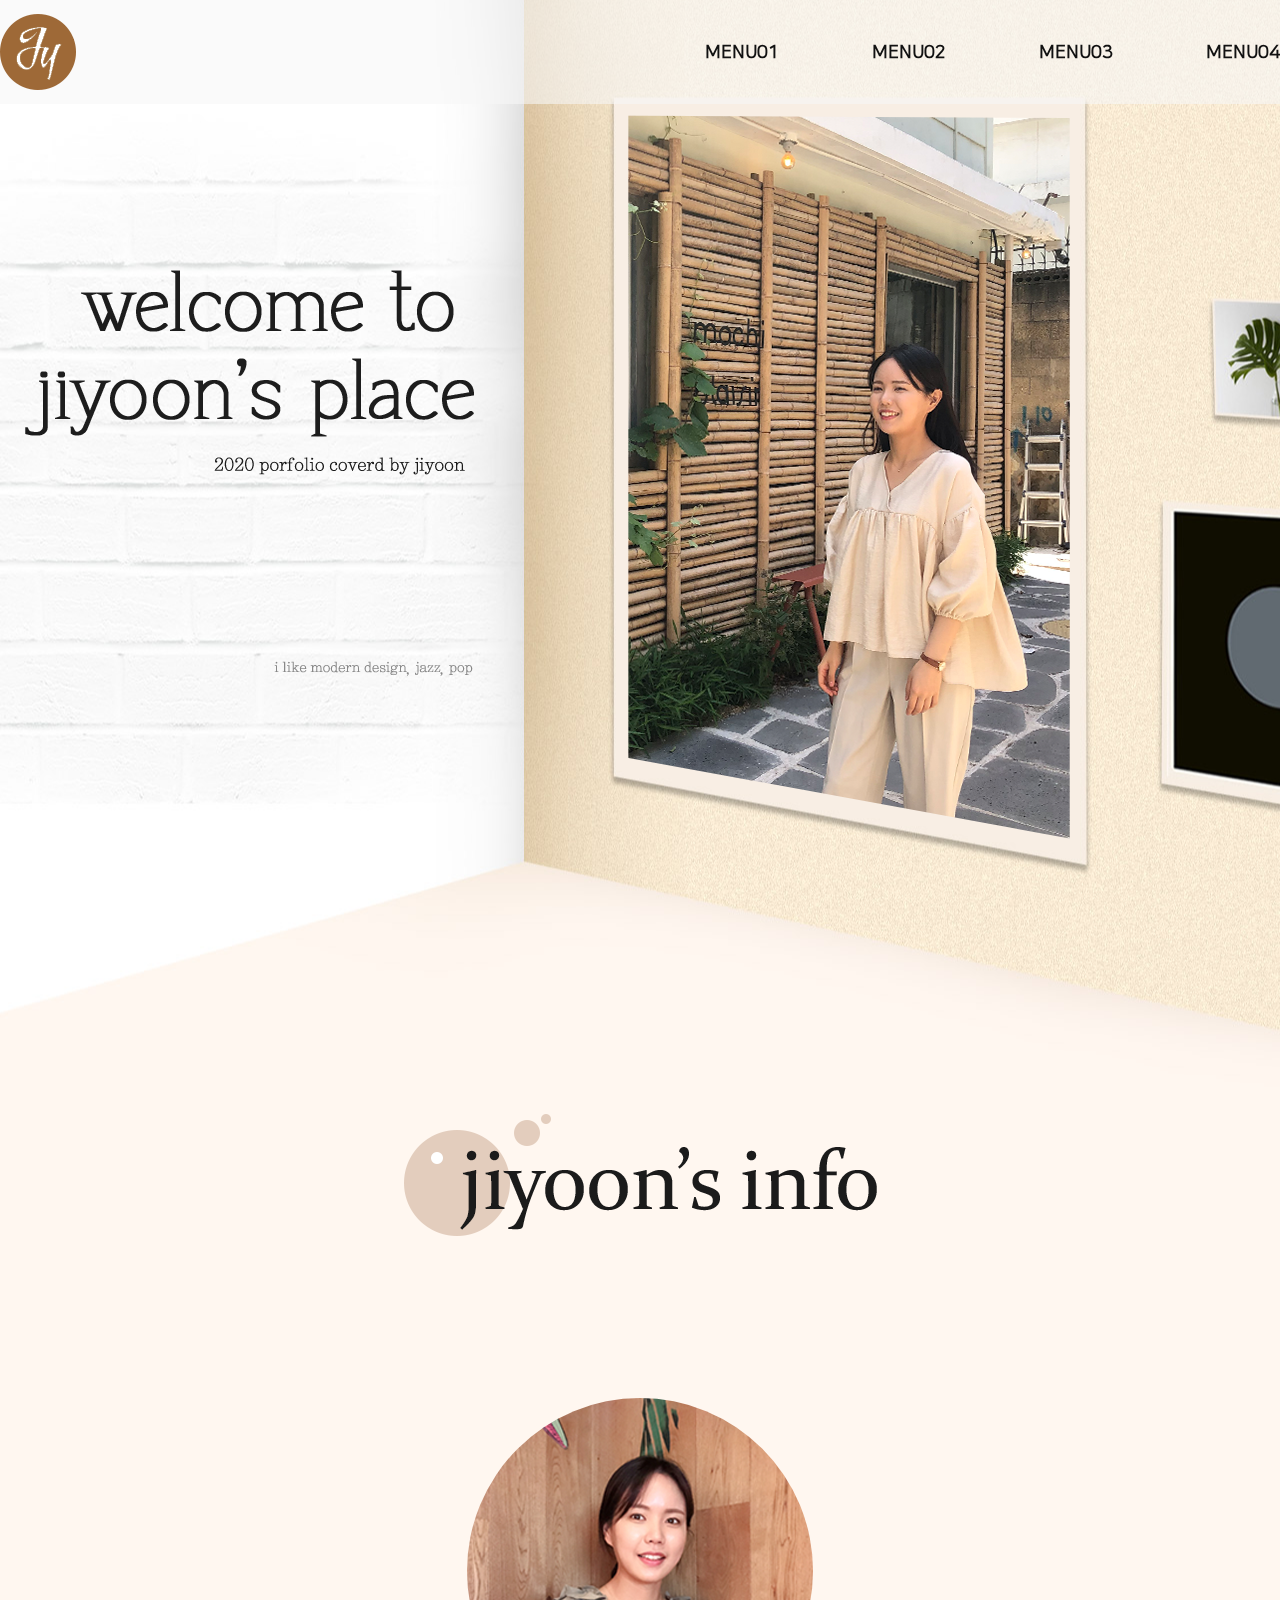
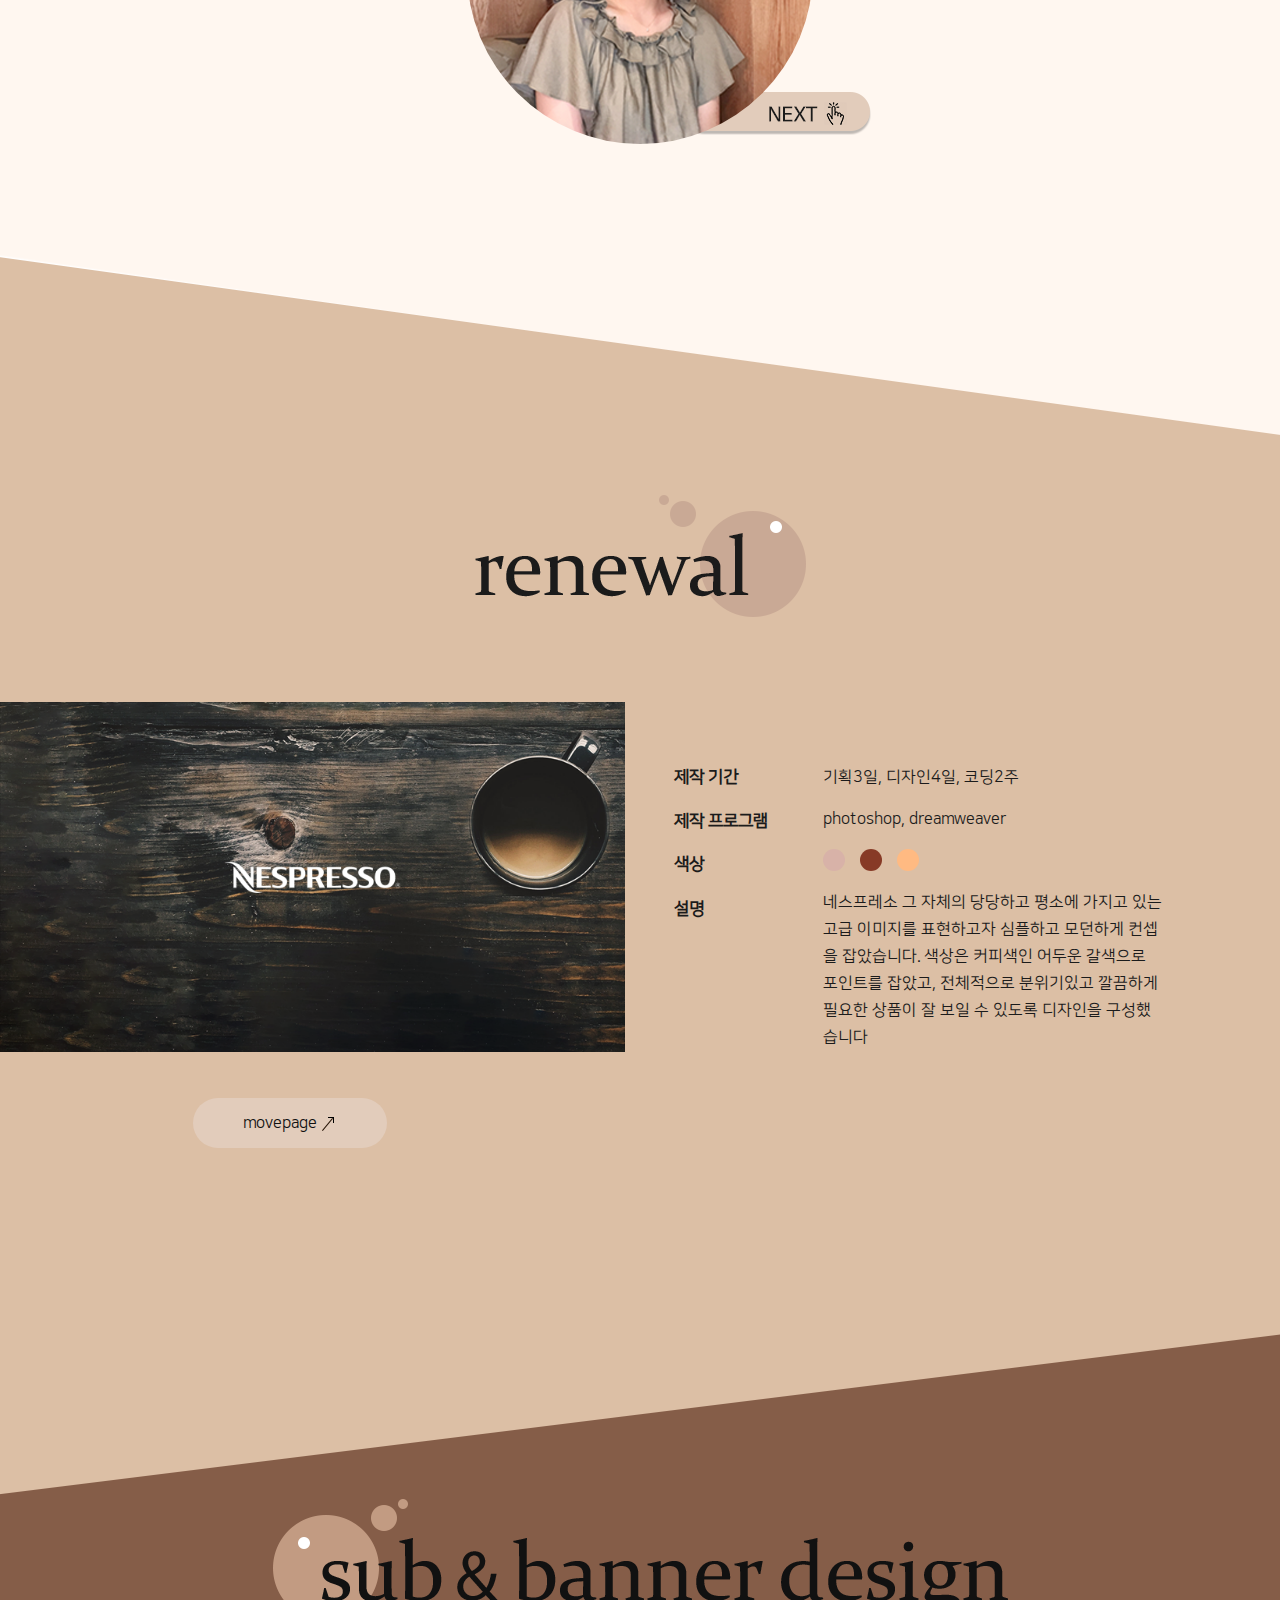
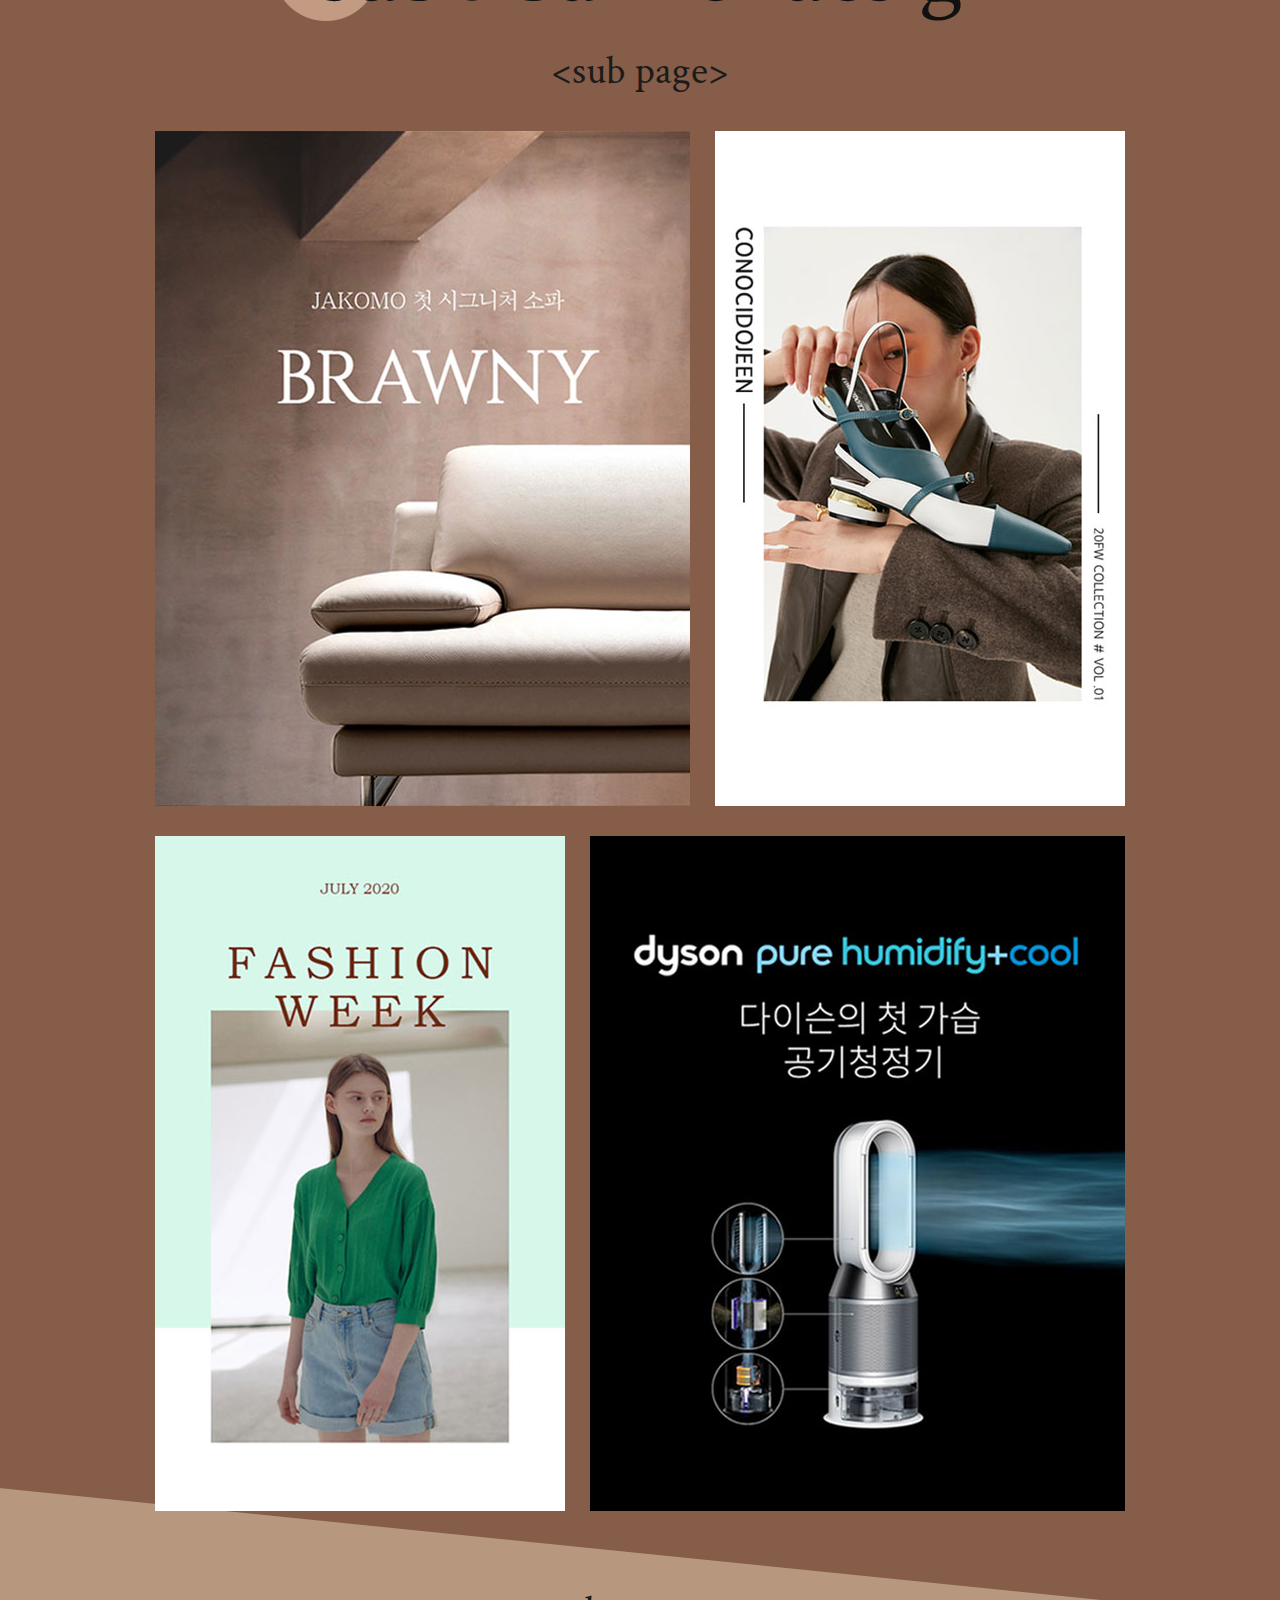
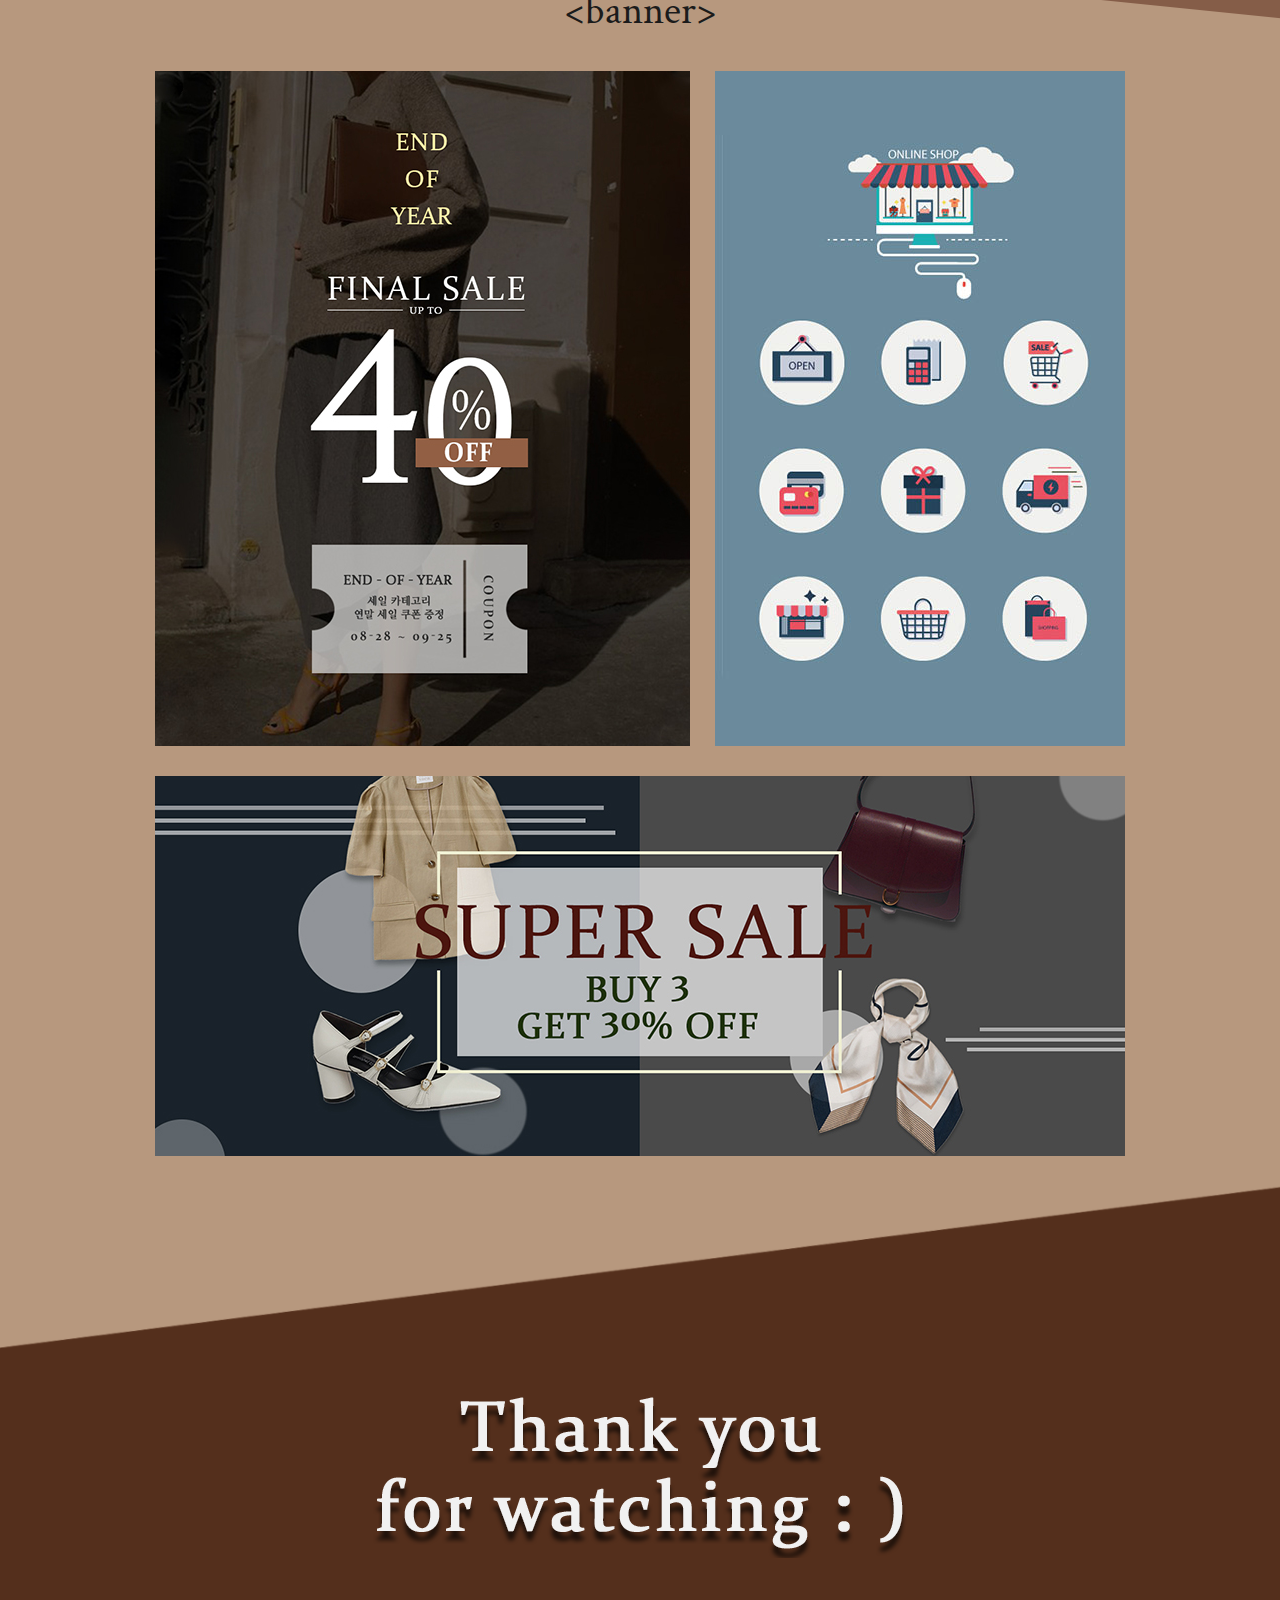
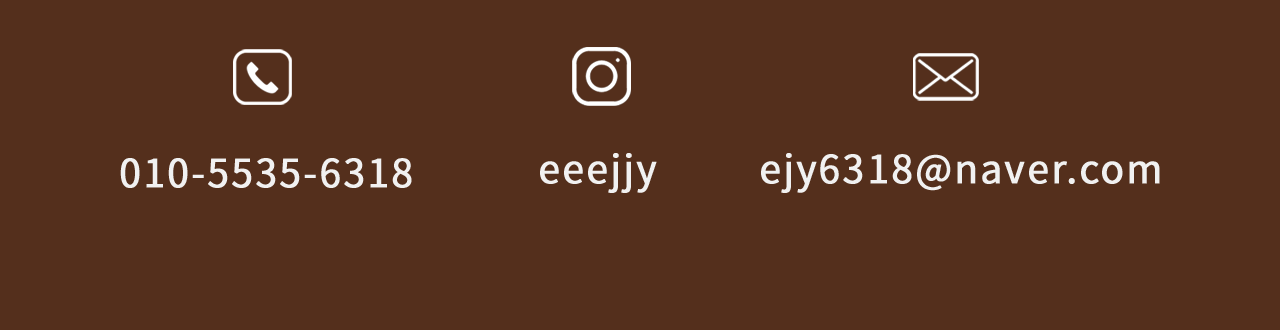
==== commit 58dfa8da: "데헷" ====
--- a/index.html
+++ b/index.html
@@ -1,295 +1,219 @@
 <!doctype html>
-<html>
+<html lang="ko">
 <head>
 <meta charset="utf-8">
-<title>Untitled Document</title>
-	<link rel="stylesheet" href="css/default.css">
-	<link rel="stylesheet" href="css/nanumsquare.css">
-	<link rel="stylesheet" href="css/reset.css">
-	<link rel="stylesheet" href="css/common.css">
-	<link href="https://fonts.googleapis.com/css2?family=Caveat&family=Kaushan+Script&family=Mr+Dafoe&display=swap" rel="stylesheet">
-    <link href="https://fonts.googleapis.com/css2?family=Italianno&display=swap" rel="stylesheet">
-	<link href="https://fonts.googleapis.com/css2?family=Crimson+Text:ital,wght@1,600&display=swap" rel="stylesheet">
-	<script src="https://code.jquery.com/jquery-3.1.0.js"></script>
-	<script src="js/layout.js"></script>
-	<script src="js/swiper.min.js"></script>
+<link rel="stylesheet" href="css/default.css" />
+<link rel="preconnect" href="https://fonts.gstatic.com">
+<link href="https://fonts.googleapis.com/css2?family=Crimson+Text&display=swap" rel="stylesheet">
+<script src="js/jquery-3.1.0.js"></script>
+<script src="js/layout.js"></script>
+<title>지윤의 웹 포트폴리오</title>
 </head>
 
 <body>
-	
-		<div class="wrap"> 
-		<header>
-		<div class="in_header">
+<div class="container">
+	<header class="ty1">
+		<div class="header_inner">
 			<div class="logo">
-				<h1 class="hd1"><a href="#"><img src="img/section2_logo.jpg"></a></h1>
-			</div>
-			<ul class="title_wrap">
-				<li><a href="javascript:volid(0)">coffee</a>
-					<ul class="dp2">
-						<li><a href="javascript:volid(0)">오리지널1</a></li>
-						<li><a href="javascript:volid(0)">버츄오</a></li>
-						<li><a href="javascript:volid(0)">네스프레소</a></li>
-					</ul>				
-				</li>
-				<li><a href="javascript:volid(0)">machine</a>
-					<ul class="dp2">
-						<li><a href="javascript:volid(0)">오리지널1</a></li>
-						<li><a href="javascript:volid(0)">버츄오</a></li>
-						<li><a href="javascript:volid(0)">네스프레소</a></li>
-					</ul>				
-				</li>
-				<li><a href="javascript:volid(0)">accessories</a>
-					<ul class="dp2">
-						<li><a href="javascript:volid(0)">오리지널1</a></li>
-						<li><a href="javascript:volid(0)">버츄오</a></li>
-						<li><a href="javascript:volid(0)">네스프레소</a></li>
-					</ul>				
-				</li>
-				<li><a href="javascript:volid(0)">sevice</a>
-					<ul class="dp2">
-						<li><a href="javascript:volid(0)">오리지널1</a></li>
-						<li><a href="javascript:volid(0)">버츄오</a></li>
-						<li><a href="javascript:volid(0)">네스프레소</a></li>
-					</ul>				
-				</li>
-				<li><a href="javascript:volid(0)">customer</a>
-					<ul class="dp2">
-						<li><a href="javascript:volid(0)">오리지널1</a></li>
-						<li><a href="javascript:volid(0)">버츄오</a></li>
-						<li><a href="javascript:volid(0)">네스프레소</a></li>
-					</ul>				
-				</li>		
+				<h1 class="hd1">
+					<a href="javascript:void(0)">
+						<img src="img/logo.png" alt="" />	
+					</a>
+				</h1>
+
+			</div>
+			<ul class="menu">
+				<li>
+					<a href="#">MENU01</a>
+				</li>
+				<li>
+					<a href="#">MENU02</a>
+				</li>
+				<li>
+					<a href="#">MENU03</a>
+				</li>
+				<li>
+					<a href="#">MENU04</a>
+				</li>
 			</ul>
-			<div class="sub_wrap">
-				<div class="sub_container">
+		</div>
+	</header>
+	
+	
+	<div class="page main">
+		<div class="inset">
+			<div class="titset">
+				<img src="img/main_copy.png" alt="" />
+			</div>
+			<div class="main_photo">
+				<img src="img/main_jiyoonphoto.png" alt="">
+				
+			</div>
+		</div>
+	</div>
+  	<div class="page info">
+		<div class="inset">		
+			<div class="titset">
+				<h3 class="hd3">
+					<img src="img/info_title2.png" alt="" />
+				</h3>
+			</div>
+			
+			<div class="cont">
+				<div class="grid">
+					<div class="photo">
+						<div class="simg">
+							<img src="img/jiyoon-photo03.png" alt="" />
+						</div>
+						<div class="arrow_wrap">
+							<a href="javascript:void(0)" id="chk01">
+								<img src="img/info_btn.png" alt="">
+							</a>
+						</div>						
+						<span class="hashset" >
+							<span class="copy ty1"></span>
+							<span class="copy ty2"></span>
+							<span class="copy ty3"></span>
+							<span class="copy ty4"></span>
+							<span class="copy ty5"></span>
+							<span class="copy ty6"></span>
+							<span class="copy ty7"></span>
+							<span class="copy ty8"></span>
+							<span class="copy ty9"></span>
+							<span class="copy ty10"></span>
+							<span class="copy ty11"></span>
+							<span class="copy ty12"></span>
+							<span class="copy ty13"></span>
+							<span class="copy ty14"></span>
+							<span class="copy ty15"></span>
+							<span class="copy ty16"></span>
+							<span class="copy ty17"></span>
+							<span class="copy ty18"></span>
+						</span>
+					</div>	
 
-				</div>
-			</div>
-		</div>
-	</header>
-	<section class="page section_1">
-			<h2 class="hd2"><img src="img/main_tit.png" alt=""></h2>
-	</section>
-	<section class="page section_2">
-		<div class="section2_box">
-			<div class="titset">
-				<img src="img/section2_tit.png" alt="" />
-			</div>
-			<p class="main_tit">What else?</p>
-			<div class="figure">
-				<div class="image_box">
-					<img src="img/section2_bg.png" alt="">	
-				</div>
-			</div>
-		</div>
-		<div class="section2_box">
-			<div class="grid">
-				<div class="txt_box">
-					<h3>NEW 마스터 오리진 리미티드 에디션</h3>
-					<p>2016년산 빈티지 수마트라 원두를 3년간 세심하게 확인하며
-						<br>에이징하여 완성한 리미티드 에디션 에이지드 수마트라를 소개합니다.</p>
-					<div class="btn">
-						<a href="javascript:volid(0)">시작하기</a>
+<!--		@엄지윤 	01055356318  1994.11.21
+			#성실
+			#노력
+			#인내
+			#sincerity
+			#effort
+			#patience
+				-->
+				
+					<div class="text_wrap" style="display:none">
+						<div class="simg">
+							<img src="img/jiyoon-photo04.png" alt="" />
+						</div>
+						<div class="arrow_wrap">
+							<a href="#" id="chk02">
+								<img src="img/info_btn02.png" alt="">
+							</a>
+						</div>
+					    <div class="left_box">
+							<h3>#EDUCATION</h3>
+								<p>포항예술고등학교 졸업</p>
+						    	<p>목원대교교 피아노과 졸업</p>
+							<h3>#CARREER</h3>
+								<p>피아노학원 강사 2년 근무</p>
+						    	<p>의류매장 4개월 아르바이트</p>
+						</div>
+						<div class="right_box">
+							<h3>#SKILL</h3>
+								<div class="skill_box">
+									<p>html</p>
+									<p>css</p>
+									<p>jQuery</p>
+									<p>photoshop</p>
+									<p>illust</p>
+								</div>
+								<div class="check_box">
+									<p>★ ★ ★ ☆ ☆</p>
+									<p>★ ★ ★ ☆ ☆</p>
+									<p>★ ☆ ☆ ☆ ☆</p>
+									<p>★ ★ ★ ★ ☆</p>
+									<p>★ ★ ★ ☆ ☆</p>
+								</div>
+						</div>
+						
 					</div>
-				</div>
-			</div>
-			<div class="grid">
-				<img src="img/section_2_img.png" alt="">
-			</div>
-		</div>
-	</section>
-<!--	section_1 end	-->
-
-	
-		<section class="section_3">
-			<div class="cont_t2">
-				<div class="cont2_tit">
-					<img src="img/section_3_tit2.png" alt="">	
-				</div>
-				
-				<div class="btn">
-					<ul class="icons">
-						<li class="on icon_1">
-							<a href="javascript:volid(0)">
-								<span class="icon"></span>
-								<span>vertuo</span>
-<!--								<img src="img/section_3_icon03.png" alt=""> vertuo-->
-							</a>
-						</li>
-						<li class="icon_2">
-							<a href="javascript:volid(0)">
-								<span class="icon"></span>
-								<span>original</span>
-<!--								<img src="img/section_3_icon04.png" alt=""> original-->
-							</a>
-						</li>
-					</ul>
-					<div class="icon_bar">
-						<span></span>
+<!--					
+						#EDUCATION
+						포항예술고등학교 졸업
+						원대학교 피아노과 졸업
+						
+						#CARREER
+						피아노학원 강사 2년 근무
+						의류매장 4개월 아르바이트
+						
+						#SILL
+						html
+						css
+						jQuery
+						photoshop
+						illust
+						
+-->
+							
+				</div>
+			
+			</div>
+		</div>
+	</div>
+	<script>
+		$("#chk01").on("click", function(e) { 
+			e.preventDefault();
+			$(".photo").fadeOut();
+			$(".text_wrap").fadeIn();
+		})
+		$("#chk02").on("click", function(e) { 
+			e.preventDefault();
+			$(".photo").fadeIn();
+			$(".text_wrap").fadeOut();
+		})
+		
+	</script>
+	
+	<div class="page renewal">
+		<div class="inset">		
+			<div class="titset">
+				<h3 class="hd3"><img src="img/renewal_tit02.png" alt="" /></h3>
+			</div>
+			
+			<div class="cont">
+				<div class="grid">
+					<div class="screen">
+						<img src="img/renewal_img.png" alt="" />
+					</div>				
+				</div>
+				<div class=""></div>
+				<div class="grid">
+					<div class="referset">
+						<div class="re_grid">
+							<dl class="re_list">
+								<dt>제작 기간</dt>
+								<dd>제작 프로그램</dd>
+								<dd>색상</dd>
+								<dd>설명</dd>
+							</dl>
+						</div>
+						
+						<div class="re_grid">
+							<dl class="re_list">
+								<dt>   기획3일, 디자인4일, 코딩2주</dt>
+								<dd>photoshop, dreamweaver</dd>
+								<dd class="circle">
+									<div class="one"></div>
+									<div class="one"></div>
+									<div class="one"></div>
+								</dd>
+								<dd>네스프레소 그 자체의 당당하고 평소에 가지고 있는 고급 이미지를 표현하고자 심플하고 모던하게 컨셉을 잡았습니다.  색상은 커피색인 어두운 갈색으로 포인트를 잡았고, 전체적으로 분위기있고 깔끔하게 필요한 상품이 잘 보일 수 있도록 디자인을 구성했습니다</dd>
+							</dl>			
+						</div>
+						
 					</div>
 				</div>
-				<div class="capsule">
-					<div class="container">
-						<div class="cont">
-						<div class="capsule_box">
-                                <div class="img_box">
-                                    <img src="img/capsule01.png" alt="캡슐"/>
-                                </div>
-                                <div class="txt">에이지드 수마트라
-								<span>990</span>
-								</div>
-                                <div class="btn">
-                                    <a href="javascript:volid(0)">+</a>
-                                </div>
-                          </div>   	
-							<div class="capsule_box">
-                                <div class="img_box">
-                                    <img src="img/capsule03.png" alt="캡슐"/>
-                                </div>
-                                <div class="txt">코스타리카       <span>890</span>
-                                </div>
-                                <div class="btn">
-                                    <a href="javascript:volid(0)">+</a>
-                                </div>
-                          </div>   	
-							<div class="capsule_box">
-                                <div class="img_box">
-                                    <img src="img/capsule02.png" alt="캡슐"/>
-                                </div>
-                                <div class="txt">에티오피아
-                                <span>890</span>
-                                </div>
-                                <div class="btn">
-                                    <a href="javascript:volid(0)">+</a>
-                                </div>
-                          </div>   	
-							<div class="capsule_box">
-                                <div class="img_box">
-                                    <img src="img/capsule04.png" alt="캡슐"/>
-                                </div>
-                                <div class="txt">멕시코
-                                <span>990</span>
-                                </div>
-                                <div class="btn">
-                                    <a href="javascript:volid(0)">+</a>
-                                </div>
-                          </div>   	
-							<div class="capsule_box">
-                                <div class="img_box">
-                                    <img src="img/capsule05.png" alt="캡슐"/>
-                                </div>
-                                <div class="txt">콜롬비아
-                                <span>990</span>
-                                </div>
-                                <div class="btn">
-                                    <a href="javascript:volid(0)">+</a>
-                                </div>
-                          </div>   	
-						</div>
-						<div class="cont"> <!--------------	뒤에꺼--------------->
-							<div class="capsule_box">
-                                <div class="img_box">
-                                    <img src="img/capsule06.png" alt="캡슐"/>
-                                </div>
-                                <div class="txt">에이지드수마트라
-								<span>950</span>
-								</div>
-                                <div class="btn">
-                                    <a href="javascript:volid(0)">+</a>
-                                </div>
-                            </div>   	
-							<div class="capsule_box">
-                                <div class="img_box">
-                                    <img src="img/capsule07.png" alt="캡슐"/>
-                                </div>
-                                <div class="txt">인디아
-                                <span>690</span>
-                                </div>
-                                <div class="btn">
-                                    <a href="javascript:volid(0)">+</a>
-                                </div>
-                           </div>   	
-							<div class="capsule_box">
-                                <div class="img_box">
-                                    <img src="img/capsule08.png" alt="캡슐"/>
-                                </div>
-                                <div class="txt">인도네시아
-                                <span>690</span>
-                                </div>
-                                <div class="btn">
-                                    <a href="javascript:volid(0)">+</a>
-                                </div>
-                           </div>   	
-							<div class="capsule_box">
-                                <div class="img_box">
-                                    <img src="img/capsule09.png" alt="캡슐"/>
-                                </div>
-                                <div class="txt">콜롬비아
-                                <span>690</span>
-                                </div>
-                                <div class="btn">
-                                    <a href="javascript:volid(0)">+</a>
-                                </div>
-                           </div>   	
-						   <div class="capsule_box">
-                                <div class="img_box">
-                                    <img src="img/capsule10.png" alt="캡슐"/>
-                                </div>
-                                <div class="txt">니카과라
-                                <span>690</span>
-                                </div>
-                                <div class="btn">
-                                    <a href="javascript:volid(0)">+</a>
-                                </div>
-                           </div>
-						   <div class="capsule_box">
-                                <div class="img_box">
-                                    <img src="img/capsule11.png" alt="캡슐"/>
-                                </div>
-                                <div class="txt">에티오피아
-                                <span>690</span>
-                                </div>
-                                <div class="btn">
-                                    <a href="javascript:volid(0)">+</a>
-                                </div>
-                          </div>
-					</div>
-					</div>
-
-				</div>
-			</div>
-		</section>
-<!--section3 end-->
-		
-		<section class="section_5">
-			<div class="container">
-				<h3>Best</h3>
-				<div class="slide_wrap">
-					<div class="image_wrap">
-						  <div class="swiper-container">
-    <div class="swiper-wrapper">
-      <div class="swiper-slide">
-		<div class="image_box">
-			<a href="javascript:volid(0)">
-			<img src="img/section5_image01.png" alt="">
-			<div class="txt_box">
-				<h3>버츄오 플러스 블랙</h3>
-				<p>다른 차원의 커피가 탄생하다</p>
-				<img class="arrow" src="img/section5_arrow.png" alt="">
-			</div>
-			</a>
-		</div>      	      	
-      </div>
-      <div class="swiper-slide">
-		<div class="image_box">
-			<a href="javascript:volid(0)">
-			<img src="img/section5_image01.png" alt="">
-			<div class="txt_box">
-				<h3>버츄오 플러스 블랙</h3>
-				<p>다른 차원의 커피가 탄생하다</p>
-				<img class="arrow" src="img/section5_arrow.png" alt="">
-			</div>
-<<<<<<< HEAD
+			</div>
 			<div class="info_btn">
 <!--
 				<ul class="btn_l">
@@ -300,180 +224,73 @@
 <!--					<li><a href="javascript:void(0)">detailview</a></li>-->
 					<li><a href="./page/네스프레소/index.html">movepage</a></li>
 				</ul>
-=======
-			</a>
-		</div>      	
-      </div>
-      <div class="swiper-slide">
-		<div class="image_box">
-			<a href="javascript:volid(0)">
-			<img src="img/section5_image01.png" alt="">
-			<div class="txt_box">
-				<h3>버츄오 플러스 블랙</h3>
-				<p>다른 차원의 커피가 탄생하다</p>
-				<img class="arrow" src="img/section5_arrow.png" alt="">
->>>>>>> parent of 258dc75... 2차업로드
-			</div>
-			</a>
-		</div>        	
-      </div>
-      <div class="swiper-slide">
-		<div class="image_box">
-			<a href="javascript:volid(0)">
-			<img src="img/section5_image01.png" alt="">
-			<div class="txt_box">
-				<h3>버츄오 플러스 블랙</h3>
-				<p>다른 차원의 커피가 탄생하다</p>
-				<img class="arrow" src="img/section5_arrow.png" alt="">
-			</div>
-			</a>
-		</div>        	
-      </div>
-      <div class="swiper-slide">
-		<div class="image_box">
-			<a href="javascript:volid(0)">
-			<img src="img/section5_image01.png" alt="">
-			<div class="txt_box">
-				<h3>버츄오 플러스 블랙</h3>
-				<p>다른 차원의 커피가 탄생하다</p>
-				<img class="arrow" src="img/section5_arrow.png" alt="">
-			</div>
-			</a>
-		</div>        	
-      </div>            
-    </div>
-    <!-- Add Pagination -->
-<!--    <div class="swiper-pagination"></div>-->
-  
-  </div>
-						
-					
-							<!--
-							<div class="image_box">
-								<a href="javascript:volid(0)">
-								<img src="img/section5_image01.png" alt="">
-								<div class="txt_box">
-									<h3>버츄오 플러스 블랙</h3>
-									<p>다른 차원의 커피가 탄생하다</p>
-									<img class="arrow" src="img/section5_arrow.png" alt="">
-								</div>
-								</a>
-							</div>
-							-->
-<!--
-							<div class="image_box">
-								<a href="javascript:volid(0)">
-								<img src="img/section5_image01.png" alt="">
-								<div class="txt_box">
-									<h3>버츄오 플러스 블랙</h3>
-									<p>다른 차원의 커피가 탄생하다</p>
-									<img class="arrow" src="img/section5_arrow.png" alt="">
-								</div>
-								</a>
-							</div>
-							<div class="image_box">
-								<a href="javascript:volid(0)">
-								<img src="img/section5_image01.png" alt="">
-								<div class="txt_box">
-									<h3>버츄오 플러스 블랙</h3>
-									<p>다른 차원의 커피가 탄생하다</p>
-									<img class="arrow" src="img/section5_arrow.png" alt="">
-								</div>
-								</a>
-							</div>
-							<div class="image_box">
-								<a href="javascript:volid(0)">
-								<img src="img/section5_image01.png" alt="">
-								<div class="txt_box">
-									<h3>버츄오 플러스 블랙</h3>
-									<p>다른 차원의 커피가 탄생하다</p>
-									<img class="arrow" src="img/section5_arrow.png" alt="">
-								</div>
-								</a>
-							</div>
--->
+			</div>
+		</div>
+	</div>
+	
+	
+	<div class="page artwork">
+		<div class="inset">
+			<div class="titset">
+				<h3 class="hd3">
+					<img src="img/sub&banner_tit.png" alt="" />
+				</h3>
+			</div>
+			<p> &lt;sub page&gt; </p>
+			<div class="cont">
+				<ul class="box">
+					<li><img src="./img/subpage01.jpg" alt=""></li>
+					<li><img src="./img/subpage02.jpg" alt=""></li>
+					<li><img src="./img/subpage03.jpg" alt=""></li>
+					<li><img src="./img/subpage04.jpg" alt=""></li>
+				</ul>
+			</div>
+			<p> &lt;banner&gt;</p>
+			<div class="cont">
+				<ul class="box">
+					<li><img src="./img/banner_img01.jpg" alt=""></li>
+					<li><img src="./img/banner_img02.jpg" alt=""></li>
+					<li><img src="./img/banner_img03.jpg" alt=""></li>
+				</ul>
+			</div> 
+			
+			
+		</div>
+	</div>
+<!--page artwork end-->
+	<div class="page contact">
+		<div class="inset">
+			<div class="titset">
+				<h3 class="hd3">
+					<img src="img/footer_img.png" alt="">
+				</h3>	
+			</div>
+			<div class="cont"> 
+				<div class="simg">
+					<img src="./img/footer_img02.png" alt="">
+				</div>
+				
+<!--		
+				<div class="box">
+					<img src="img/phone.png" alt="">
+					<div class="txt">
+						<p>010-5535-6318</p>
 					</div>
 					
-    <div class="swiper-button-next"></div>
-    <div class="swiper-button-prev"></div>  					
-				</div>
-
-			</div>
-		</section>
-  <script>
-    var swiper = new Swiper('.swiper-container', {
-      slidesPerView: 3,
-      spaceBetween: 30,
-      pagination: {
-        el: '.swiper-pagination',
-        clickable: true,
-      },
-      navigation: {
-        nextEl: '.swiper-button-next',
-        prevEl: '.swiper-button-prev',
-      },		
-//	resistance : true,
-//	resistanceRatio : 0
-		touchRatio: 0
-    });
-  </script>			
-<!--secition5 end-->
+				</div>
+				<div class="box">
+					<img src="img/instagram.png" alt="">
+					<p>eeejjy</p>
+				</div>
+				<div class="box">
+					<img src="img/email.png" alt="">
+					<p>ejy6318@naver.com</p>
+				</div>
+-->
+			</div>
+		</div>
 		
-		<section class="section_6">
-			<div class="top_box">
-				<div class="left_box">
-					<div class="txt_box">
-						<h3>내게 맞는 커피 찾기</h3>
-						<p>간단한 방법으로 나만의 네스프레소 커피 경험을 시작해보세요.</p>
-						<div class="btn">
-							<a href="javascript:volid(0)">시작하기</a>
-						</div>
-					</div>
-				</div>
-				<div class="right_box">
-<!--					<img src="img/section7_img3.png" alt="">-->
-				</div>
-			</div>
-			<div class="bottom_box">
-				<div class="icon">
-					<img src="img/section7_txt.png" alt="">
-				</div>
-				<div class="txt_box">
-					<p>네스프레소는 각각의 커피를 위해 세계에서 가장 품질이 좋은<br>
-						커피 원두 중에서도 일부만을 선별하여 사용합니다.</p>
-					<p>네스프레소 품질 전문가,  커피 생두</p>
-				</div>
-			</div> 
-		</section>
-<!--section6 end-->
-		<footer>
-			
-				<div class="top_box">
-					<ul class="footer_wrap">
-						<li><a href="javascript:volid(0)">개인정보 처리방침</a></li>
-						<li><a href="javascript:volid(0)">판매이용약관</a></li>
-						<li><a href="javascript:volid(0)">채용안내</a></li>
-						<li><a href="javascript:volid(0)">고객지원</a></li>
-						<li><a href="javascript:volid(0)">사이트맵</a></li>
-						<li><a href="javascript:volid(0)">네스프레소 프로페셔널</a></li>
-					</ul>
-				</div>
-				<div class="btm_box">
-					<div class="footer_logo">
-						<img src="img/footer_logo.png" alt="">
-					</div>
-					<div class="txt_box">
-						<p>주소 : 서울시 서대문구 충청로70 웨스트케이트타워 16층｜tel :  080-734-1111 </p>
-						<p>사업자등록번호 : 110-861-0100｜통신판매업신고 :  2014-서울서대문-0247 대표이사 : 카스텐 퀴메</p>
-					</div>
-					<p class="copy">
-					ⓒ 2020 nespresso Company. All rights reserved.
-					</p>
-				</div>
-		
-		</footer>
-		</div>
-	
-
+	</div>
+</div>	
 </body>
 </html>
--- a/css/default.css
+++ b/css/default.css
@@ -0,0 +1,3 @@
+@import url('nanumsquare.css');
+@import url('reset.css');
+@import url('common.css');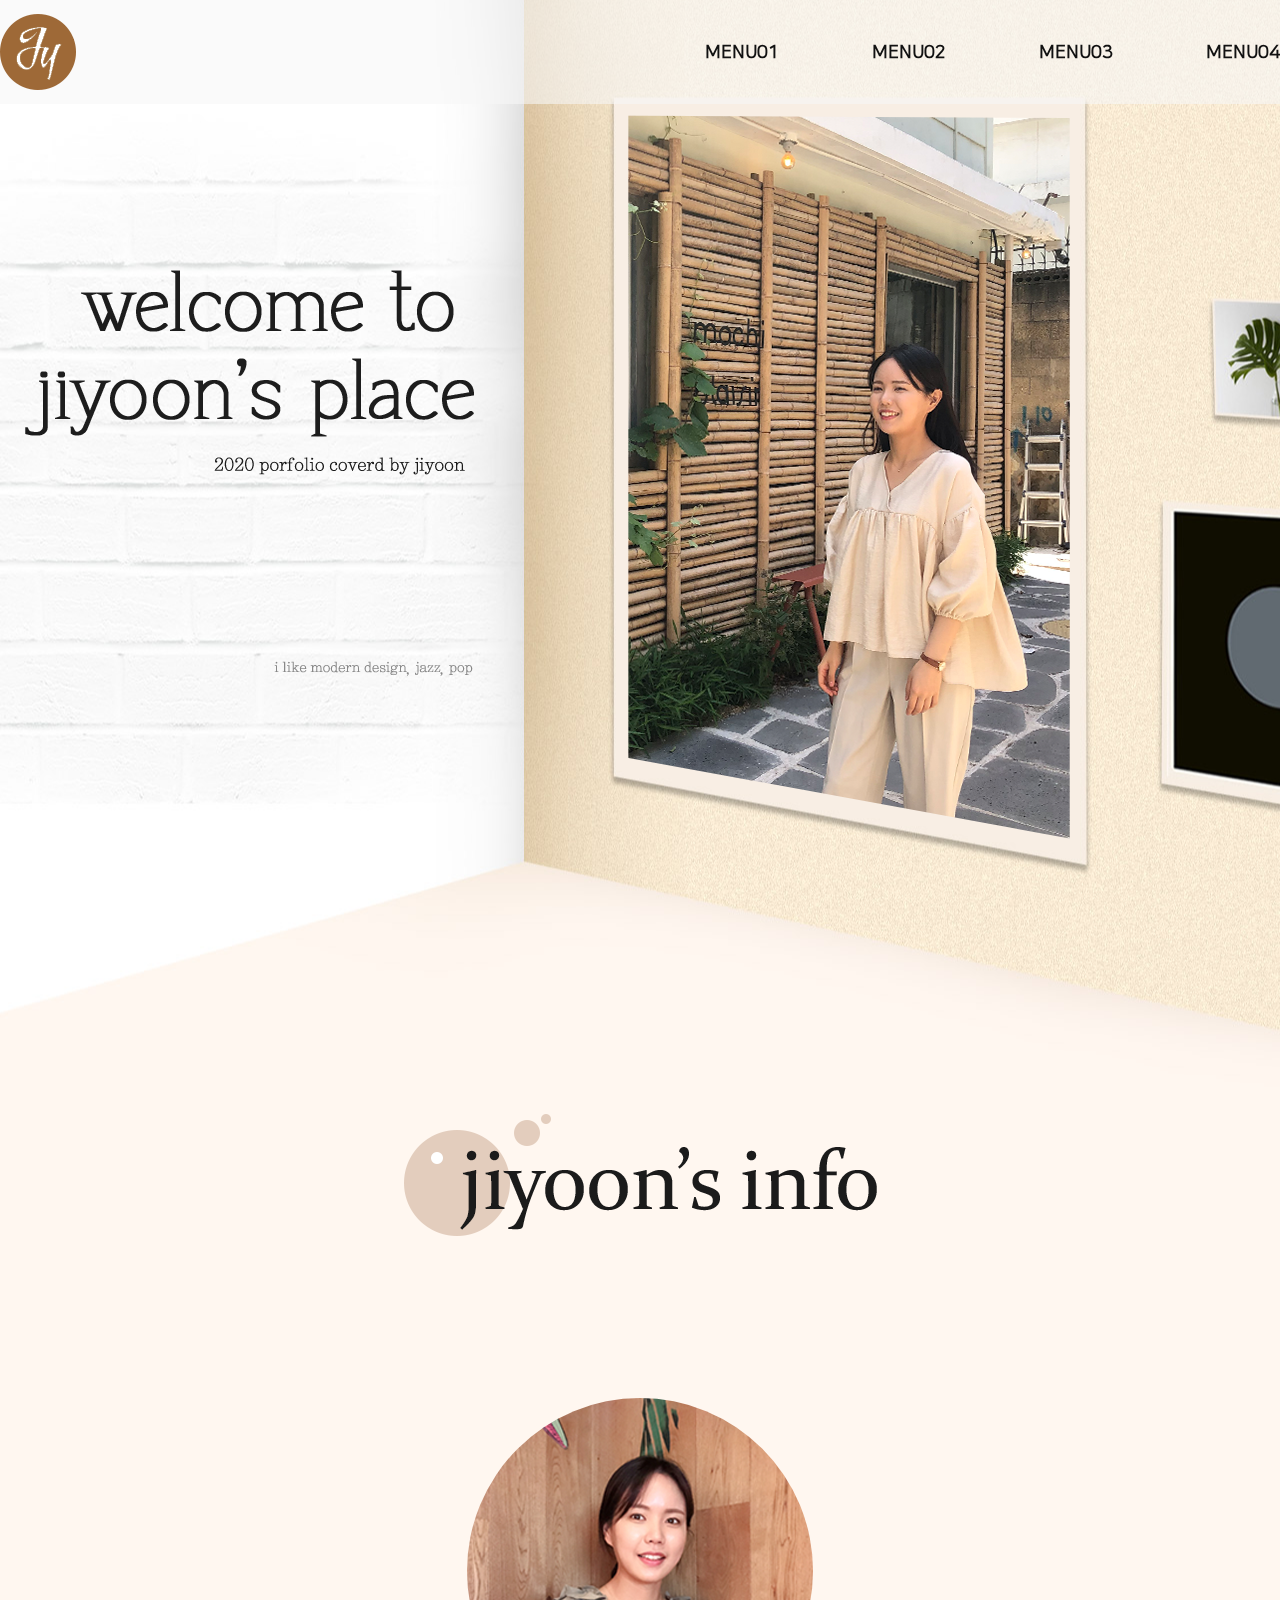
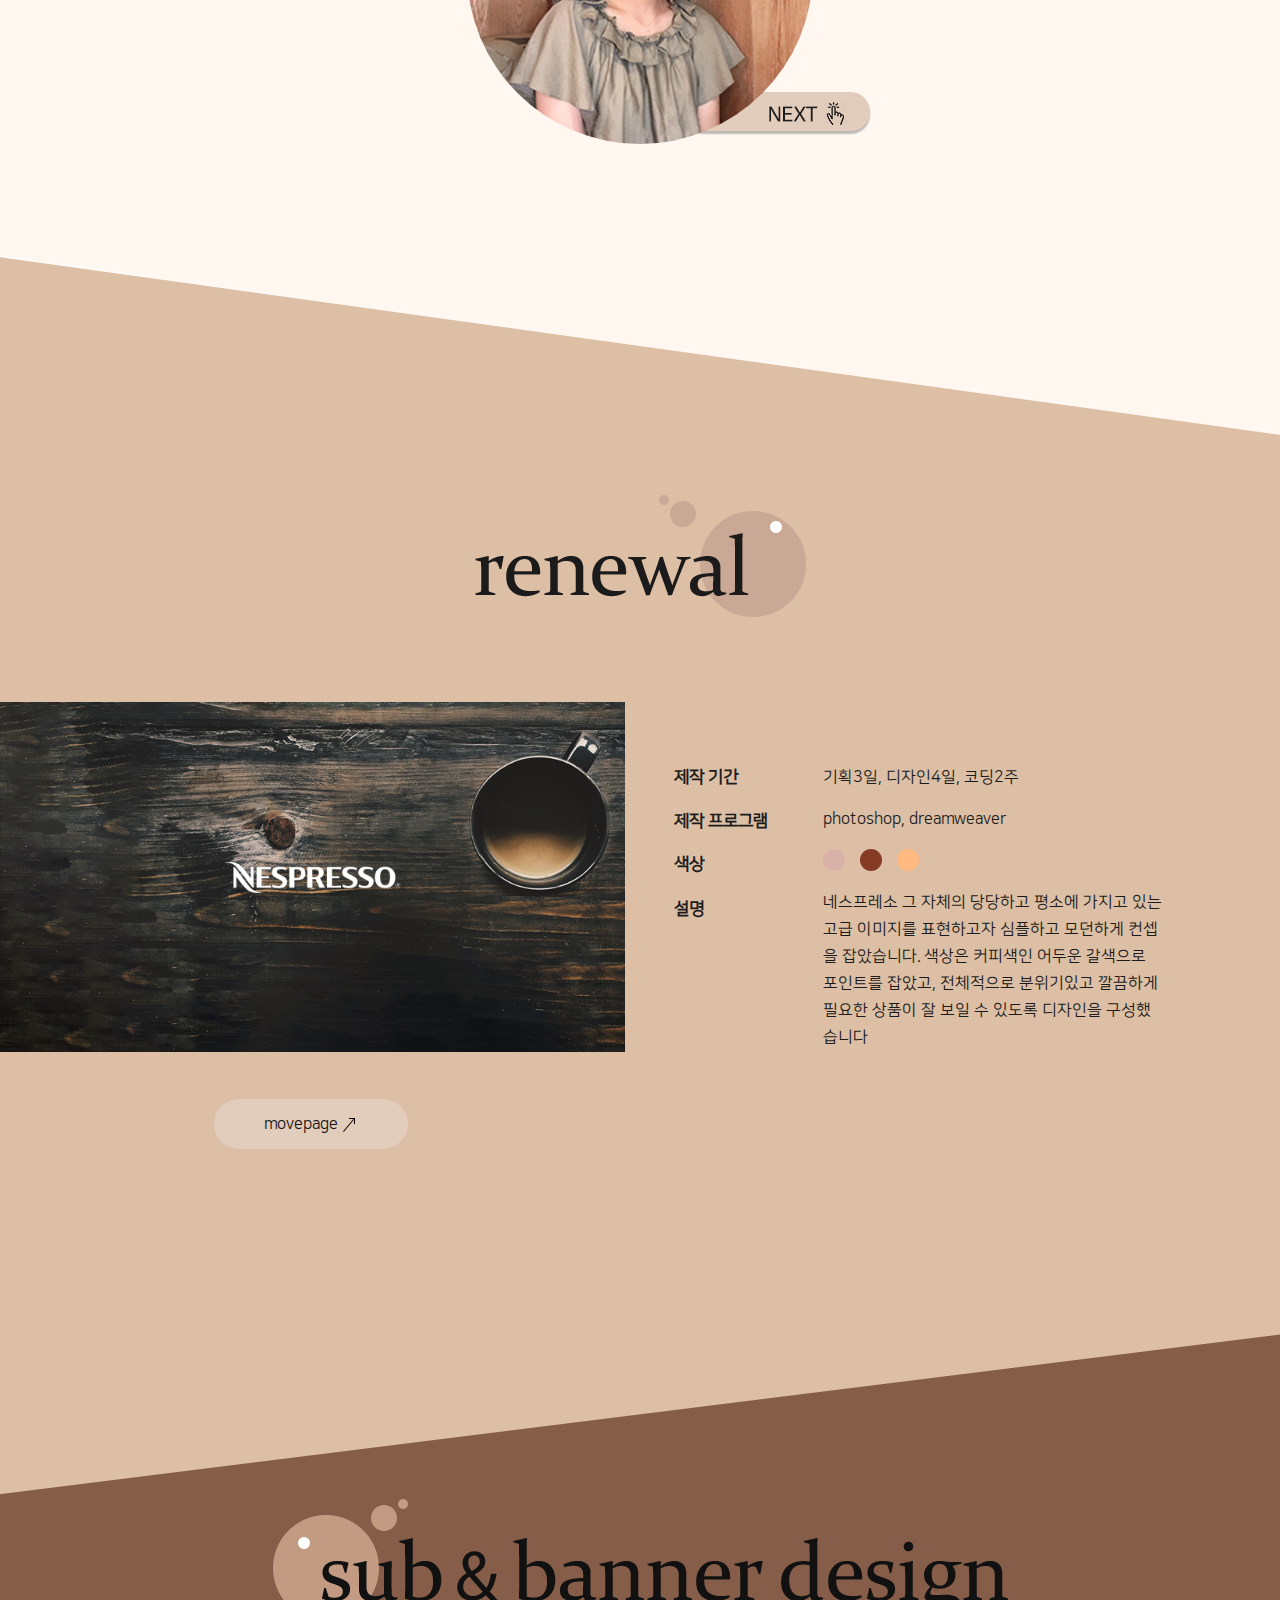
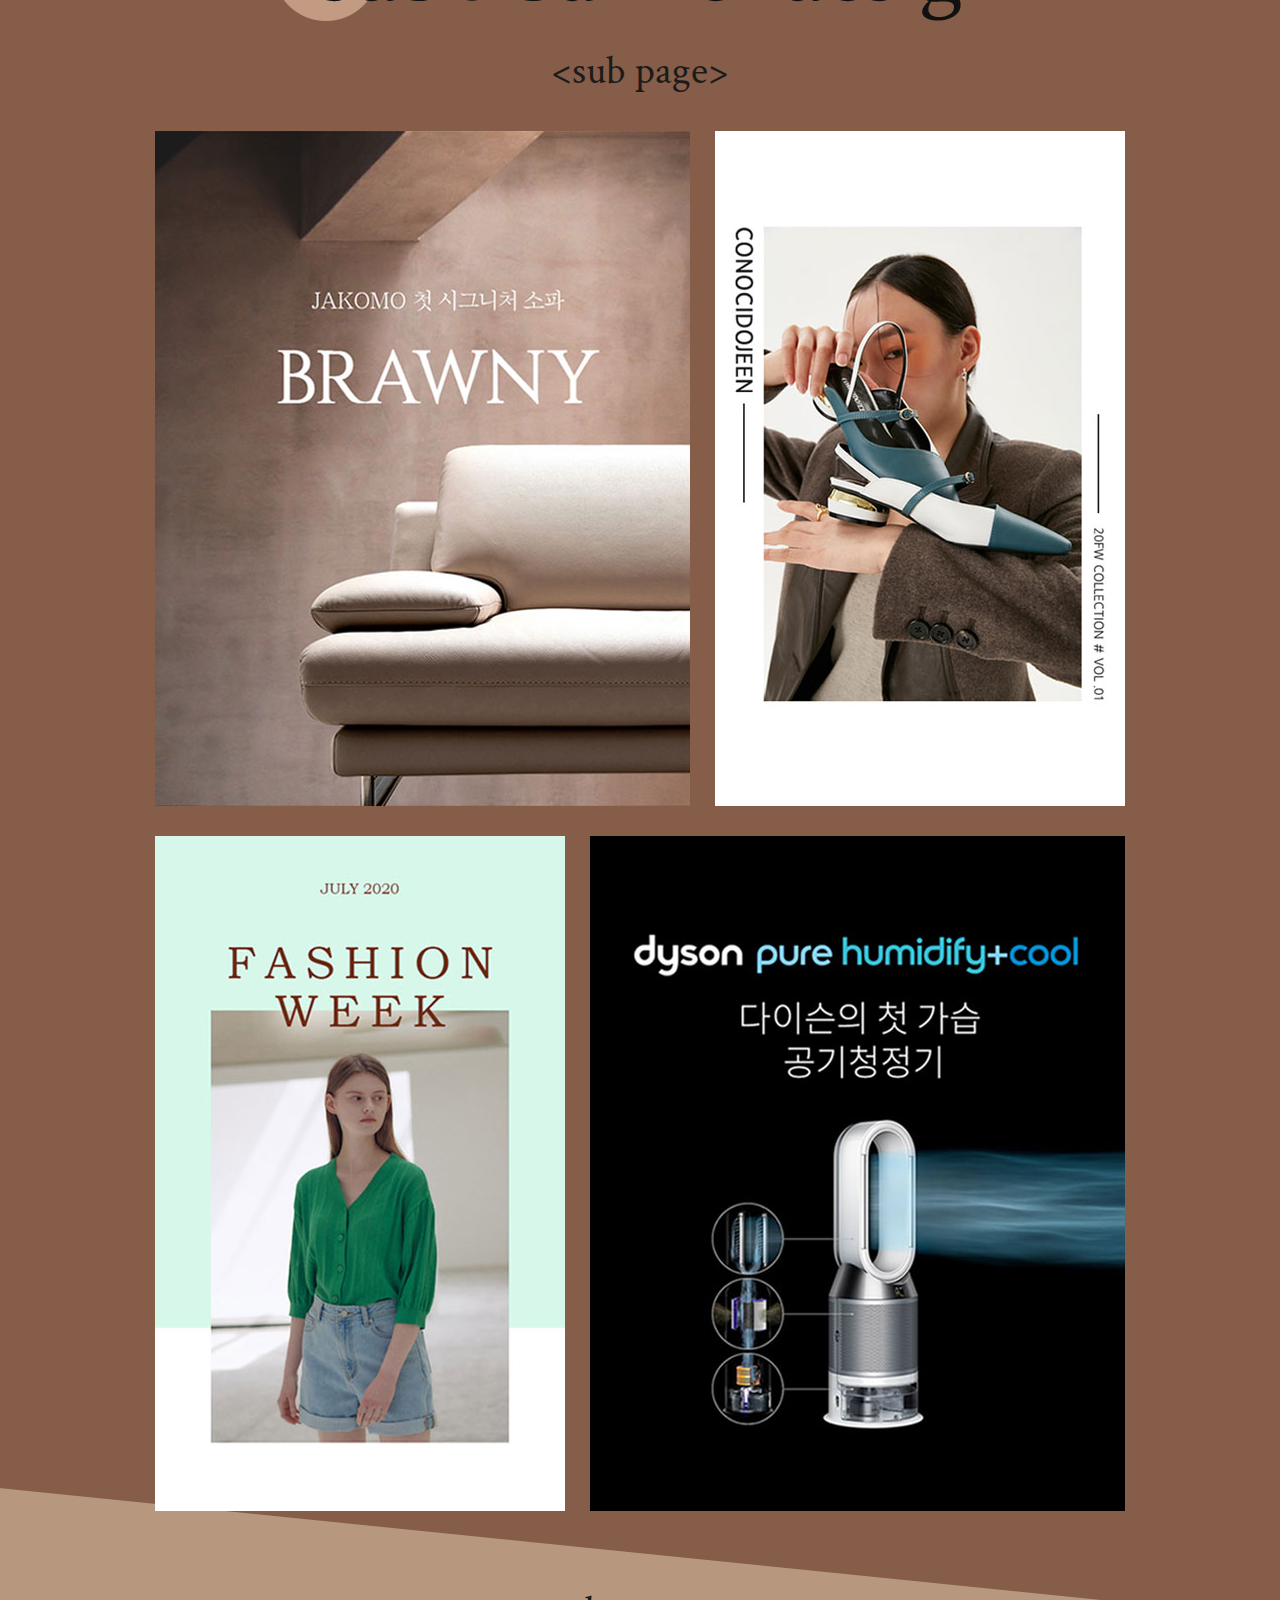
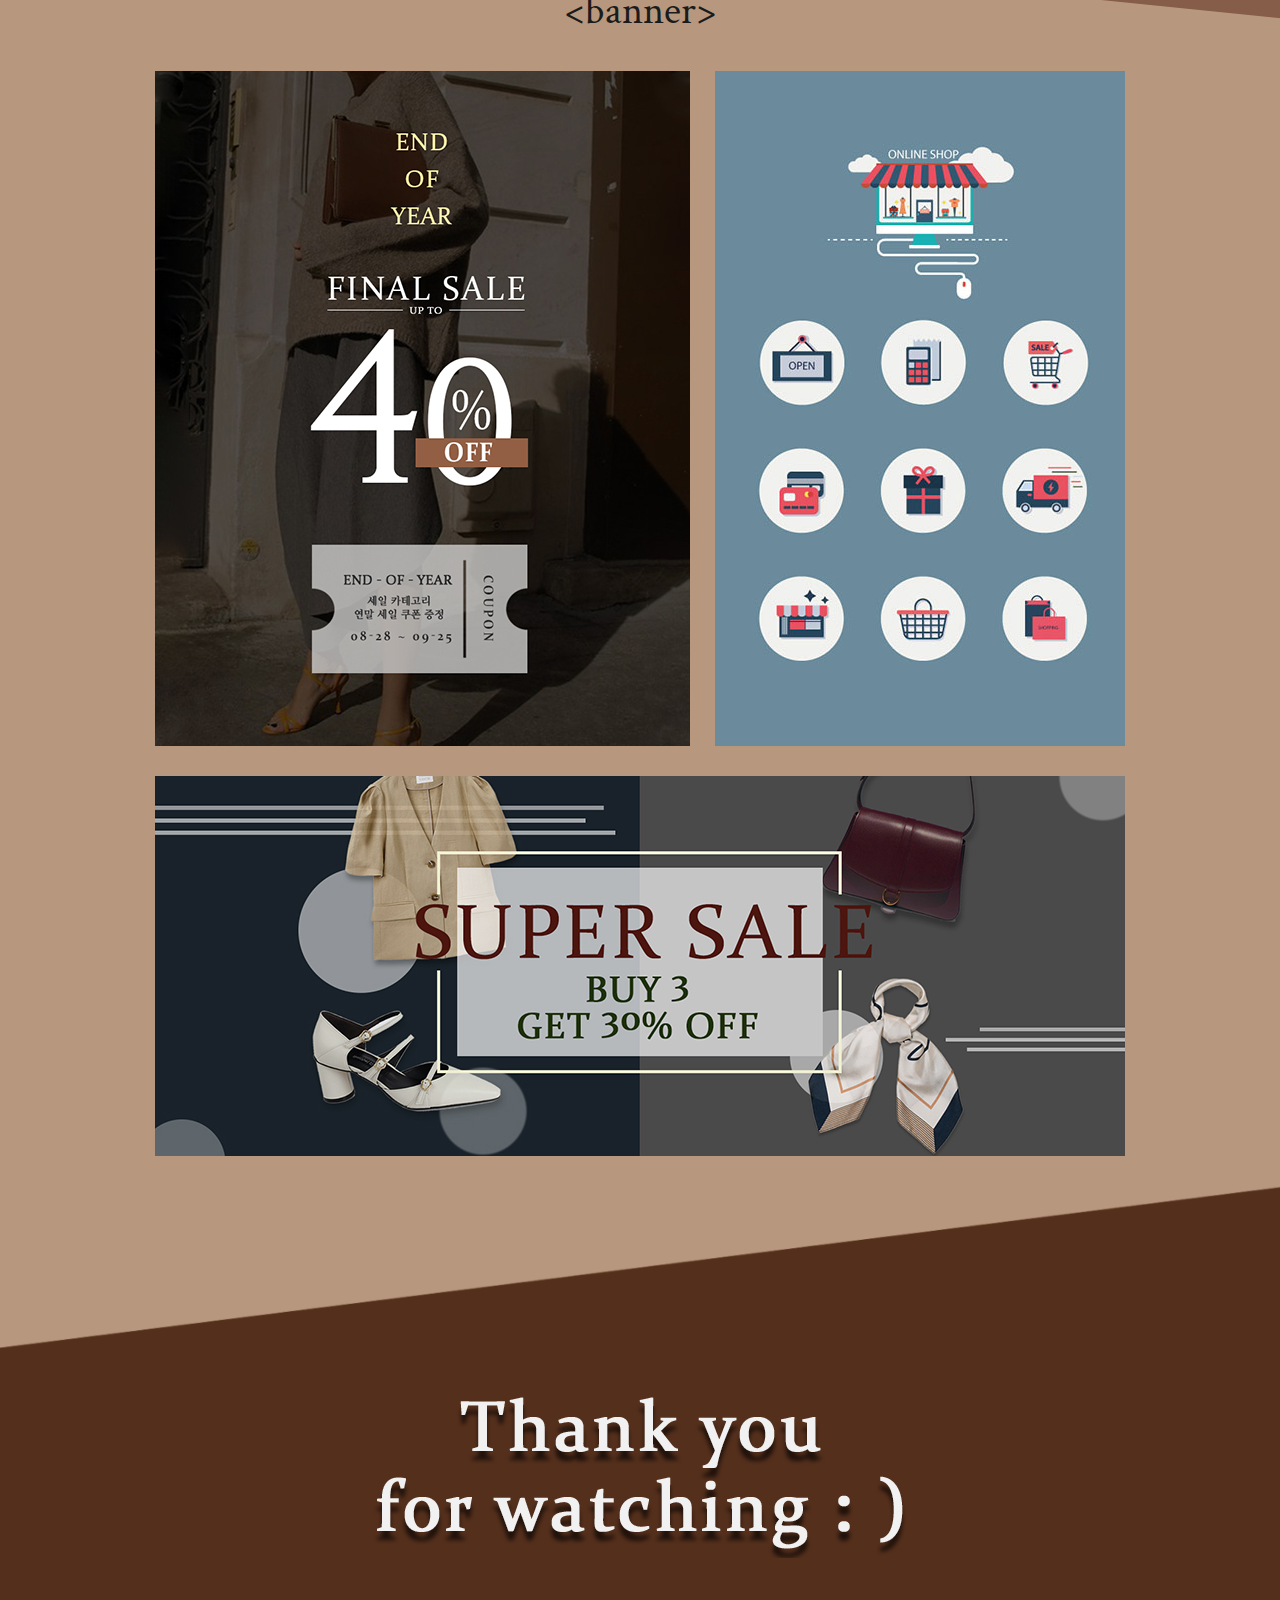
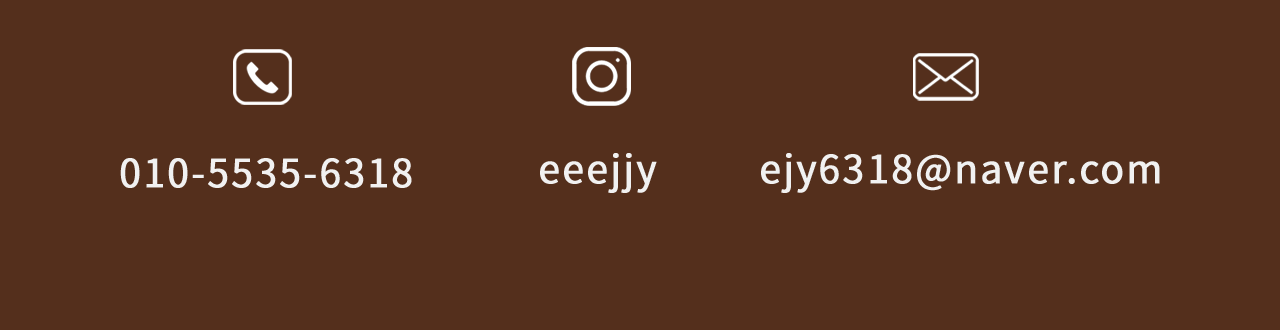
==== commit 6f3fcf99: "11/19" ====
--- a/index.html
+++ b/index.html
@@ -239,20 +239,36 @@
 			<p> &lt;sub page&gt; </p>
 			<div class="cont">
 				<ul class="box">
-					<li><img src="./img/subpage01.jpg" alt=""></li>
-					<li><img src="./img/subpage02.jpg" alt=""></li>
-					<li><img src="./img/subpage03.jpg" alt=""></li>
-					<li><img src="./img/subpage04.jpg" alt=""></li>
+					<li>
+						<a class="btn" href="javascript:void(0)"  onclick="lypop(event, this)"  data-num="1"><img src="./img/subpage01.jpg" alt=""></a>
+					</li>
+					<li>
+						<a class="btn" href="javascript:void(0)"  onclick="lypop(event, this)"  data-num="2"><img src="./img/subpage02.jpg" alt=""></a>
+					</li>
+					<li>
+						<a class="btn" href="javascript:void(0)"  onclick="lypop(event, this)"  data-num="3"><img src="./img/subpage03.jpg" alt=""></a>
+					</li>
+					<li>
+						<a class="btn" href="javascript:void(0)"  onclick="lypop(event, this)"  data-num="4"><img src="./img/subpage04.jpg" alt=""></a>
+					</li>
 				</ul>
 			</div>
 			<p> &lt;banner&gt;</p>
 			<div class="cont">
 				<ul class="box">
-					<li><img src="./img/banner_img01.jpg" alt=""></li>
-					<li><img src="./img/banner_img02.jpg" alt=""></li>
-					<li><img src="./img/banner_img03.jpg" alt=""></li>
+					<li>
+						<a class="btn" href="javascript:void(0)"  onclick="lypop(event, this)"  data-num="5"><img src="./img/banner_img01.jpg" alt=""></a>
+					</li>
+					<li>
+						<a class="btn" href="javascript:void(0)"  onclick="lypop(event, this)"  data-num="6"><img src="./img/banner_img02.jpg" alt=""></a>
+					</li>
+					<li>
+						<a class="btn" href="javascript:void(0)"  onclick="lypop(event, this)"  data-num="7"><img src="./img/banner_img03.jpg" alt=""></a>
+					</li>
 				</ul>
 			</div> 
+			
+	
 			
 			
 		</div>
@@ -291,6 +307,24 @@
 		</div>
 		
 	</div>
+	
+	<div class="lypop">
+	<div class="inner">
+		<div class="lypopcont">
+			<div class="simg">
+				<img src="img/detailview01.jpg" alt="page">
+			</div>	
+		</div>
+		<a href="" class="closebtn" onClick="lypopClose(event, this)">
+			<div class="arrset">
+				<span></span>	    				
+				<span></span>
+			</div>
+		</a>	    			    		
+	</div>
+	<div class="bg"></div>
+</div>
+	    
 </div>	
 </body>
 </html>
